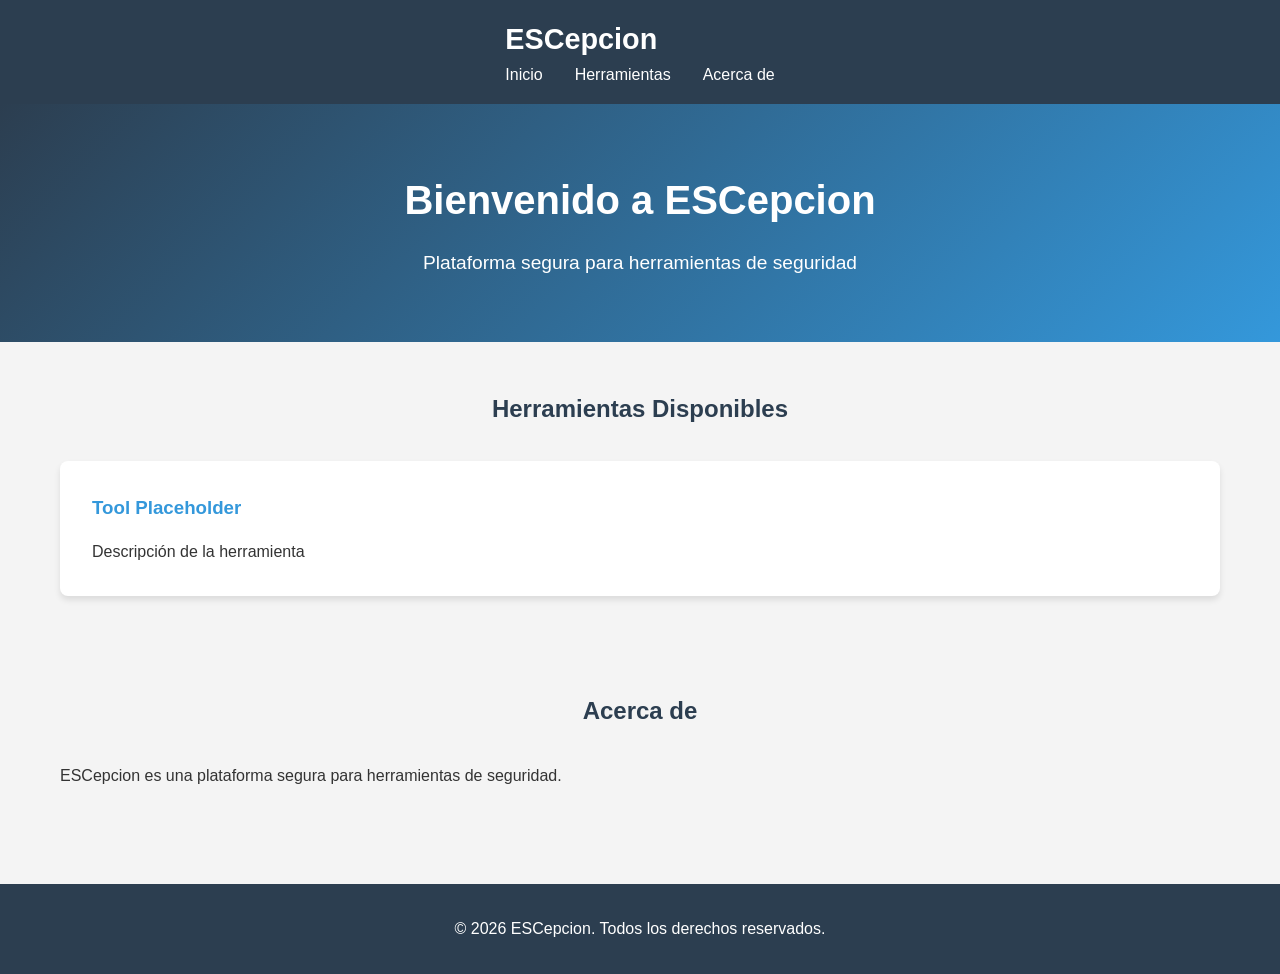
==== index.html @ 8a83cd65 "Initial commit: Secure site structure with security headers and deployment config" ====
<!DOCTYPE html>
<html lang="es">
<head>
    <meta charset="UTF-8">
    <meta name="viewport" content="width=device-width, initial-scale=1.0">
    <meta http-equiv="X-UA-Compatible" content="IE=edge">
    <meta http-equiv="Content-Security-Policy" content="default-src 'self'; script-src 'self' 'unsafe-inline'; style-src 'self' 'unsafe-inline'; img-src 'self' data: https:;">
    <title>ESCepcion - Security Tools</title>
    <link rel="stylesheet" href="styles.css">
</head>
<body>
    <header>
        <nav>
            <div class="container">
                <h1>ESCepcion</h1>
                <ul>
                    <li><a href="#home">Inicio</a></li>
                    <li><a href="#tools">Herramientas</a></li>
                    <li><a href="#about">Acerca de</a></li>
                </ul>
            </div>
        </nav>
    </header>

    <main>
        <section id="home" class="hero">
            <div class="container">
                <h2>Bienvenido a ESCepcion</h2>
                <p>Plataforma segura para herramientas de seguridad</p>
            </div>
        </section>

        <section id="tools" class="tools-section">
            <div class="container">
                <h2>Herramientas Disponibles</h2>
                <div class="tools-grid">
                    <div class="tool-card">
                        <h3>Tool Placeholder</h3>
                        <p>Descripción de la herramienta</p>
                    </div>
                </div>
            </div>
        </section>

        <section id="about" class="about-section">
            <div class="container">
                <h2>Acerca de</h2>
                <p>ESCepcion es una plataforma segura para herramientas de seguridad.</p>
            </div>
        </section>
    </main>

    <footer>
        <div class="container">
            <p>&copy; 2026 ESCepcion. Todos los derechos reservados.</p>
        </div>
    </footer>

    <script src="app.js"></script>
</body>
</html>
---- styles.css ----
* {
    margin: 0;
    padding: 0;
    box-sizing: border-box;
}

:root {
    --primary-color: #2c3e50;
    --secondary-color: #3498db;
    --accent-color: #e74c3c;
    --text-color: #333;
    --bg-color: #f4f4f4;
    --card-bg: #fff;
}

body {
    font-family: 'Segoe UI', Tahoma, Geneva, Verdana, sans-serif;
    line-height: 1.6;
    color: var(--text-color);
    background-color: var(--bg-color);
}

.container {
    max-width: 1200px;
    margin: 0 auto;
    padding: 0 20px;
}

header {
    background-color: var(--primary-color);
    color: white;
    padding: 1rem 0;
    box-shadow: 0 2px 5px rgba(0,0,0,0.1);
}

nav {
    display: flex;
    justify-content: space-between;
    align-items: center;
}

nav h1 {
    font-size: 1.8rem;
}

nav ul {
    display: flex;
    list-style: none;
    gap: 2rem;
}

nav a {
    color: white;
    text-decoration: none;
    transition: color 0.3s;
}

nav a:hover {
    color: var(--secondary-color);
}

.hero {
    background: linear-gradient(135deg, var(--primary-color), var(--secondary-color));
    color: white;
    padding: 4rem 0;
    text-align: center;
}

.hero h2 {
    font-size: 2.5rem;
    margin-bottom: 1rem;
}

.hero p {
    font-size: 1.2rem;
}

.tools-section, .about-section {
    padding: 3rem 0;
}

.tools-section h2, .about-section h2 {
    text-align: center;
    margin-bottom: 2rem;
    color: var(--primary-color);
}

.tools-grid {
    display: grid;
    grid-template-columns: repeat(auto-fit, minmax(300px, 1fr));
    gap: 2rem;
    margin-top: 2rem;
}

.tool-card {
    background: var(--card-bg);
    padding: 2rem;
    border-radius: 8px;
    box-shadow: 0 4px 6px rgba(0,0,0,0.1);
    transition: transform 0.3s, box-shadow 0.3s;
}

.tool-card:hover {
    transform: translateY(-5px);
    box-shadow: 0 6px 12px rgba(0,0,0,0.15);
}

.tool-card h3 {
    color: var(--secondary-color);
    margin-bottom: 1rem;
}

footer {
    background-color: var(--primary-color);
    color: white;
    text-align: center;
    padding: 2rem 0;
    margin-top: 3rem;
}

@media (max-width: 768px) {
    nav ul {
        gap: 1rem;
    }
    
    .hero h2 {
        font-size: 2rem;
    }
    
    .tools-grid {
        grid-template-columns: 1fr;
    }
}
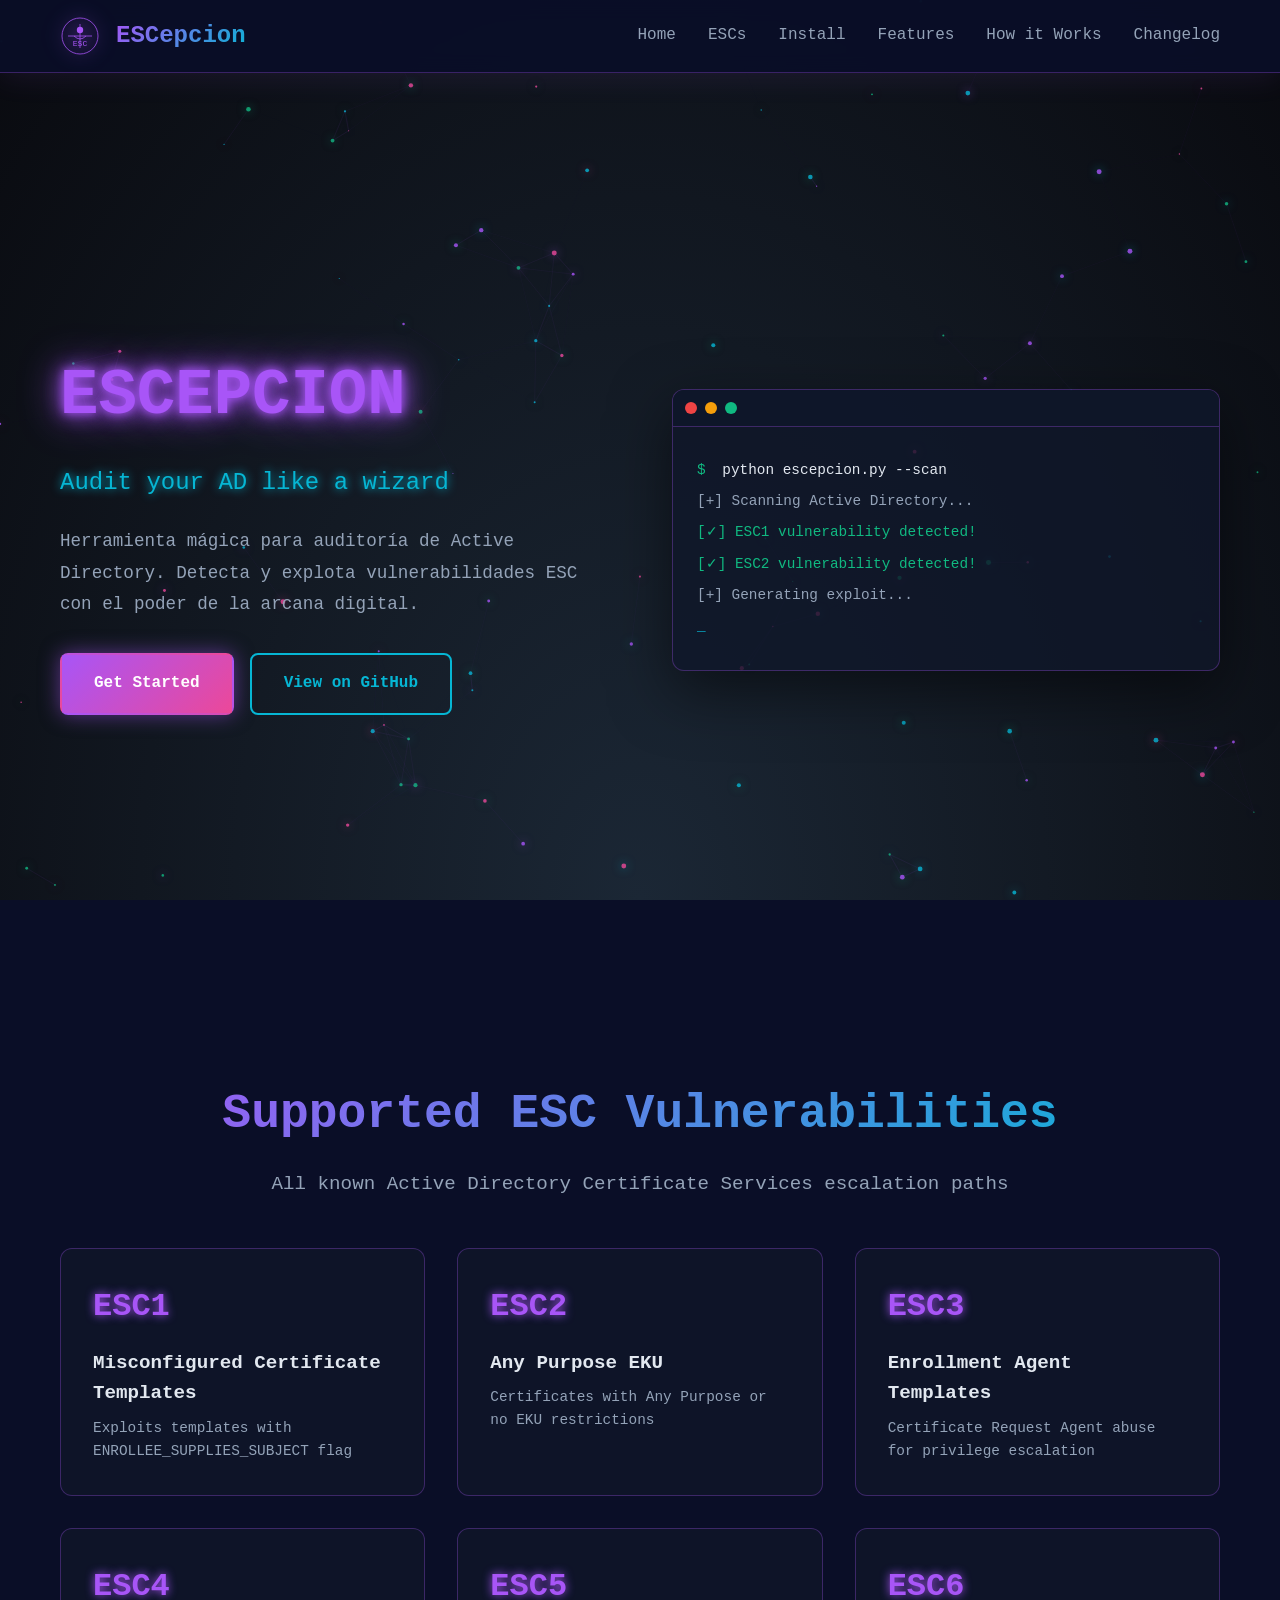
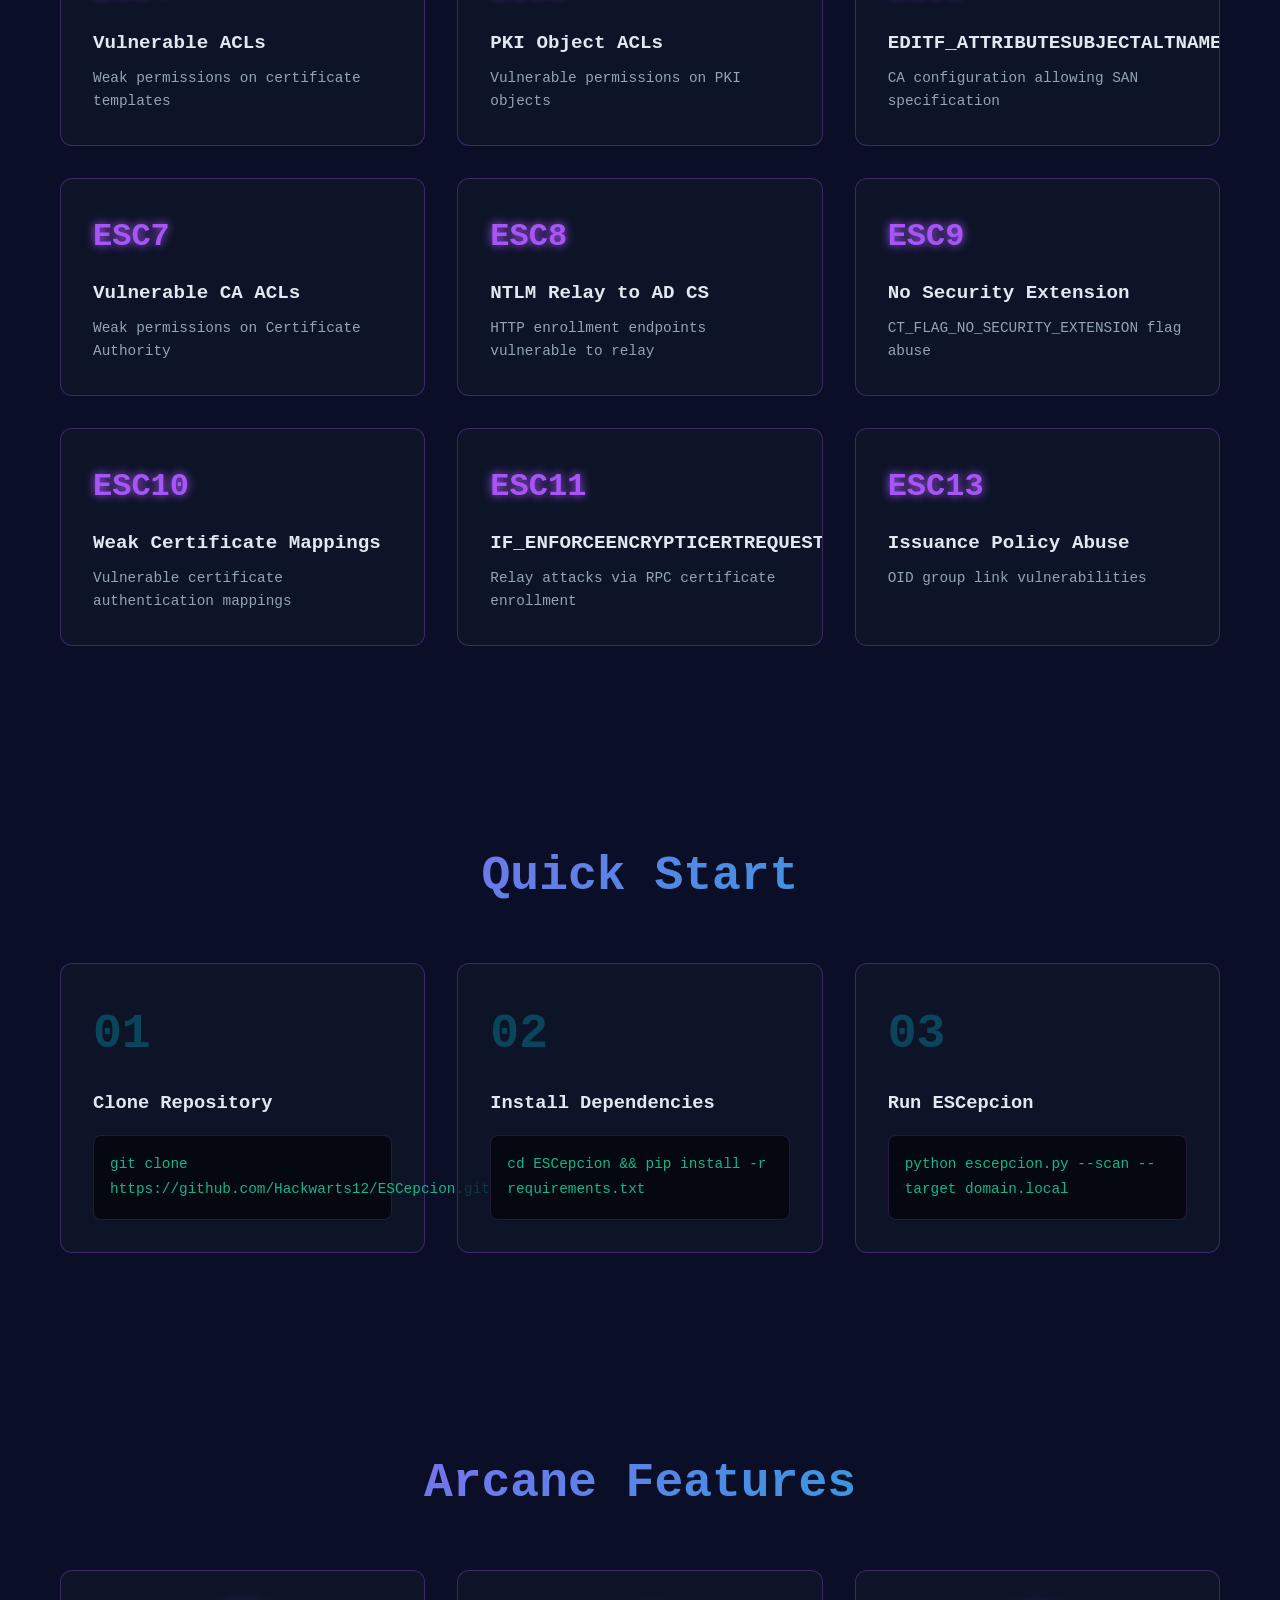
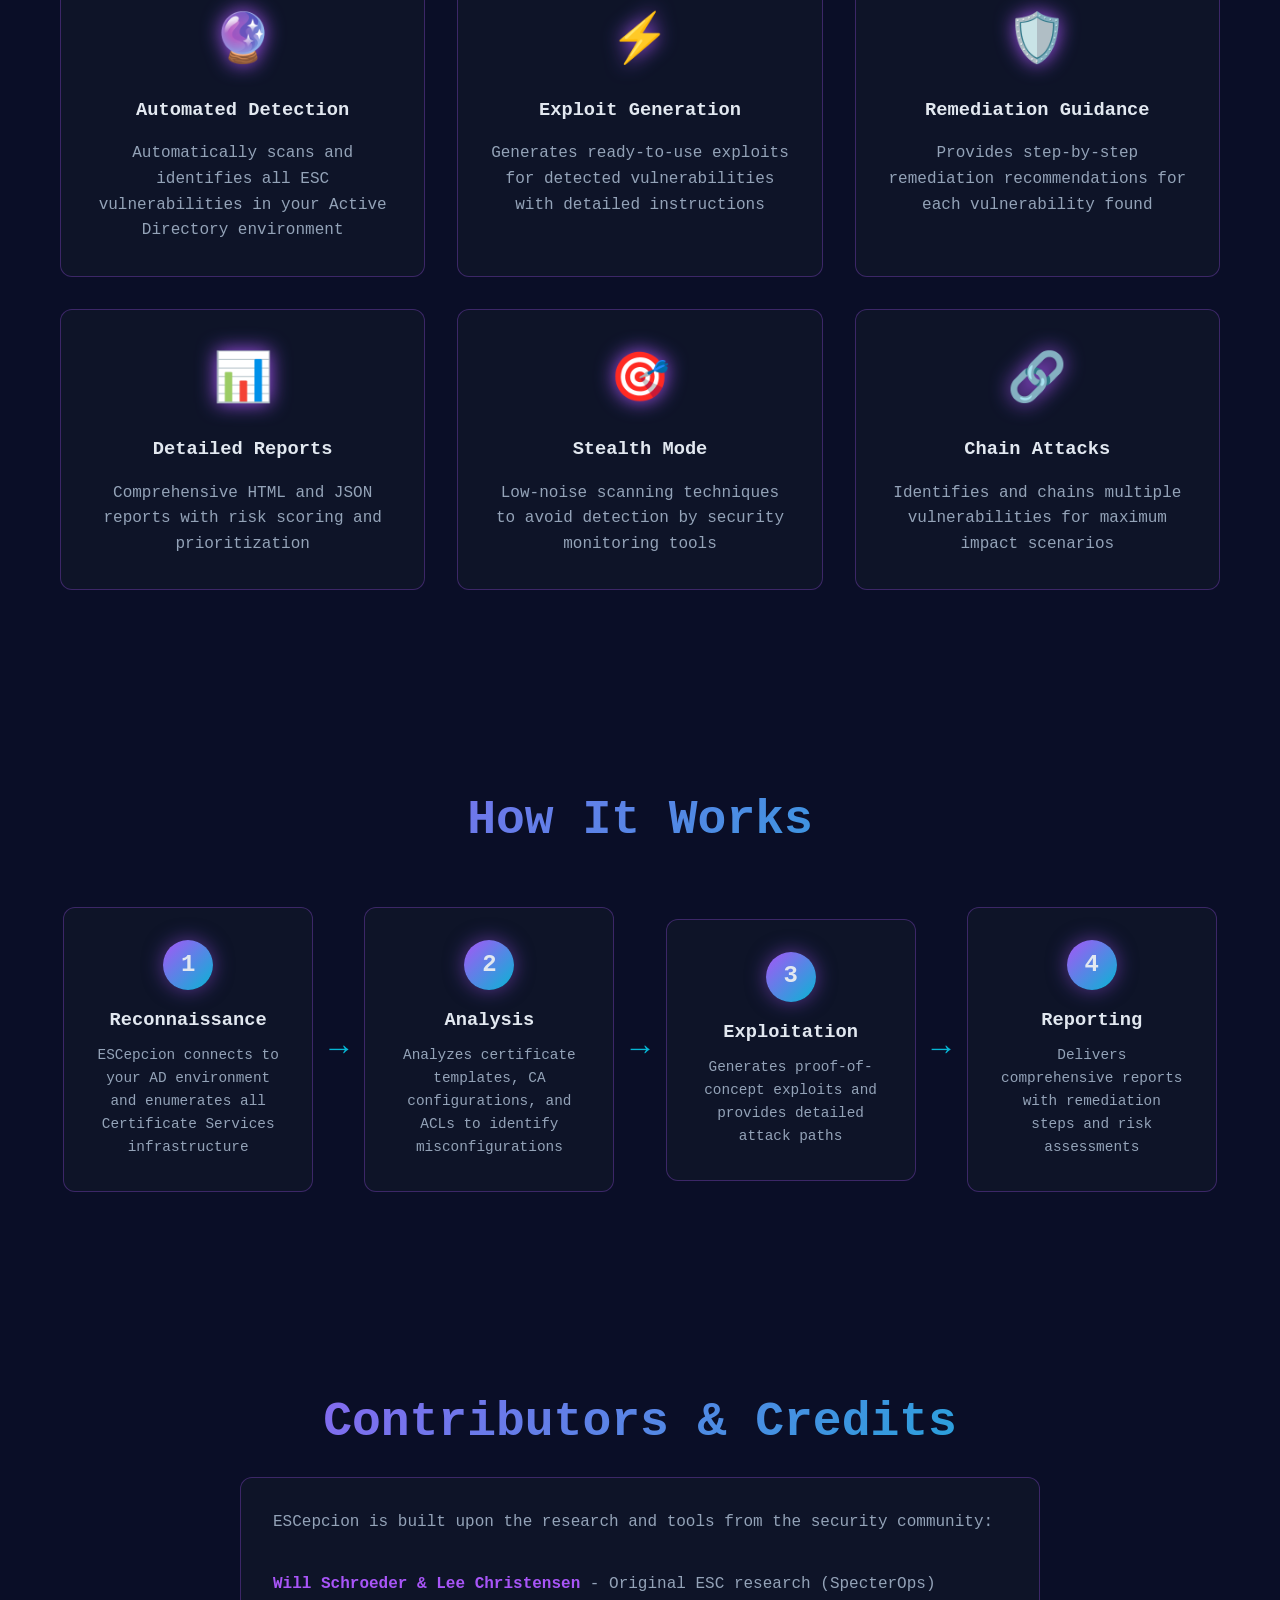
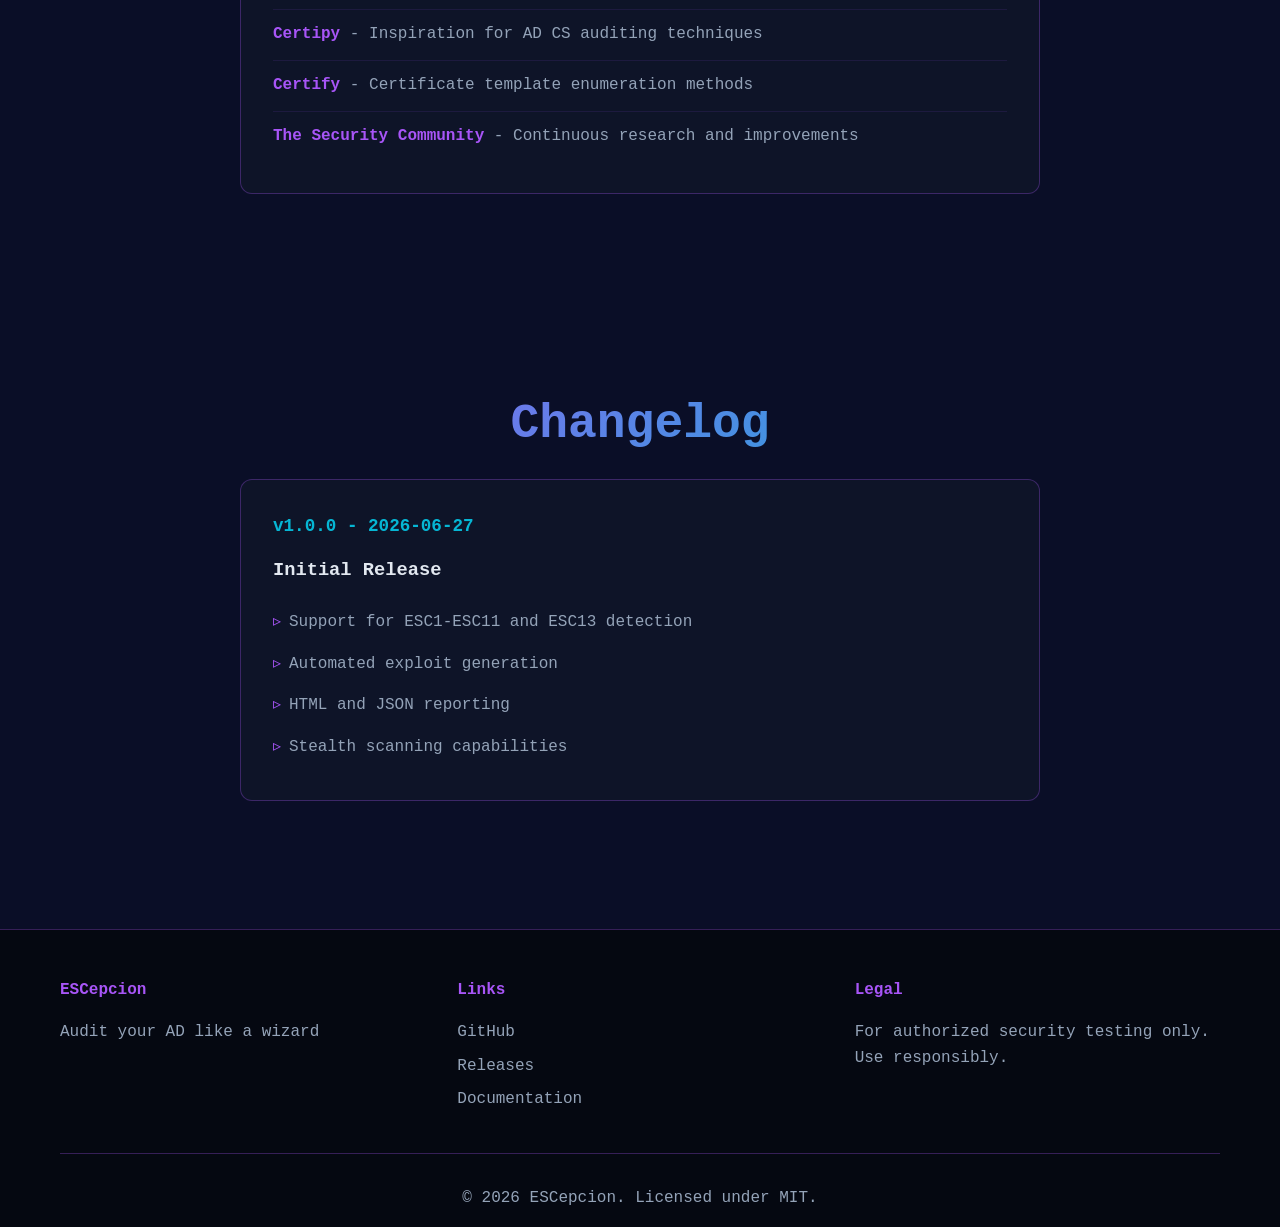
==== commit 0ca1e409: "Add professional arcane/hacker theme design with neon effects and particle animations" ====
--- a/index.html
+++ b/index.html
@@ -5,54 +5,307 @@
     <meta name="viewport" content="width=device-width, initial-scale=1.0">
     <meta http-equiv="X-UA-Compatible" content="IE=edge">
     <meta http-equiv="Content-Security-Policy" content="default-src 'self'; script-src 'self' 'unsafe-inline'; style-src 'self' 'unsafe-inline'; img-src 'self' data: https:;">
-    <title>ESCepcion - Security Tools</title>
+    <title>ESCepcion - Audit your AD like a wizard</title>
     <link rel="stylesheet" href="styles.css">
 </head>
 <body>
+    <canvas id="particles"></canvas>
+    
     <header>
-        <nav>
-            <div class="container">
-                <h1>ESCepcion</h1>
-                <ul>
-                    <li><a href="#home">Inicio</a></li>
-                    <li><a href="#tools">Herramientas</a></li>
-                    <li><a href="#about">Acerca de</a></li>
+        <nav class="navbar">
+            <div class="container">
+                <div class="logo">
+                    <svg class="logo-icon" viewBox="0 0 100 100" xmlns="http://www.w3.org/2000/svg">
+                        <circle cx="50" cy="50" r="45" fill="none" stroke="currentColor" stroke-width="2"/>
+                        <path d="M50 20 L50 80 M20 50 L80 50" stroke="currentColor" stroke-width="2"/>
+                        <circle cx="50" cy="35" r="8" fill="currentColor"/>
+                        <path d="M35 50 Q50 65 65 50" fill="none" stroke="currentColor" stroke-width="2"/>
+                        <text x="50" y="75" text-anchor="middle" font-size="20" fill="currentColor">ESC</text>
+                    </svg>
+                    <span class="logo-text">ESCepcion</span>
+                </div>
+                <ul class="nav-links">
+                    <li><a href="#hero">Home</a></li>
+                    <li><a href="#escs">ESCs</a></li>
+                    <li><a href="#install">Install</a></li>
+                    <li><a href="#features">Features</a></li>
+                    <li><a href="#how">How it Works</a></li>
+                    <li><a href="#changelog">Changelog</a></li>
                 </ul>
             </div>
         </nav>
     </header>
 
     <main>
-        <section id="home" class="hero">
-            <div class="container">
-                <h2>Bienvenido a ESCepcion</h2>
-                <p>Plataforma segura para herramientas de seguridad</p>
-            </div>
-        </section>
-
-        <section id="tools" class="tools-section">
-            <div class="container">
-                <h2>Herramientas Disponibles</h2>
-                <div class="tools-grid">
-                    <div class="tool-card">
-                        <h3>Tool Placeholder</h3>
-                        <p>Descripción de la herramienta</p>
-                    </div>
-                </div>
-            </div>
-        </section>
-
-        <section id="about" class="about-section">
-            <div class="container">
-                <h2>Acerca de</h2>
-                <p>ESCepcion es una plataforma segura para herramientas de seguridad.</p>
+        <section id="hero" class="hero">
+            <div class="container">
+                <div class="hero-content">
+                    <h1 class="glitch" data-text="ESCepcion">ESCepcion</h1>
+                    <p class="tagline">Audit your AD like a wizard</p>
+                    <p class="hero-description">
+                        Herramienta mágica para auditoría de Active Directory. Detecta y explota vulnerabilidades ESC con el poder de la arcana digital.
+                    </p>
+                    <div class="hero-buttons">
+                        <a href="#install" class="btn btn-primary">
+                            <span>Get Started</span>
+                        </a>
+                        <a href="https://github.com/Hackwarts12/ESCepcion" class="btn btn-secondary" target="_blank">
+                            <span>View on GitHub</span>
+                        </a>
+                    </div>
+                </div>
+                <div class="terminal-window">
+                    <div class="terminal-header">
+                        <span class="terminal-dot red"></span>
+                        <span class="terminal-dot yellow"></span>
+                        <span class="terminal-dot green"></span>
+                    </div>
+                    <div class="terminal-body">
+                        <p><span class="prompt">$</span> python escepcion.py --scan</p>
+                        <p class="output">[+] Scanning Active Directory...</p>
+                        <p class="output success">[✓] ESC1 vulnerability detected!</p>
+                        <p class="output success">[✓] ESC2 vulnerability detected!</p>
+                        <p class="output">[+] Generating exploit...</p>
+                        <p class="cursor">_</p>
+                    </div>
+                </div>
+            </div>
+        </section>
+
+        <section id="escs" class="escs-section">
+            <div class="container">
+                <h2 class="section-title">Supported ESC Vulnerabilities</h2>
+                <p class="section-subtitle">All known Active Directory Certificate Services escalation paths</p>
+                <div class="escs-grid">
+                    <div class="esc-card" data-esc="1">
+                        <div class="esc-number">ESC1</div>
+                        <h3>Misconfigured Certificate Templates</h3>
+                        <p>Exploits templates with ENROLLEE_SUPPLIES_SUBJECT flag</p>
+                    </div>
+                    <div class="esc-card" data-esc="2">
+                        <div class="esc-number">ESC2</div>
+                        <h3>Any Purpose EKU</h3>
+                        <p>Certificates with Any Purpose or no EKU restrictions</p>
+                    </div>
+                    <div class="esc-card" data-esc="3">
+                        <div class="esc-number">ESC3</div>
+                        <h3>Enrollment Agent Templates</h3>
+                        <p>Certificate Request Agent abuse for privilege escalation</p>
+                    </div>
+                    <div class="esc-card" data-esc="4">
+                        <div class="esc-number">ESC4</div>
+                        <h3>Vulnerable ACLs</h3>
+                        <p>Weak permissions on certificate templates</p>
+                    </div>
+                    <div class="esc-card" data-esc="5">
+                        <div class="esc-number">ESC5</div>
+                        <h3>PKI Object ACLs</h3>
+                        <p>Vulnerable permissions on PKI objects</p>
+                    </div>
+                    <div class="esc-card" data-esc="6">
+                        <div class="esc-number">ESC6</div>
+                        <h3>EDITF_ATTRIBUTESUBJECTALTNAME2</h3>
+                        <p>CA configuration allowing SAN specification</p>
+                    </div>
+                    <div class="esc-card" data-esc="7">
+                        <div class="esc-number">ESC7</div>
+                        <h3>Vulnerable CA ACLs</h3>
+                        <p>Weak permissions on Certificate Authority</p>
+                    </div>
+                    <div class="esc-card" data-esc="8">
+                        <div class="esc-number">ESC8</div>
+                        <h3>NTLM Relay to AD CS</h3>
+                        <p>HTTP enrollment endpoints vulnerable to relay</p>
+                    </div>
+                    <div class="esc-card" data-esc="9">
+                        <div class="esc-number">ESC9</div>
+                        <h3>No Security Extension</h3>
+                        <p>CT_FLAG_NO_SECURITY_EXTENSION flag abuse</p>
+                    </div>
+                    <div class="esc-card" data-esc="10">
+                        <div class="esc-number">ESC10</div>
+                        <h3>Weak Certificate Mappings</h3>
+                        <p>Vulnerable certificate authentication mappings</p>
+                    </div>
+                    <div class="esc-card" data-esc="11">
+                        <div class="esc-number">ESC11</div>
+                        <h3>IF_ENFORCEENCRYPTICERTREQUEST</h3>
+                        <p>Relay attacks via RPC certificate enrollment</p>
+                    </div>
+                    <div class="esc-card" data-esc="13">
+                        <div class="esc-number">ESC13</div>
+                        <h3>Issuance Policy Abuse</h3>
+                        <p>OID group link vulnerabilities</p>
+                    </div>
+                </div>
+            </div>
+        </section>
+
+        <section id="install" class="install-section">
+            <div class="container">
+                <h2 class="section-title">Quick Start</h2>
+                <div class="install-grid">
+                    <div class="install-card">
+                        <div class="step-number">01</div>
+                        <h3>Clone Repository</h3>
+                        <div class="code-block">
+                            <code>git clone https://github.com/Hackwarts12/ESCepcion.git</code>
+                        </div>
+                    </div>
+                    <div class="install-card">
+                        <div class="step-number">02</div>
+                        <h3>Install Dependencies</h3>
+                        <div class="code-block">
+                            <code>cd ESCepcion && pip install -r requirements.txt</code>
+                        </div>
+                    </div>
+                    <div class="install-card">
+                        <div class="step-number">03</div>
+                        <h3>Run ESCepcion</h3>
+                        <div class="code-block">
+                            <code>python escepcion.py --scan --target domain.local</code>
+                        </div>
+                    </div>
+                </div>
+            </div>
+        </section>
+
+        <section id="features" class="features-section">
+            <div class="container">
+                <h2 class="section-title">Arcane Features</h2>
+                <div class="features-grid">
+                    <div class="feature-card">
+                        <div class="feature-icon">🔮</div>
+                        <h3>Automated Detection</h3>
+                        <p>Automatically scans and identifies all ESC vulnerabilities in your Active Directory environment</p>
+                    </div>
+                    <div class="feature-card">
+                        <div class="feature-icon">⚡</div>
+                        <h3>Exploit Generation</h3>
+                        <p>Generates ready-to-use exploits for detected vulnerabilities with detailed instructions</p>
+                    </div>
+                    <div class="feature-card">
+                        <div class="feature-icon">🛡️</div>
+                        <h3>Remediation Guidance</h3>
+                        <p>Provides step-by-step remediation recommendations for each vulnerability found</p>
+                    </div>
+                    <div class="feature-card">
+                        <div class="feature-icon">📊</div>
+                        <h3>Detailed Reports</h3>
+                        <p>Comprehensive HTML and JSON reports with risk scoring and prioritization</p>
+                    </div>
+                    <div class="feature-card">
+                        <div class="feature-icon">🎯</div>
+                        <h3>Stealth Mode</h3>
+                        <p>Low-noise scanning techniques to avoid detection by security monitoring tools</p>
+                    </div>
+                    <div class="feature-card">
+                        <div class="feature-icon">🔗</div>
+                        <h3>Chain Attacks</h3>
+                        <p>Identifies and chains multiple vulnerabilities for maximum impact scenarios</p>
+                    </div>
+                </div>
+            </div>
+        </section>
+
+        <section id="how" class="how-section">
+            <div class="container">
+                <h2 class="section-title">How It Works</h2>
+                <div class="workflow">
+                    <div class="workflow-step">
+                        <div class="workflow-number">1</div>
+                        <div class="workflow-content">
+                            <h3>Reconnaissance</h3>
+                            <p>ESCepcion connects to your AD environment and enumerates all Certificate Services infrastructure</p>
+                        </div>
+                    </div>
+                    <div class="workflow-arrow">→</div>
+                    <div class="workflow-step">
+                        <div class="workflow-number">2</div>
+                        <div class="workflow-content">
+                            <h3>Analysis</h3>
+                            <p>Analyzes certificate templates, CA configurations, and ACLs to identify misconfigurations</p>
+                        </div>
+                    </div>
+                    <div class="workflow-arrow">→</div>
+                    <div class="workflow-step">
+                        <div class="workflow-number">3</div>
+                        <div class="workflow-content">
+                            <h3>Exploitation</h3>
+                            <p>Generates proof-of-concept exploits and provides detailed attack paths</p>
+                        </div>
+                    </div>
+                    <div class="workflow-arrow">→</div>
+                    <div class="workflow-step">
+                        <div class="workflow-number">4</div>
+                        <div class="workflow-content">
+                            <h3>Reporting</h3>
+                            <p>Delivers comprehensive reports with remediation steps and risk assessments</p>
+                        </div>
+                    </div>
+                </div>
+            </div>
+        </section>
+
+        <section id="contributors" class="contributors-section">
+            <div class="container">
+                <h2 class="section-title">Contributors & Credits</h2>
+                <div class="credits-content">
+                    <p>ESCepcion is built upon the research and tools from the security community:</p>
+                    <ul class="credits-list">
+                        <li><strong>Will Schroeder & Lee Christensen</strong> - Original ESC research (SpecterOps)</li>
+                        <li><strong>Certipy</strong> - Inspiration for AD CS auditing techniques</li>
+                        <li><strong>Certify</strong> - Certificate template enumeration methods</li>
+                        <li><strong>The Security Community</strong> - Continuous research and improvements</li>
+                    </ul>
+                </div>
+            </div>
+        </section>
+
+        <section id="changelog" class="changelog-section">
+            <div class="container">
+                <h2 class="section-title">Changelog</h2>
+                <div class="changelog-timeline">
+                    <div class="changelog-item">
+                        <div class="changelog-date">v1.0.0 - 2026-06-27</div>
+                        <div class="changelog-content">
+                            <h3>Initial Release</h3>
+                            <ul>
+                                <li>Support for ESC1-ESC11 and ESC13 detection</li>
+                                <li>Automated exploit generation</li>
+                                <li>HTML and JSON reporting</li>
+                                <li>Stealth scanning capabilities</li>
+                            </ul>
+                        </div>
+                    </div>
+                </div>
             </div>
         </section>
     </main>
 
     <footer>
         <div class="container">
-            <p>&copy; 2026 ESCepcion. Todos los derechos reservados.</p>
+            <div class="footer-content">
+                <div class="footer-section">
+                    <h4>ESCepcion</h4>
+                    <p>Audit your AD like a wizard</p>
+                </div>
+                <div class="footer-section">
+                    <h4>Links</h4>
+                    <ul>
+                        <li><a href="https://github.com/Hackwarts12/ESCepcion" target="_blank">GitHub</a></li>
+                        <li><a href="#changelog">Releases</a></li>
+                        <li><a href="#install">Documentation</a></li>
+                    </ul>
+                </div>
+                <div class="footer-section">
+                    <h4>Legal</h4>
+                    <p>For authorized security testing only. Use responsibly.</p>
+                </div>
+            </div>
+            <div class="footer-bottom">
+                <p>&copy; 2026 ESCepcion. Licensed under MIT.</p>
+            </div>
         </div>
     </footer>
 
--- a/styles.css
+++ b/styles.css
@@ -5,19 +5,39 @@
 }
 
 :root {
-    --primary-color: #2c3e50;
-    --secondary-color: #3498db;
-    --accent-color: #e74c3c;
-    --text-color: #333;
-    --bg-color: #f4f4f4;
-    --card-bg: #fff;
+    --bg-dark: #0a0e27;
+    --bg-darker: #050811;
+    --neon-purple: #a855f7;
+    --neon-cyan: #06b6d4;
+    --neon-pink: #ec4899;
+    --neon-green: #10b981;
+    --text-primary: #e2e8f0;
+    --text-secondary: #94a3b8;
+    --card-bg: rgba(15, 23, 42, 0.8);
+    --card-border: rgba(168, 85, 247, 0.3);
+}
+
+html {
+    scroll-behavior: smooth;
 }
 
 body {
-    font-family: 'Segoe UI', Tahoma, Geneva, Verdana, sans-serif;
+    font-family: 'Courier New', monospace;
     line-height: 1.6;
-    color: var(--text-color);
-    background-color: var(--bg-color);
+    color: var(--text-primary);
+    background: var(--bg-dark);
+    overflow-x: hidden;
+    position: relative;
+}
+
+#particles {
+    position: fixed;
+    top: 0;
+    left: 0;
+    width: 100%;
+    height: 100%;
+    z-index: -1;
+    background: radial-gradient(ellipse at bottom, #1b2735 0%, #090a0f 100%);
 }
 
 .container {
@@ -27,107 +47,627 @@
 }
 
 header {
-    background-color: var(--primary-color);
-    color: white;
+    position: fixed;
+    top: 0;
+    width: 100%;
+    background: rgba(10, 14, 39, 0.95);
+    backdrop-filter: blur(10px);
+    border-bottom: 1px solid var(--card-border);
+    z-index: 1000;
+    box-shadow: 0 4px 30px rgba(168, 85, 247, 0.1);
+}
+
+.navbar {
     padding: 1rem 0;
-    box-shadow: 0 2px 5px rgba(0,0,0,0.1);
-}
-
-nav {
+}
+
+.navbar .container {
     display: flex;
     justify-content: space-between;
     align-items: center;
 }
 
-nav h1 {
-    font-size: 1.8rem;
-}
-
-nav ul {
+.logo {
+    display: flex;
+    align-items: center;
+    gap: 1rem;
+}
+
+.logo-icon {
+    width: 40px;
+    height: 40px;
+    color: var(--neon-purple);
+    filter: drop-shadow(0 0 10px var(--neon-purple));
+    transition: all 0.3s ease;
+}
+
+.logo:hover .logo-icon {
+    filter: drop-shadow(0 0 20px var(--neon-purple));
+    transform: rotate(360deg);
+}
+
+.logo-text {
+    font-size: 1.5rem;
+    font-weight: bold;
+    background: linear-gradient(135deg, var(--neon-purple), var(--neon-cyan));
+    -webkit-background-clip: text;
+    -webkit-text-fill-color: transparent;
+    background-clip: text;
+}
+
+.nav-links {
     display: flex;
     list-style: none;
     gap: 2rem;
 }
 
-nav a {
+.nav-links a {
+    color: var(--text-secondary);
+    text-decoration: none;
+    transition: all 0.3s ease;
+    position: relative;
+    padding: 0.5rem 0;
+}
+
+.nav-links a::after {
+    content: '';
+    position: absolute;
+    bottom: 0;
+    left: 0;
+    width: 0;
+    height: 2px;
+    background: linear-gradient(90deg, var(--neon-purple), var(--neon-cyan));
+    transition: width 0.3s ease;
+}
+
+.nav-links a:hover {
+    color: var(--neon-cyan);
+}
+
+.nav-links a:hover::after {
+    width: 100%;
+}
+
+main {
+    margin-top: 80px;
+}
+
+.hero {
+    min-height: 100vh;
+    display: flex;
+    align-items: center;
+    padding: 4rem 0;
+    position: relative;
+    overflow: hidden;
+}
+
+.hero .container {
+    display: grid;
+    grid-template-columns: 1fr 1fr;
+    gap: 4rem;
+    align-items: center;
+}
+
+.hero-content {
+    z-index: 1;
+}
+
+.glitch {
+    font-size: 4rem;
+    font-weight: bold;
+    text-transform: uppercase;
+    position: relative;
+    color: var(--neon-purple);
+    text-shadow: 
+        0 0 10px var(--neon-purple),
+        0 0 20px var(--neon-purple),
+        0 0 40px var(--neon-purple);
+    animation: glitch 3s infinite;
+    margin-bottom: 1rem;
+}
+
+@keyframes glitch {
+    0%, 100% {
+        text-shadow: 
+            0 0 10px var(--neon-purple),
+            0 0 20px var(--neon-purple),
+            0 0 40px var(--neon-purple);
+    }
+    25% {
+        text-shadow: 
+            -2px 0 var(--neon-cyan),
+            2px 2px var(--neon-pink);
+    }
+    50% {
+        text-shadow: 
+            2px -2px var(--neon-pink),
+            -2px 2px var(--neon-cyan);
+    }
+    75% {
+        text-shadow: 
+            -2px -2px var(--neon-cyan),
+            2px 2px var(--neon-pink);
+    }
+}
+
+.tagline {
+    font-size: 1.5rem;
+    color: var(--neon-cyan);
+    margin-bottom: 1.5rem;
+    text-shadow: 0 0 10px var(--neon-cyan);
+}
+
+.hero-description {
+    font-size: 1.1rem;
+    color: var(--text-secondary);
+    margin-bottom: 2rem;
+    line-height: 1.8;
+}
+
+.hero-buttons {
+    display: flex;
+    gap: 1rem;
+}
+
+.btn {
+    padding: 1rem 2rem;
+    border-radius: 8px;
+    text-decoration: none;
+    font-weight: bold;
+    transition: all 0.3s ease;
+    position: relative;
+    overflow: hidden;
+    display: inline-block;
+}
+
+.btn-primary {
+    background: linear-gradient(135deg, var(--neon-purple), var(--neon-pink));
     color: white;
-    text-decoration: none;
-    transition: color 0.3s;
-}
-
-nav a:hover {
-    color: var(--secondary-color);
-}
-
-.hero {
-    background: linear-gradient(135deg, var(--primary-color), var(--secondary-color));
-    color: white;
-    padding: 4rem 0;
+    border: 2px solid transparent;
+    box-shadow: 0 0 20px rgba(168, 85, 247, 0.5);
+}
+
+.btn-primary:hover {
+    box-shadow: 0 0 40px rgba(168, 85, 247, 0.8);
+    transform: translateY(-2px);
+}
+
+.btn-secondary {
+    background: transparent;
+    color: var(--neon-cyan);
+    border: 2px solid var(--neon-cyan);
+}
+
+.btn-secondary:hover {
+    background: var(--neon-cyan);
+    color: var(--bg-dark);
+    box-shadow: 0 0 20px var(--neon-cyan);
+}
+
+.terminal-window {
+    background: var(--card-bg);
+    border: 1px solid var(--card-border);
+    border-radius: 12px;
+    overflow: hidden;
+    box-shadow: 0 20px 60px rgba(0, 0, 0, 0.5);
+}
+
+.terminal-header {
+    background: rgba(15, 23, 42, 0.9);
+    padding: 0.75rem;
+    display: flex;
+    gap: 0.5rem;
+    border-bottom: 1px solid var(--card-border);
+}
+
+.terminal-dot {
+    width: 12px;
+    height: 12px;
+    border-radius: 50%;
+}
+
+.terminal-dot.red { background: #ef4444; }
+.terminal-dot.yellow { background: #f59e0b; }
+.terminal-dot.green { background: #10b981; }
+
+.terminal-body {
+    padding: 1.5rem;
+    font-family: 'Courier New', monospace;
+    font-size: 0.9rem;
+}
+
+.terminal-body p {
+    margin: 0.5rem 0;
+}
+
+.prompt {
+    color: var(--neon-green);
+    margin-right: 0.5rem;
+}
+
+.output {
+    color: var(--text-secondary);
+}
+
+.output.success {
+    color: var(--neon-green);
+}
+
+.cursor {
+    color: var(--neon-cyan);
+    animation: blink 1s infinite;
+}
+
+@keyframes blink {
+    0%, 50% { opacity: 1; }
+    51%, 100% { opacity: 0; }
+}
+
+section {
+    padding: 6rem 0;
+    position: relative;
+}
+
+.section-title {
+    font-size: 3rem;
     text-align: center;
-}
-
-.hero h2 {
-    font-size: 2.5rem;
-    margin-bottom: 1rem;
-}
-
-.hero p {
+    margin-bottom: 1rem;
+    background: linear-gradient(135deg, var(--neon-purple), var(--neon-cyan));
+    -webkit-background-clip: text;
+    -webkit-text-fill-color: transparent;
+    background-clip: text;
+}
+
+.section-subtitle {
+    text-align: center;
+    color: var(--text-secondary);
     font-size: 1.2rem;
-}
-
-.tools-section, .about-section {
-    padding: 3rem 0;
-}
-
-.tools-section h2, .about-section h2 {
-    text-align: center;
-    margin-bottom: 2rem;
-    color: var(--primary-color);
-}
-
-.tools-grid {
+    margin-bottom: 3rem;
+}
+
+.escs-grid {
+    display: grid;
+    grid-template-columns: repeat(auto-fit, minmax(280px, 1fr));
+    gap: 2rem;
+    margin-top: 3rem;
+}
+
+.esc-card {
+    background: var(--card-bg);
+    border: 1px solid var(--card-border);
+    border-radius: 12px;
+    padding: 2rem;
+    transition: all 0.3s ease;
+    position: relative;
+    overflow: hidden;
+}
+
+.esc-card::before {
+    content: '';
+    position: absolute;
+    top: 0;
+    left: 0;
+    width: 100%;
+    height: 100%;
+    background: linear-gradient(135deg, var(--neon-purple), var(--neon-cyan));
+    opacity: 0;
+    transition: opacity 0.3s ease;
+}
+
+.esc-card:hover {
+    transform: translateY(-5px);
+    box-shadow: 0 10px 40px rgba(168, 85, 247, 0.3);
+    border-color: var(--neon-purple);
+}
+
+.esc-card:hover::before {
+    opacity: 0.1;
+}
+
+.esc-number {
+    font-size: 2rem;
+    font-weight: bold;
+    color: var(--neon-purple);
+    margin-bottom: 1rem;
+    text-shadow: 0 0 10px var(--neon-purple);
+}
+
+.esc-card h3 {
+    color: var(--text-primary);
+    margin-bottom: 0.5rem;
+    font-size: 1.2rem;
+}
+
+.esc-card p {
+    color: var(--text-secondary);
+    font-size: 0.9rem;
+}
+
+.install-grid {
     display: grid;
     grid-template-columns: repeat(auto-fit, minmax(300px, 1fr));
     gap: 2rem;
-    margin-top: 2rem;
-}
-
-.tool-card {
+    margin-top: 3rem;
+}
+
+.install-card {
     background: var(--card-bg);
+    border: 1px solid var(--card-border);
+    border-radius: 12px;
     padding: 2rem;
+    transition: all 0.3s ease;
+}
+
+.install-card:hover {
+    border-color: var(--neon-cyan);
+    box-shadow: 0 10px 40px rgba(6, 182, 212, 0.2);
+}
+
+.step-number {
+    font-size: 3rem;
+    font-weight: bold;
+    color: var(--neon-cyan);
+    opacity: 0.3;
+    margin-bottom: 1rem;
+}
+
+.install-card h3 {
+    color: var(--text-primary);
+    margin-bottom: 1rem;
+}
+
+.code-block {
+    background: var(--bg-darker);
+    border: 1px solid rgba(168, 85, 247, 0.2);
     border-radius: 8px;
-    box-shadow: 0 4px 6px rgba(0,0,0,0.1);
-    transition: transform 0.3s, box-shadow 0.3s;
-}
-
-.tool-card:hover {
+    padding: 1rem;
+    margin-top: 1rem;
+}
+
+.code-block code {
+    color: var(--neon-green);
+    font-family: 'Courier New', monospace;
+    font-size: 0.9rem;
+}
+
+.features-grid {
+    display: grid;
+    grid-template-columns: repeat(auto-fit, minmax(300px, 1fr));
+    gap: 2rem;
+    margin-top: 3rem;
+}
+
+.feature-card {
+    background: var(--card-bg);
+    border: 1px solid var(--card-border);
+    border-radius: 12px;
+    padding: 2rem;
+    text-align: center;
+    transition: all 0.3s ease;
+}
+
+.feature-card:hover {
     transform: translateY(-5px);
-    box-shadow: 0 6px 12px rgba(0,0,0,0.15);
-}
-
-.tool-card h3 {
-    color: var(--secondary-color);
-    margin-bottom: 1rem;
+    border-color: var(--neon-pink);
+    box-shadow: 0 10px 40px rgba(236, 72, 153, 0.2);
+}
+
+.feature-icon {
+    font-size: 3rem;
+    margin-bottom: 1rem;
+    filter: drop-shadow(0 0 10px var(--neon-purple));
+}
+
+.feature-card h3 {
+    color: var(--text-primary);
+    margin-bottom: 1rem;
+}
+
+.feature-card p {
+    color: var(--text-secondary);
+}
+
+.workflow {
+    display: flex;
+    align-items: center;
+    justify-content: center;
+    gap: 1rem;
+    margin-top: 3rem;
+    flex-wrap: wrap;
+}
+
+.workflow-step {
+    background: var(--card-bg);
+    border: 1px solid var(--card-border);
+    border-radius: 12px;
+    padding: 2rem;
+    flex: 1;
+    min-width: 200px;
+    max-width: 250px;
+    transition: all 0.3s ease;
+}
+
+.workflow-step:hover {
+    border-color: var(--neon-purple);
+    transform: scale(1.05);
+}
+
+.workflow-number {
+    width: 50px;
+    height: 50px;
+    background: linear-gradient(135deg, var(--neon-purple), var(--neon-cyan));
+    border-radius: 50%;
+    display: flex;
+    align-items: center;
+    justify-content: center;
+    font-size: 1.5rem;
+    font-weight: bold;
+    margin: 0 auto 1rem;
+    box-shadow: 0 0 20px rgba(168, 85, 247, 0.5);
+}
+
+.workflow-content h3 {
+    color: var(--text-primary);
+    margin-bottom: 0.5rem;
+    text-align: center;
+}
+
+.workflow-content p {
+    color: var(--text-secondary);
+    font-size: 0.9rem;
+    text-align: center;
+}
+
+.workflow-arrow {
+    font-size: 2rem;
+    color: var(--neon-cyan);
+}
+
+.credits-content {
+    max-width: 800px;
+    margin: 0 auto;
+    background: var(--card-bg);
+    border: 1px solid var(--card-border);
+    border-radius: 12px;
+    padding: 2rem;
+}
+
+.credits-content p {
+    color: var(--text-secondary);
+    margin-bottom: 1.5rem;
+}
+
+.credits-list {
+    list-style: none;
+}
+
+.credits-list li {
+    color: var(--text-secondary);
+    padding: 0.75rem 0;
+    border-bottom: 1px solid rgba(168, 85, 247, 0.1);
+}
+
+.credits-list li:last-child {
+    border-bottom: none;
+}
+
+.credits-list strong {
+    color: var(--neon-purple);
+}
+
+.changelog-timeline {
+    max-width: 800px;
+    margin: 0 auto;
+}
+
+.changelog-item {
+    background: var(--card-bg);
+    border: 1px solid var(--card-border);
+    border-radius: 12px;
+    padding: 2rem;
+    margin-bottom: 2rem;
+    position: relative;
+}
+
+.changelog-date {
+    color: var(--neon-cyan);
+    font-weight: bold;
+    margin-bottom: 1rem;
+    font-size: 1.1rem;
+}
+
+.changelog-content h3 {
+    color: var(--text-primary);
+    margin-bottom: 1rem;
+}
+
+.changelog-content ul {
+    list-style: none;
+    padding-left: 1rem;
+}
+
+.changelog-content li {
+    color: var(--text-secondary);
+    padding: 0.5rem 0;
+    position: relative;
+}
+
+.changelog-content li::before {
+    content: '▹';
+    color: var(--neon-purple);
+    position: absolute;
+    left: -1rem;
 }
 
 footer {
-    background-color: var(--primary-color);
-    color: white;
+    background: var(--bg-darker);
+    border-top: 1px solid var(--card-border);
+    padding: 3rem 0 1rem;
+}
+
+.footer-content {
+    display: grid;
+    grid-template-columns: repeat(auto-fit, minmax(250px, 1fr));
+    gap: 2rem;
+    margin-bottom: 2rem;
+}
+
+.footer-section h4 {
+    color: var(--neon-purple);
+    margin-bottom: 1rem;
+}
+
+.footer-section p {
+    color: var(--text-secondary);
+}
+
+.footer-section ul {
+    list-style: none;
+}
+
+.footer-section ul li {
+    margin: 0.5rem 0;
+}
+
+.footer-section a {
+    color: var(--text-secondary);
+    text-decoration: none;
+    transition: color 0.3s ease;
+}
+
+.footer-section a:hover {
+    color: var(--neon-cyan);
+}
+
+.footer-bottom {
     text-align: center;
-    padding: 2rem 0;
-    margin-top: 3rem;
+    padding-top: 2rem;
+    border-top: 1px solid var(--card-border);
+    color: var(--text-secondary);
 }
 
 @media (max-width: 768px) {
-    nav ul {
-        gap: 1rem;
+    .nav-links {
+        display: none;
     }
     
-    .hero h2 {
+    .hero .container {
+        grid-template-columns: 1fr;
+    }
+    
+    .glitch {
+        font-size: 2.5rem;
+    }
+    
+    .section-title {
         font-size: 2rem;
     }
     
-    .tools-grid {
-        grid-template-columns: 1fr;
-    }
-}
+    .workflow {
+        flex-direction: column;
+    }
+    
+    .workflow-arrow {
+        transform: rotate(90deg);
+    }
+}
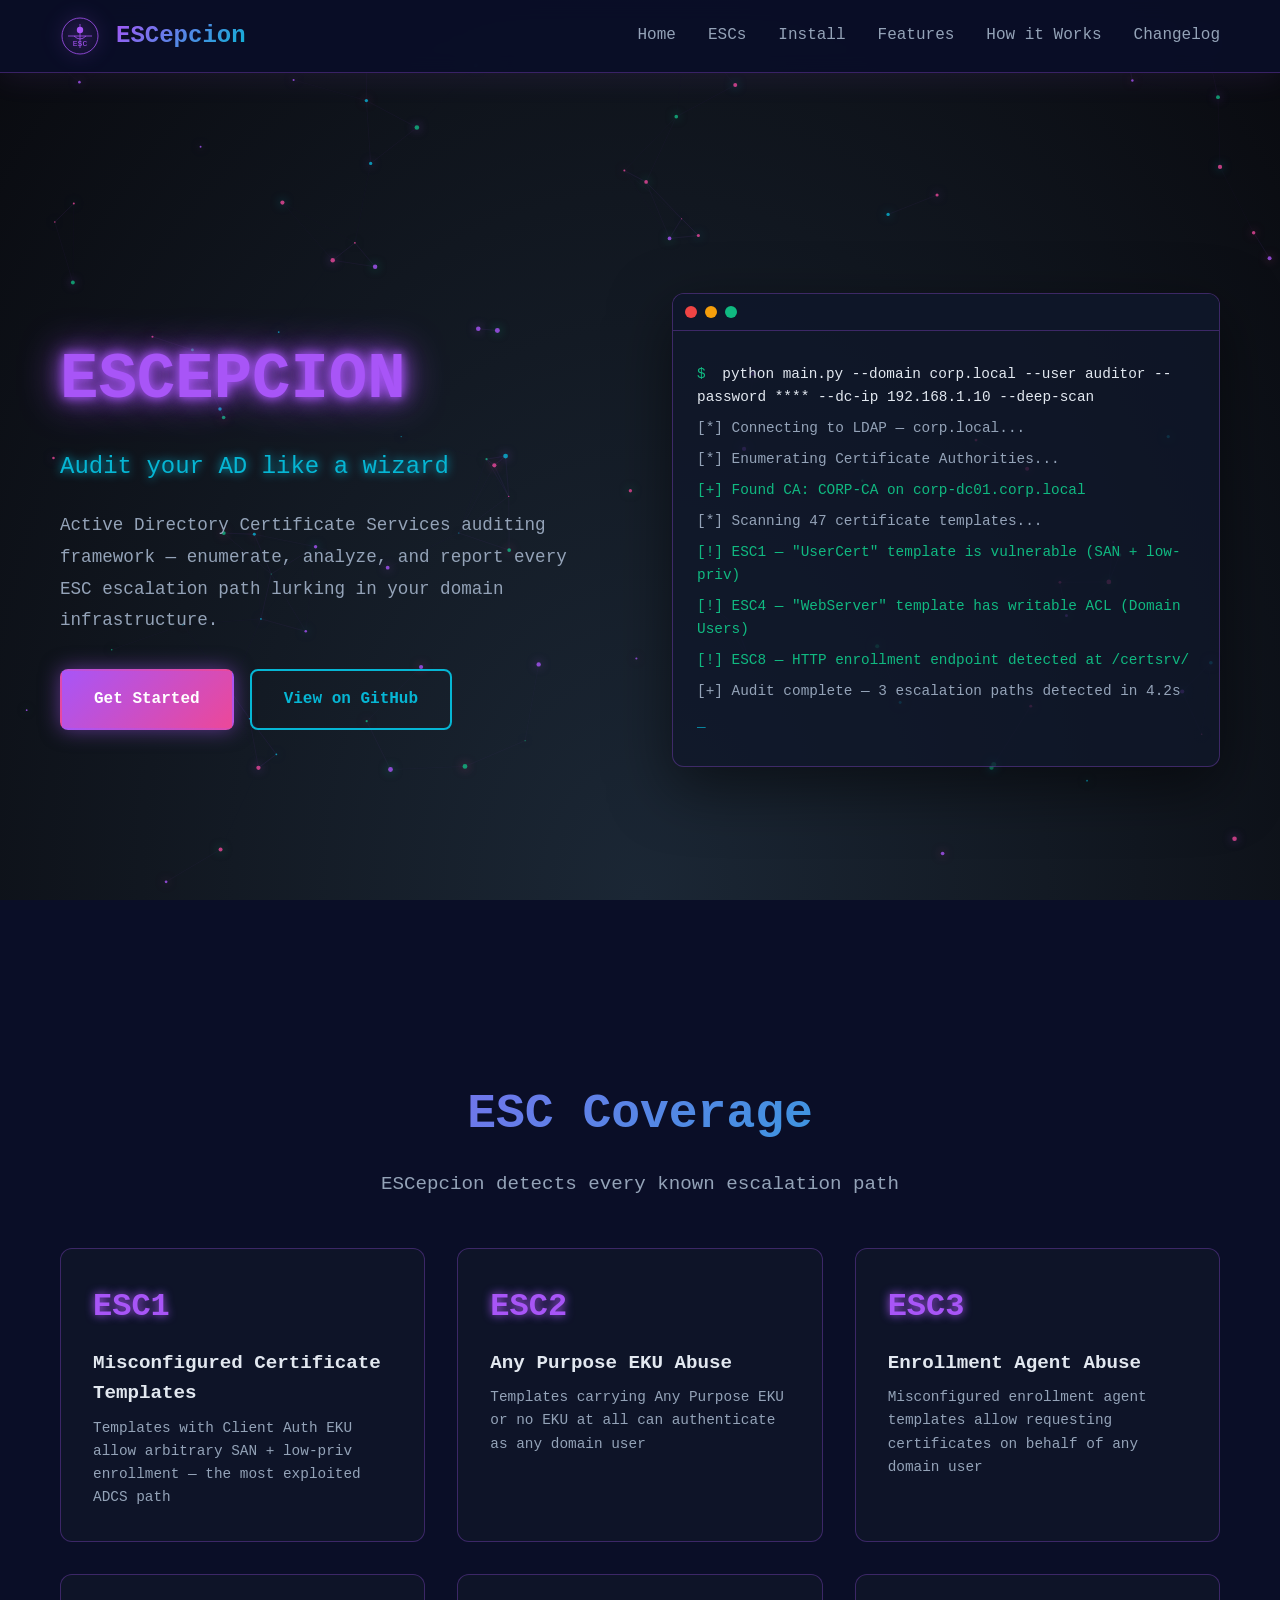
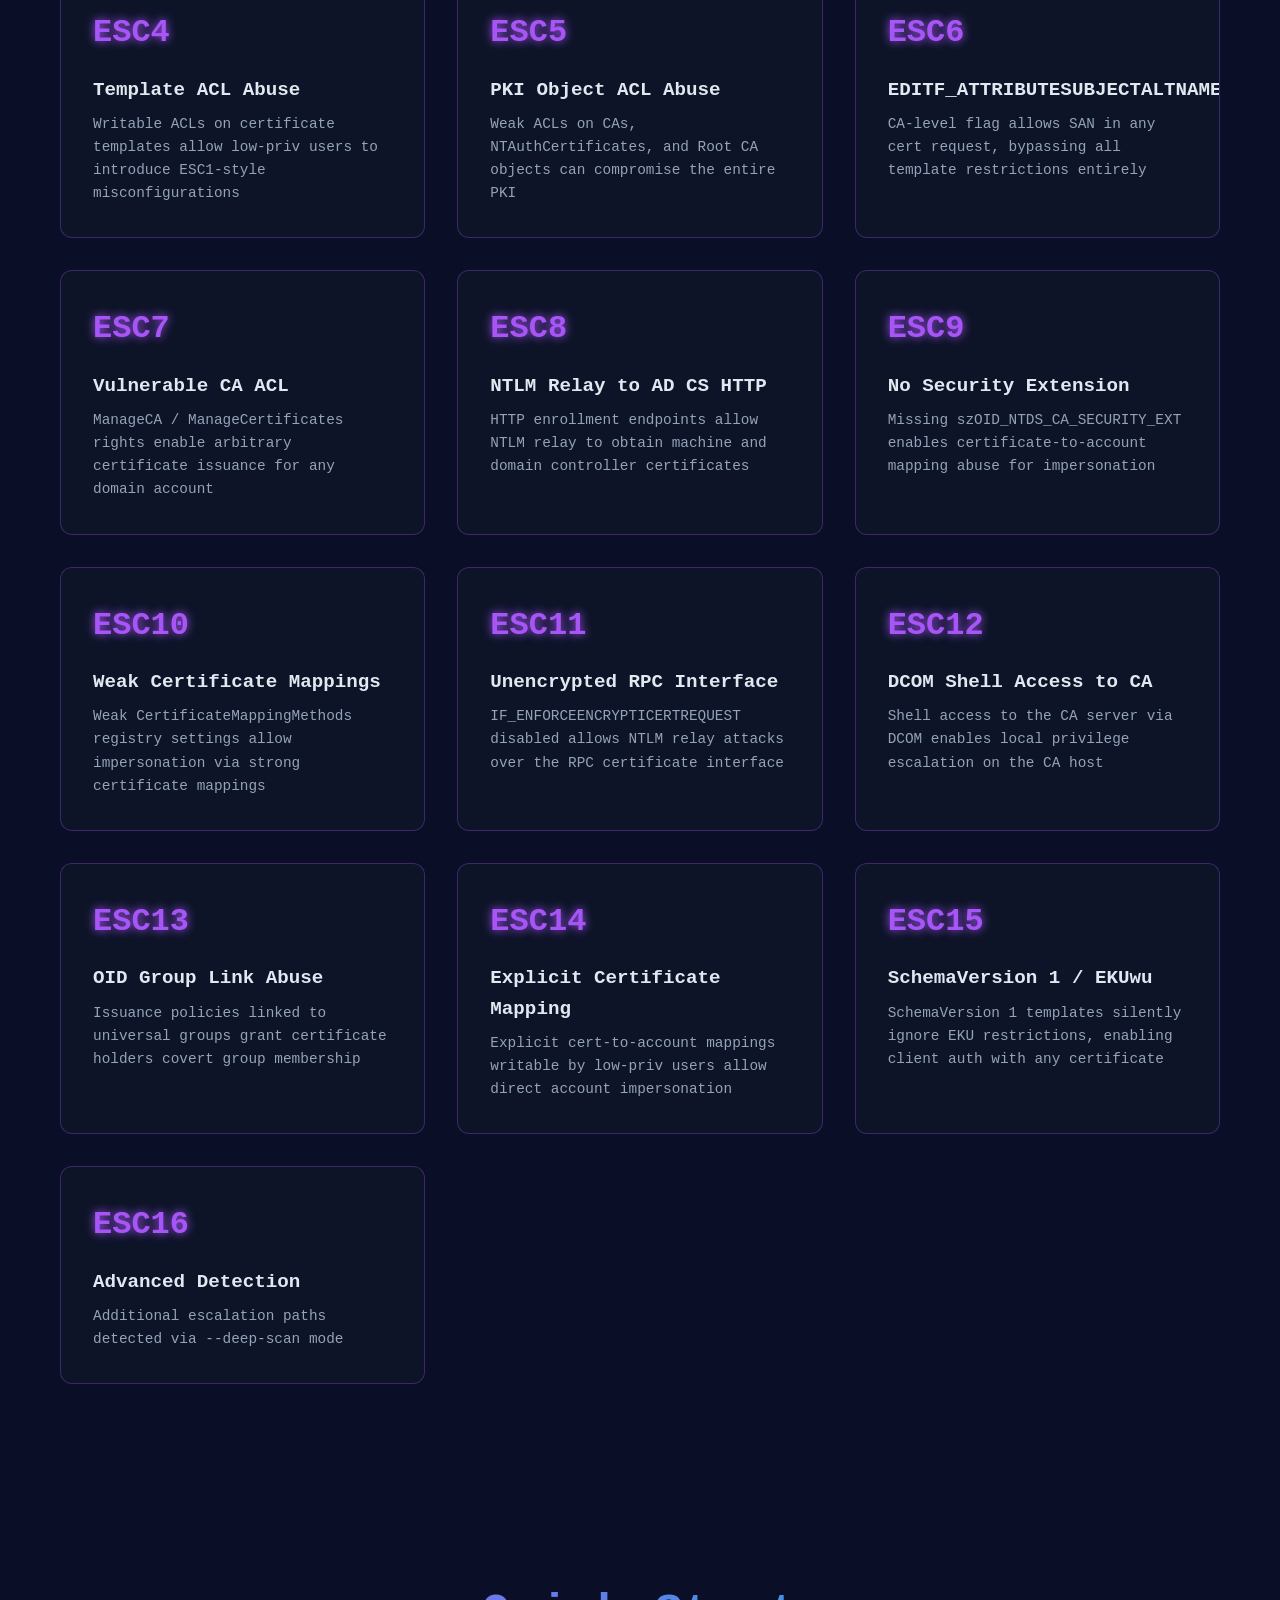
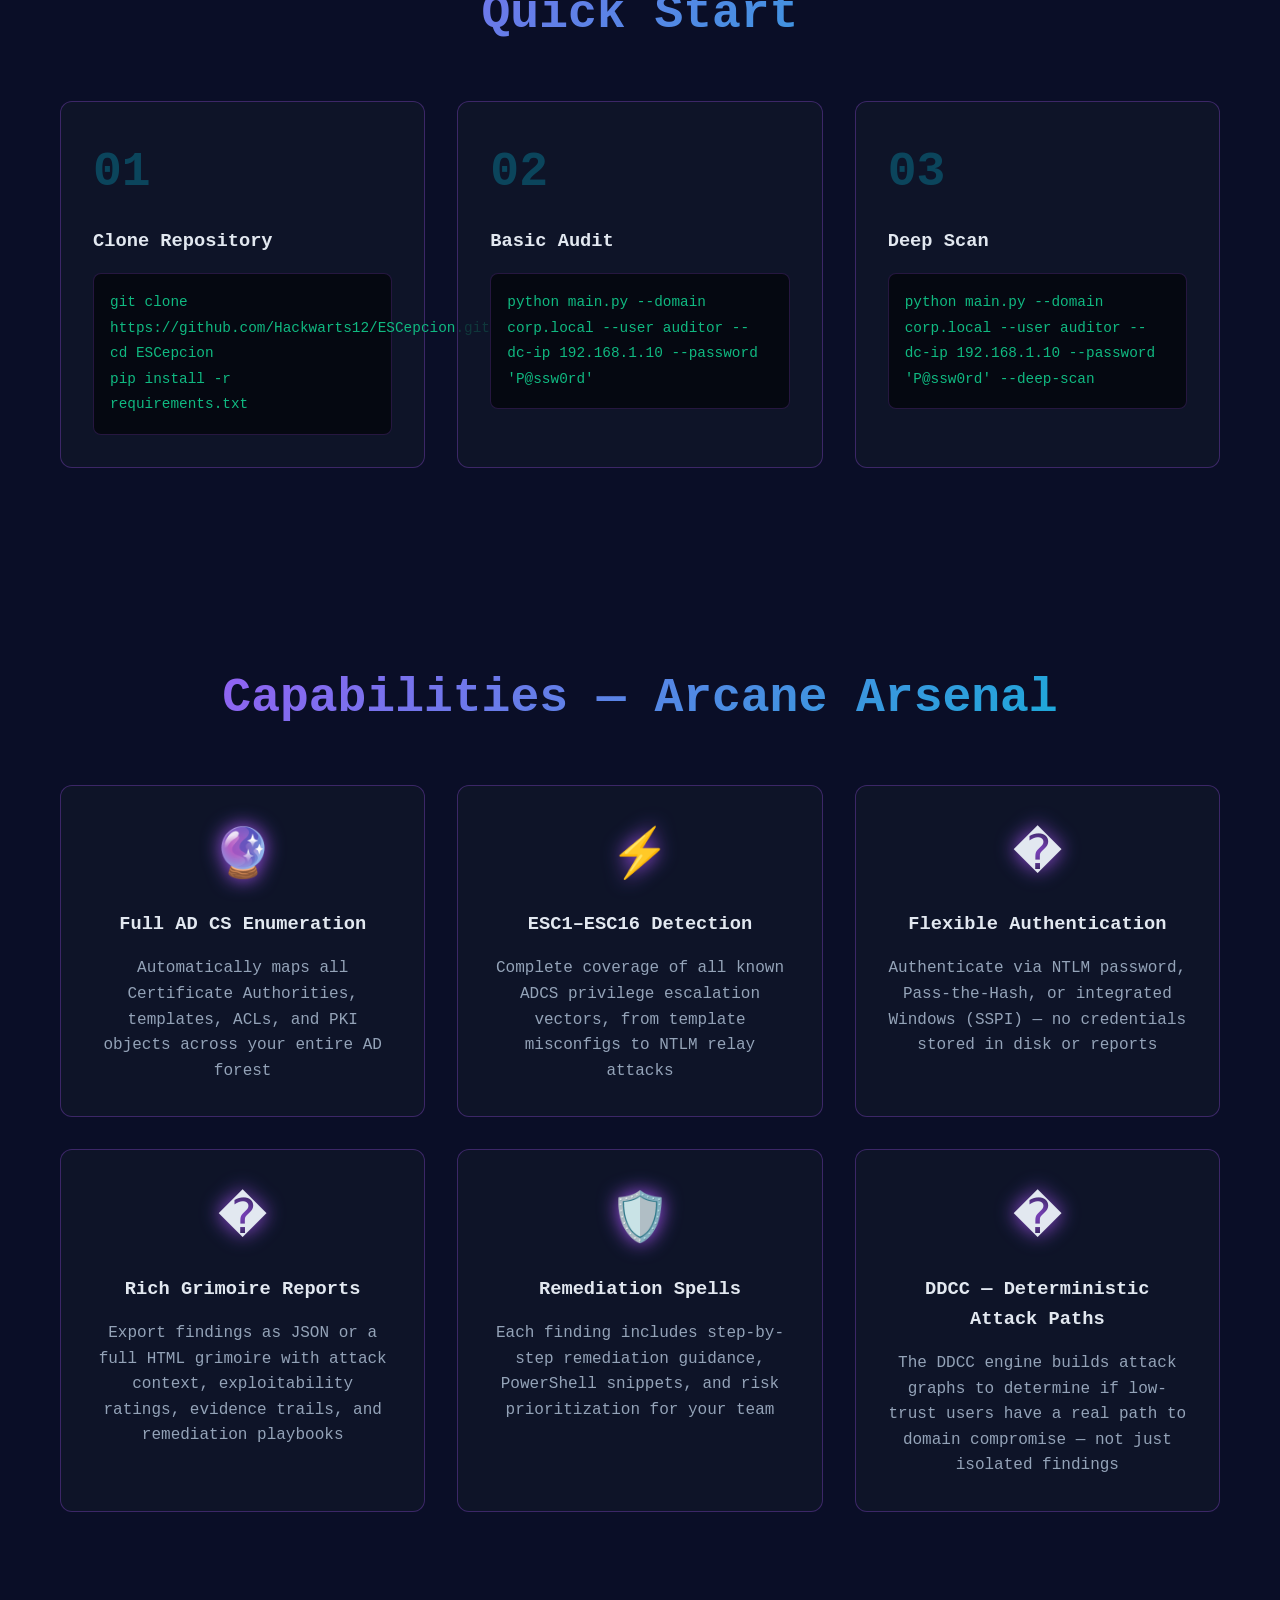
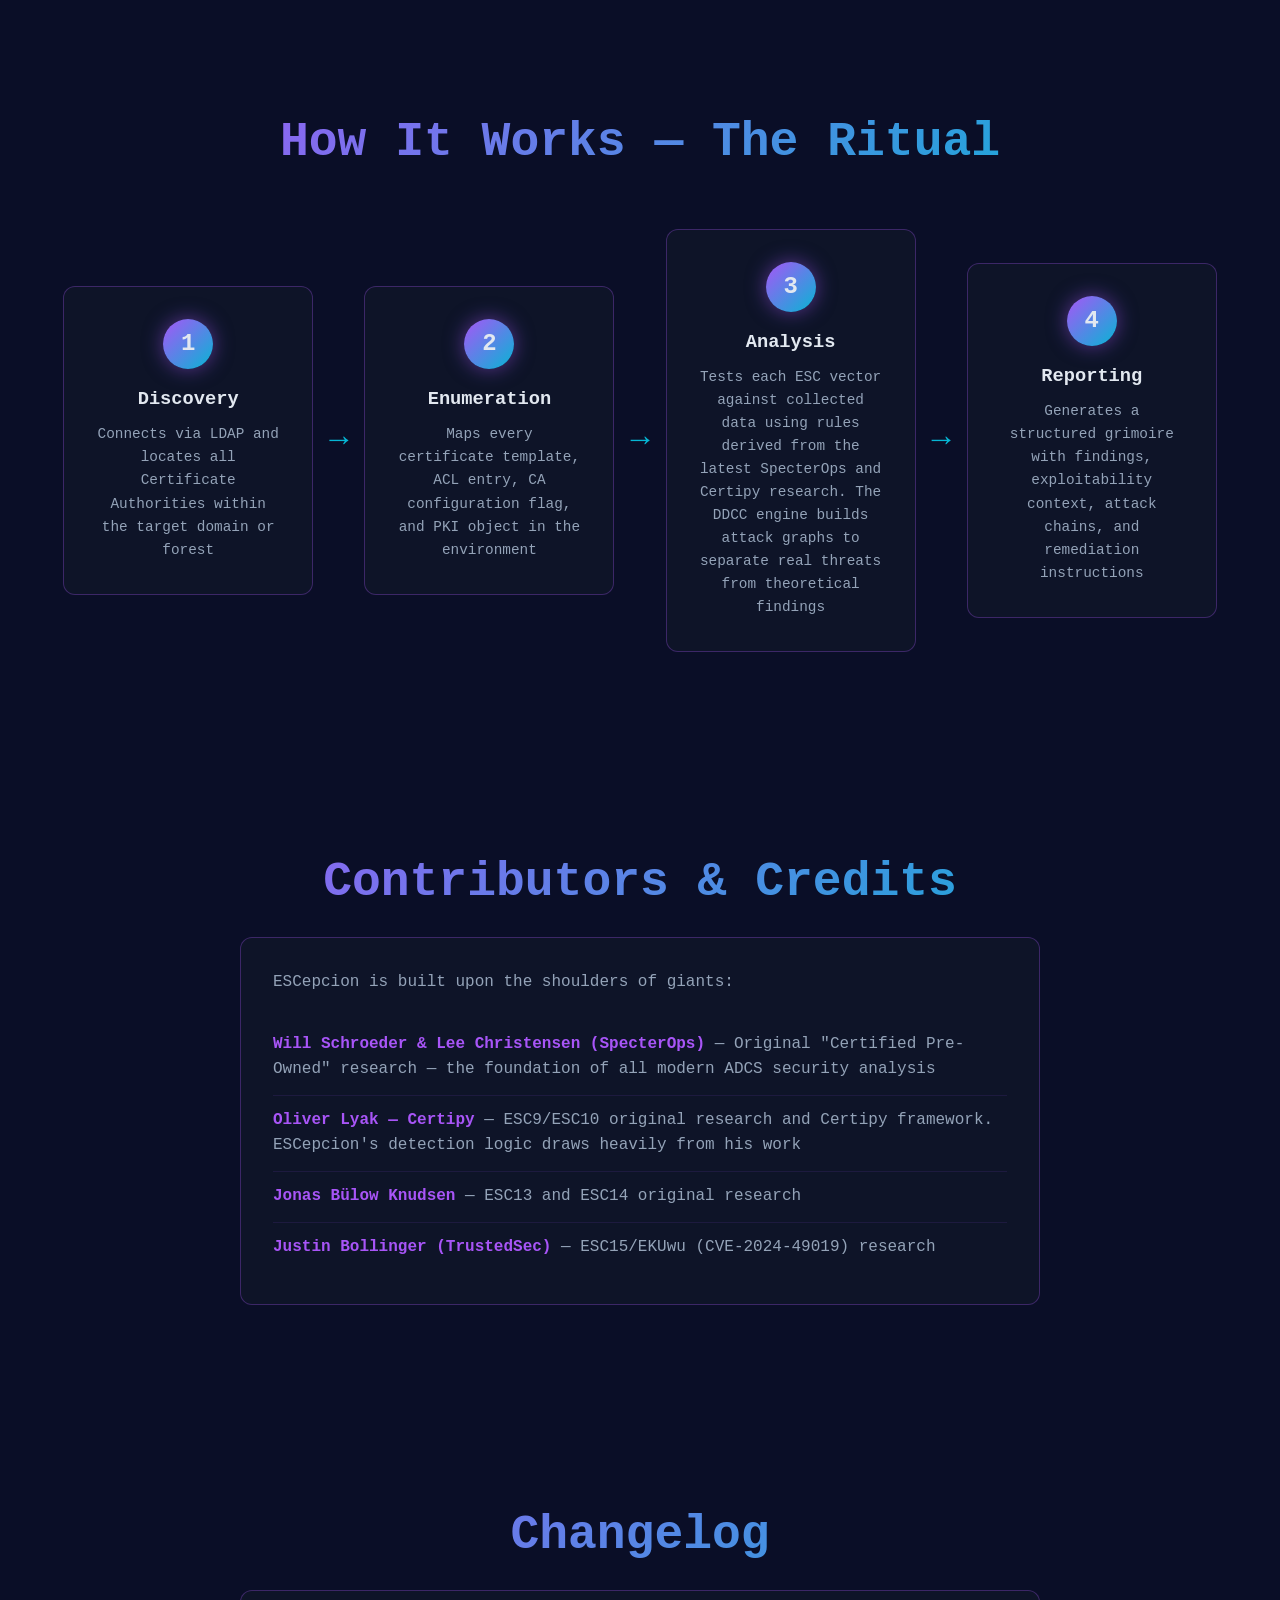
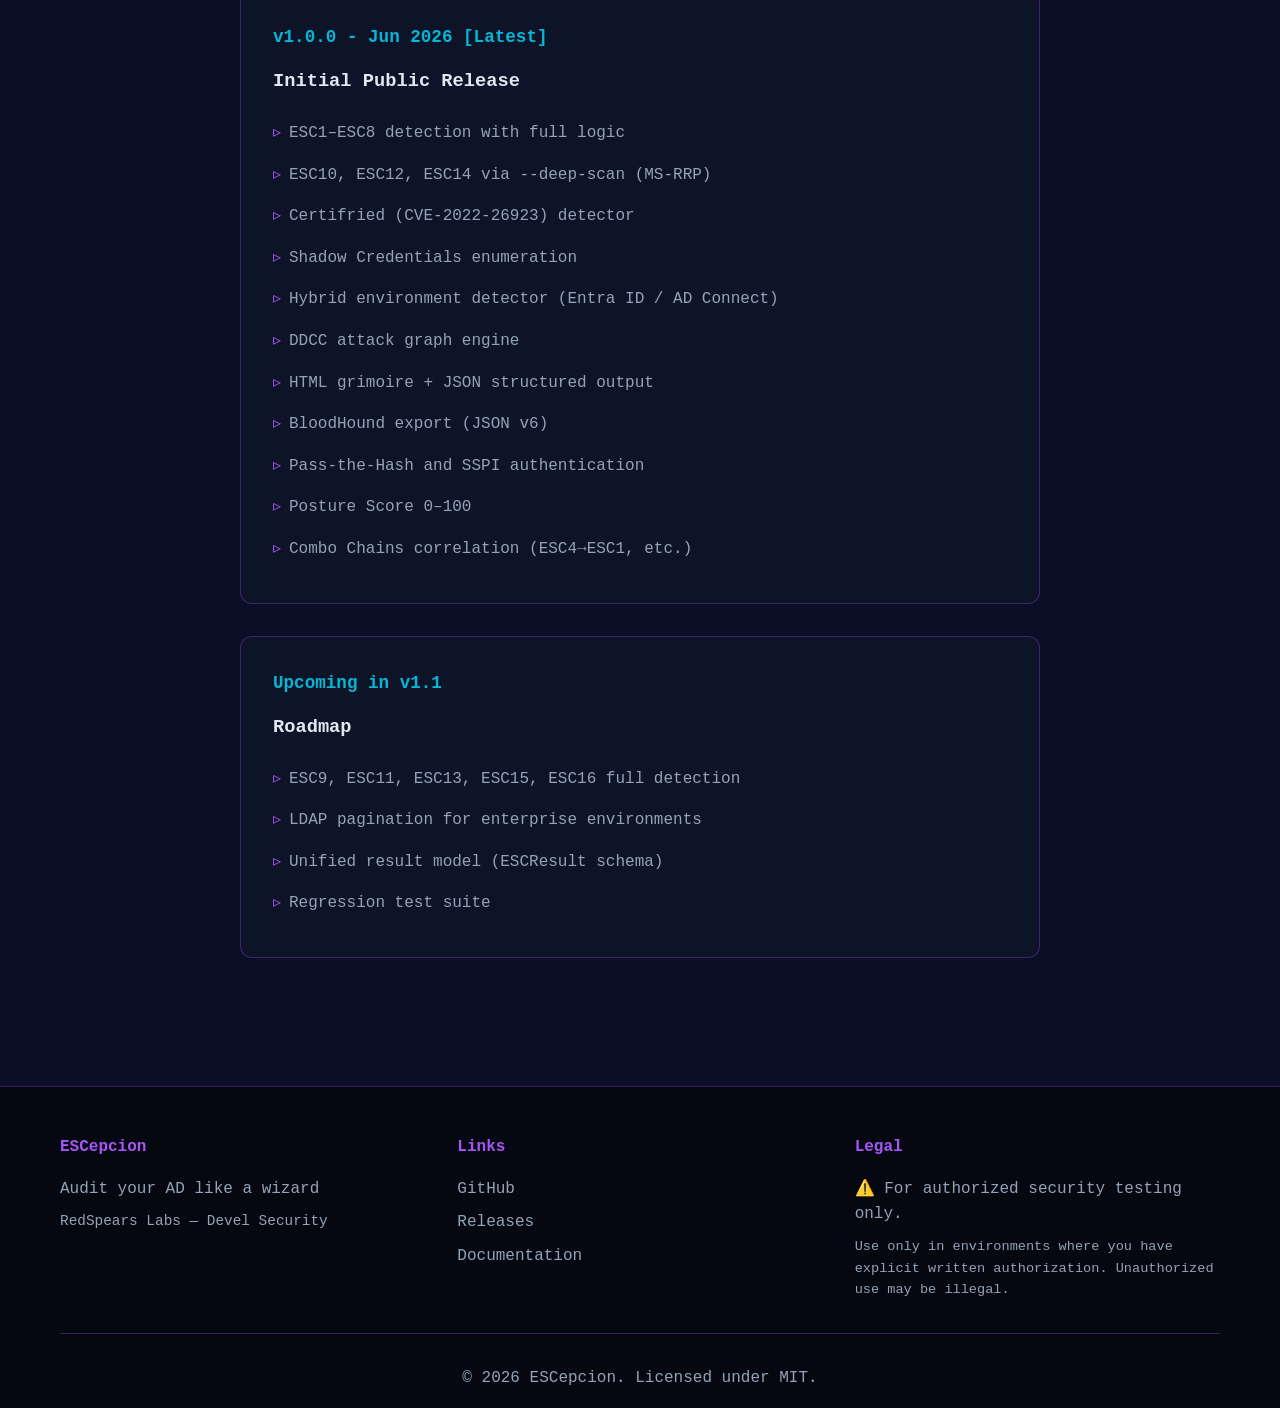
==== commit 9275cea3: "Update content: auditing framework focus, remove exploit/stealth references, add ESC1-ESC16 coverage" ====
--- a/index.html
+++ b/index.html
@@ -43,7 +43,7 @@
                     <h1 class="glitch" data-text="ESCepcion">ESCepcion</h1>
                     <p class="tagline">Audit your AD like a wizard</p>
                     <p class="hero-description">
-                        Herramienta mágica para auditoría de Active Directory. Detecta y explota vulnerabilidades ESC con el poder de la arcana digital.
+                        Active Directory Certificate Services auditing framework — enumerate, analyze, and report every ESC escalation path lurking in your domain infrastructure.
                     </p>
                     <div class="hero-buttons">
                         <a href="#install" class="btn btn-primary">
@@ -61,11 +61,15 @@
                         <span class="terminal-dot green"></span>
                     </div>
                     <div class="terminal-body">
-                        <p><span class="prompt">$</span> python escepcion.py --scan</p>
-                        <p class="output">[+] Scanning Active Directory...</p>
-                        <p class="output success">[✓] ESC1 vulnerability detected!</p>
-                        <p class="output success">[✓] ESC2 vulnerability detected!</p>
-                        <p class="output">[+] Generating exploit...</p>
+                        <p><span class="prompt">$</span> python main.py --domain corp.local --user auditor --password **** --dc-ip 192.168.1.10 --deep-scan</p>
+                        <p class="output">[*] Connecting to LDAP — corp.local...</p>
+                        <p class="output">[*] Enumerating Certificate Authorities...</p>
+                        <p class="output success">[+] Found CA: CORP-CA on corp-dc01.corp.local</p>
+                        <p class="output">[*] Scanning 47 certificate templates...</p>
+                        <p class="output success">[!] ESC1 — "UserCert" template is vulnerable (SAN + low-priv)</p>
+                        <p class="output success">[!] ESC4 — "WebServer" template has writable ACL (Domain Users)</p>
+                        <p class="output success">[!] ESC8 — HTTP enrollment endpoint detected at /certsrv/</p>
+                        <p class="output">[+] Audit complete — 3 escalation paths detected in 4.2s</p>
                         <p class="cursor">_</p>
                     </div>
                 </div>
@@ -74,68 +78,88 @@
 
         <section id="escs" class="escs-section">
             <div class="container">
-                <h2 class="section-title">Supported ESC Vulnerabilities</h2>
-                <p class="section-subtitle">All known Active Directory Certificate Services escalation paths</p>
+                <h2 class="section-title">ESC Coverage</h2>
+                <p class="section-subtitle">ESCepcion detects every known escalation path</p>
                 <div class="escs-grid">
                     <div class="esc-card" data-esc="1">
                         <div class="esc-number">ESC1</div>
                         <h3>Misconfigured Certificate Templates</h3>
-                        <p>Exploits templates with ENROLLEE_SUPPLIES_SUBJECT flag</p>
+                        <p>Templates with Client Auth EKU allow arbitrary SAN + low-priv enrollment — the most exploited ADCS path</p>
                     </div>
                     <div class="esc-card" data-esc="2">
                         <div class="esc-number">ESC2</div>
-                        <h3>Any Purpose EKU</h3>
-                        <p>Certificates with Any Purpose or no EKU restrictions</p>
+                        <h3>Any Purpose EKU Abuse</h3>
+                        <p>Templates carrying Any Purpose EKU or no EKU at all can authenticate as any domain user</p>
                     </div>
                     <div class="esc-card" data-esc="3">
                         <div class="esc-number">ESC3</div>
-                        <h3>Enrollment Agent Templates</h3>
-                        <p>Certificate Request Agent abuse for privilege escalation</p>
+                        <h3>Enrollment Agent Abuse</h3>
+                        <p>Misconfigured enrollment agent templates allow requesting certificates on behalf of any domain user</p>
                     </div>
                     <div class="esc-card" data-esc="4">
                         <div class="esc-number">ESC4</div>
-                        <h3>Vulnerable ACLs</h3>
-                        <p>Weak permissions on certificate templates</p>
+                        <h3>Template ACL Abuse</h3>
+                        <p>Writable ACLs on certificate templates allow low-priv users to introduce ESC1-style misconfigurations</p>
                     </div>
                     <div class="esc-card" data-esc="5">
                         <div class="esc-number">ESC5</div>
-                        <h3>PKI Object ACLs</h3>
-                        <p>Vulnerable permissions on PKI objects</p>
+                        <h3>PKI Object ACL Abuse</h3>
+                        <p>Weak ACLs on CAs, NTAuthCertificates, and Root CA objects can compromise the entire PKI</p>
                     </div>
                     <div class="esc-card" data-esc="6">
                         <div class="esc-number">ESC6</div>
                         <h3>EDITF_ATTRIBUTESUBJECTALTNAME2</h3>
-                        <p>CA configuration allowing SAN specification</p>
+                        <p>CA-level flag allows SAN in any cert request, bypassing all template restrictions entirely</p>
                     </div>
                     <div class="esc-card" data-esc="7">
                         <div class="esc-number">ESC7</div>
-                        <h3>Vulnerable CA ACLs</h3>
-                        <p>Weak permissions on Certificate Authority</p>
+                        <h3>Vulnerable CA ACL</h3>
+                        <p>ManageCA / ManageCertificates rights enable arbitrary certificate issuance for any domain account</p>
                     </div>
                     <div class="esc-card" data-esc="8">
                         <div class="esc-number">ESC8</div>
-                        <h3>NTLM Relay to AD CS</h3>
-                        <p>HTTP enrollment endpoints vulnerable to relay</p>
+                        <h3>NTLM Relay to AD CS HTTP</h3>
+                        <p>HTTP enrollment endpoints allow NTLM relay to obtain machine and domain controller certificates</p>
                     </div>
                     <div class="esc-card" data-esc="9">
                         <div class="esc-number">ESC9</div>
                         <h3>No Security Extension</h3>
-                        <p>CT_FLAG_NO_SECURITY_EXTENSION flag abuse</p>
+                        <p>Missing szOID_NTDS_CA_SECURITY_EXT enables certificate-to-account mapping abuse for impersonation</p>
                     </div>
                     <div class="esc-card" data-esc="10">
                         <div class="esc-number">ESC10</div>
                         <h3>Weak Certificate Mappings</h3>
-                        <p>Vulnerable certificate authentication mappings</p>
+                        <p>Weak CertificateMappingMethods registry settings allow impersonation via strong certificate mappings</p>
                     </div>
                     <div class="esc-card" data-esc="11">
                         <div class="esc-number">ESC11</div>
-                        <h3>IF_ENFORCEENCRYPTICERTREQUEST</h3>
-                        <p>Relay attacks via RPC certificate enrollment</p>
+                        <h3>Unencrypted RPC Interface</h3>
+                        <p>IF_ENFORCEENCRYPTICERTREQUEST disabled allows NTLM relay attacks over the RPC certificate interface</p>
+                    </div>
+                    <div class="esc-card" data-esc="12">
+                        <div class="esc-number">ESC12</div>
+                        <h3>DCOM Shell Access to CA</h3>
+                        <p>Shell access to the CA server via DCOM enables local privilege escalation on the CA host</p>
                     </div>
                     <div class="esc-card" data-esc="13">
                         <div class="esc-number">ESC13</div>
-                        <h3>Issuance Policy Abuse</h3>
-                        <p>OID group link vulnerabilities</p>
+                        <h3>OID Group Link Abuse</h3>
+                        <p>Issuance policies linked to universal groups grant certificate holders covert group membership</p>
+                    </div>
+                    <div class="esc-card" data-esc="14">
+                        <div class="esc-number">ESC14</div>
+                        <h3>Explicit Certificate Mapping</h3>
+                        <p>Explicit cert-to-account mappings writable by low-priv users allow direct account impersonation</p>
+                    </div>
+                    <div class="esc-card" data-esc="15">
+                        <div class="esc-number">ESC15</div>
+                        <h3>SchemaVersion 1 / EKUwu</h3>
+                        <p>SchemaVersion 1 templates silently ignore EKU restrictions, enabling client auth with any certificate</p>
+                    </div>
+                    <div class="esc-card" data-esc="16">
+                        <div class="esc-number">ESC16</div>
+                        <h3>Advanced Detection</h3>
+                        <p>Additional escalation paths detected via --deep-scan mode</p>
                     </div>
                 </div>
             </div>
@@ -149,21 +173,21 @@
                         <div class="step-number">01</div>
                         <h3>Clone Repository</h3>
                         <div class="code-block">
-                            <code>git clone https://github.com/Hackwarts12/ESCepcion.git</code>
+                            <code>git clone https://github.com/Hackwarts12/ESCepcion.git<br>cd ESCepcion<br>pip install -r requirements.txt</code>
                         </div>
                     </div>
                     <div class="install-card">
                         <div class="step-number">02</div>
-                        <h3>Install Dependencies</h3>
+                        <h3>Basic Audit</h3>
                         <div class="code-block">
-                            <code>cd ESCepcion && pip install -r requirements.txt</code>
+                            <code>python main.py --domain corp.local --user auditor --dc-ip 192.168.1.10 --password 'P@ssw0rd'</code>
                         </div>
                     </div>
                     <div class="install-card">
                         <div class="step-number">03</div>
-                        <h3>Run ESCepcion</h3>
+                        <h3>Deep Scan</h3>
                         <div class="code-block">
-                            <code>python escepcion.py --scan --target domain.local</code>
+                            <code>python main.py --domain corp.local --user auditor --dc-ip 192.168.1.10 --password 'P@ssw0rd' --deep-scan</code>
                         </div>
                     </div>
                 </div>
@@ -172,37 +196,37 @@
 
         <section id="features" class="features-section">
             <div class="container">
-                <h2 class="section-title">Arcane Features</h2>
+                <h2 class="section-title">Capabilities — Arcane Arsenal</h2>
                 <div class="features-grid">
                     <div class="feature-card">
                         <div class="feature-icon">🔮</div>
-                        <h3>Automated Detection</h3>
-                        <p>Automatically scans and identifies all ESC vulnerabilities in your Active Directory environment</p>
+                        <h3>Full AD CS Enumeration</h3>
+                        <p>Automatically maps all Certificate Authorities, templates, ACLs, and PKI objects across your entire AD forest</p>
                     </div>
                     <div class="feature-card">
                         <div class="feature-icon">⚡</div>
-                        <h3>Exploit Generation</h3>
-                        <p>Generates ready-to-use exploits for detected vulnerabilities with detailed instructions</p>
+                        <h3>ESC1–ESC16 Detection</h3>
+                        <p>Complete coverage of all known ADCS privilege escalation vectors, from template misconfigs to NTLM relay attacks</p>
+                    </div>
+                    <div class="feature-card">
+                        <div class="feature-icon">�</div>
+                        <h3>Flexible Authentication</h3>
+                        <p>Authenticate via NTLM password, Pass-the-Hash, or integrated Windows (SSPI) — no credentials stored in disk or reports</p>
+                    </div>
+                    <div class="feature-card">
+                        <div class="feature-icon">�</div>
+                        <h3>Rich Grimoire Reports</h3>
+                        <p>Export findings as JSON or a full HTML grimoire with attack context, exploitability ratings, evidence trails, and remediation playbooks</p>
                     </div>
                     <div class="feature-card">
                         <div class="feature-icon">🛡️</div>
-                        <h3>Remediation Guidance</h3>
-                        <p>Provides step-by-step remediation recommendations for each vulnerability found</p>
-                    </div>
-                    <div class="feature-card">
-                        <div class="feature-icon">📊</div>
-                        <h3>Detailed Reports</h3>
-                        <p>Comprehensive HTML and JSON reports with risk scoring and prioritization</p>
-                    </div>
-                    <div class="feature-card">
-                        <div class="feature-icon">🎯</div>
-                        <h3>Stealth Mode</h3>
-                        <p>Low-noise scanning techniques to avoid detection by security monitoring tools</p>
-                    </div>
-                    <div class="feature-card">
-                        <div class="feature-icon">🔗</div>
-                        <h3>Chain Attacks</h3>
-                        <p>Identifies and chains multiple vulnerabilities for maximum impact scenarios</p>
+                        <h3>Remediation Spells</h3>
+                        <p>Each finding includes step-by-step remediation guidance, PowerShell snippets, and risk prioritization for your team</p>
+                    </div>
+                    <div class="feature-card">
+                        <div class="feature-icon">�</div>
+                        <h3>DDCC — Deterministic Attack Paths</h3>
+                        <p>The DDCC engine builds attack graphs to determine if low-trust users have a real path to domain compromise — not just isolated findings</p>
                     </div>
                 </div>
             </div>
@@ -210,29 +234,29 @@
 
         <section id="how" class="how-section">
             <div class="container">
-                <h2 class="section-title">How It Works</h2>
+                <h2 class="section-title">How It Works — The Ritual</h2>
                 <div class="workflow">
                     <div class="workflow-step">
                         <div class="workflow-number">1</div>
                         <div class="workflow-content">
-                            <h3>Reconnaissance</h3>
-                            <p>ESCepcion connects to your AD environment and enumerates all Certificate Services infrastructure</p>
+                            <h3>Discovery</h3>
+                            <p>Connects via LDAP and locates all Certificate Authorities within the target domain or forest</p>
                         </div>
                     </div>
                     <div class="workflow-arrow">→</div>
                     <div class="workflow-step">
                         <div class="workflow-number">2</div>
                         <div class="workflow-content">
-                            <h3>Analysis</h3>
-                            <p>Analyzes certificate templates, CA configurations, and ACLs to identify misconfigurations</p>
+                            <h3>Enumeration</h3>
+                            <p>Maps every certificate template, ACL entry, CA configuration flag, and PKI object in the environment</p>
                         </div>
                     </div>
                     <div class="workflow-arrow">→</div>
                     <div class="workflow-step">
                         <div class="workflow-number">3</div>
                         <div class="workflow-content">
-                            <h3>Exploitation</h3>
-                            <p>Generates proof-of-concept exploits and provides detailed attack paths</p>
+                            <h3>Analysis</h3>
+                            <p>Tests each ESC vector against collected data using rules derived from the latest SpecterOps and Certipy research. The DDCC engine builds attack graphs to separate real threats from theoretical findings</p>
                         </div>
                     </div>
                     <div class="workflow-arrow">→</div>
@@ -240,7 +264,7 @@
                         <div class="workflow-number">4</div>
                         <div class="workflow-content">
                             <h3>Reporting</h3>
-                            <p>Delivers comprehensive reports with remediation steps and risk assessments</p>
+                            <p>Generates a structured grimoire with findings, exploitability context, attack chains, and remediation instructions</p>
                         </div>
                     </div>
                 </div>
@@ -251,12 +275,12 @@
             <div class="container">
                 <h2 class="section-title">Contributors & Credits</h2>
                 <div class="credits-content">
-                    <p>ESCepcion is built upon the research and tools from the security community:</p>
+                    <p>ESCepcion is built upon the shoulders of giants:</p>
                     <ul class="credits-list">
-                        <li><strong>Will Schroeder & Lee Christensen</strong> - Original ESC research (SpecterOps)</li>
-                        <li><strong>Certipy</strong> - Inspiration for AD CS auditing techniques</li>
-                        <li><strong>Certify</strong> - Certificate template enumeration methods</li>
-                        <li><strong>The Security Community</strong> - Continuous research and improvements</li>
+                        <li><strong>Will Schroeder & Lee Christensen (SpecterOps)</strong> — Original "Certified Pre-Owned" research — the foundation of all modern ADCS security analysis</li>
+                        <li><strong>Oliver Lyak — Certipy</strong> — ESC9/ESC10 original research and Certipy framework. ESCepcion's detection logic draws heavily from his work</li>
+                        <li><strong>Jonas Bülow Knudsen</strong> — ESC13 and ESC14 original research</li>
+                        <li><strong>Justin Bollinger (TrustedSec)</strong> — ESC15/EKUwu (CVE-2024-49019) research</li>
                     </ul>
                 </div>
             </div>
@@ -267,14 +291,33 @@
                 <h2 class="section-title">Changelog</h2>
                 <div class="changelog-timeline">
                     <div class="changelog-item">
-                        <div class="changelog-date">v1.0.0 - 2026-06-27</div>
+                        <div class="changelog-date">v1.0.0 - Jun 2026 [Latest]</div>
                         <div class="changelog-content">
-                            <h3>Initial Release</h3>
+                            <h3>Initial Public Release</h3>
                             <ul>
-                                <li>Support for ESC1-ESC11 and ESC13 detection</li>
-                                <li>Automated exploit generation</li>
-                                <li>HTML and JSON reporting</li>
-                                <li>Stealth scanning capabilities</li>
+                                <li>ESC1–ESC8 detection with full logic</li>
+                                <li>ESC10, ESC12, ESC14 via --deep-scan (MS-RRP)</li>
+                                <li>Certifried (CVE-2022-26923) detector</li>
+                                <li>Shadow Credentials enumeration</li>
+                                <li>Hybrid environment detector (Entra ID / AD Connect)</li>
+                                <li>DDCC attack graph engine</li>
+                                <li>HTML grimoire + JSON structured output</li>
+                                <li>BloodHound export (JSON v6)</li>
+                                <li>Pass-the-Hash and SSPI authentication</li>
+                                <li>Posture Score 0–100</li>
+                                <li>Combo Chains correlation (ESC4→ESC1, etc.)</li>
+                            </ul>
+                        </div>
+                    </div>
+                    <div class="changelog-item">
+                        <div class="changelog-date">Upcoming in v1.1</div>
+                        <div class="changelog-content">
+                            <h3>Roadmap</h3>
+                            <ul>
+                                <li>ESC9, ESC11, ESC13, ESC15, ESC16 full detection</li>
+                                <li>LDAP pagination for enterprise environments</li>
+                                <li>Unified result model (ESCResult schema)</li>
+                                <li>Regression test suite</li>
                             </ul>
                         </div>
                     </div>
@@ -289,6 +332,7 @@
                 <div class="footer-section">
                     <h4>ESCepcion</h4>
                     <p>Audit your AD like a wizard</p>
+                    <p style="margin-top: 0.5rem; font-size: 0.9rem;">RedSpears Labs — Devel Security</p>
                 </div>
                 <div class="footer-section">
                     <h4>Links</h4>
@@ -300,7 +344,8 @@
                 </div>
                 <div class="footer-section">
                     <h4>Legal</h4>
-                    <p>For authorized security testing only. Use responsibly.</p>
+                    <p>⚠️ For authorized security testing only.</p>
+                    <p style="margin-top: 0.5rem; font-size: 0.85rem;">Use only in environments where you have explicit written authorization. Unauthorized use may be illegal.</p>
                 </div>
             </div>
             <div class="footer-bottom">
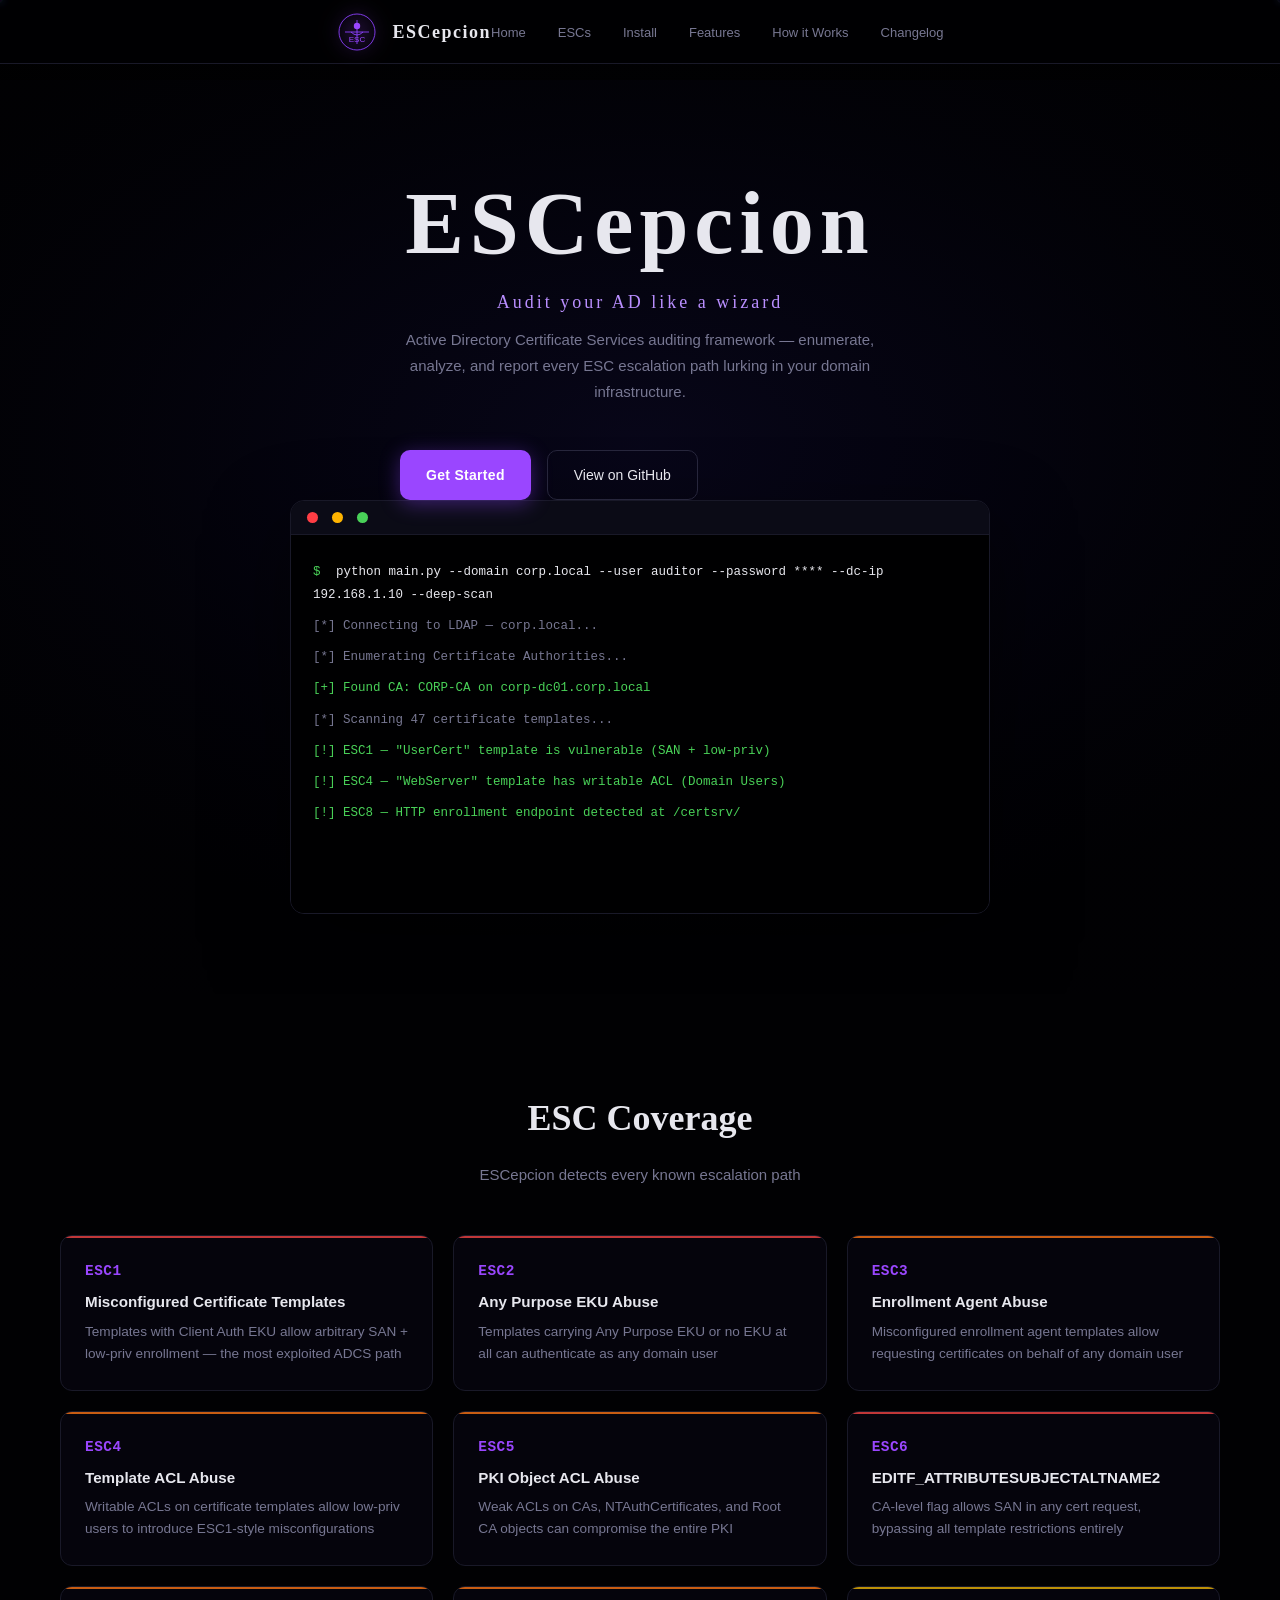
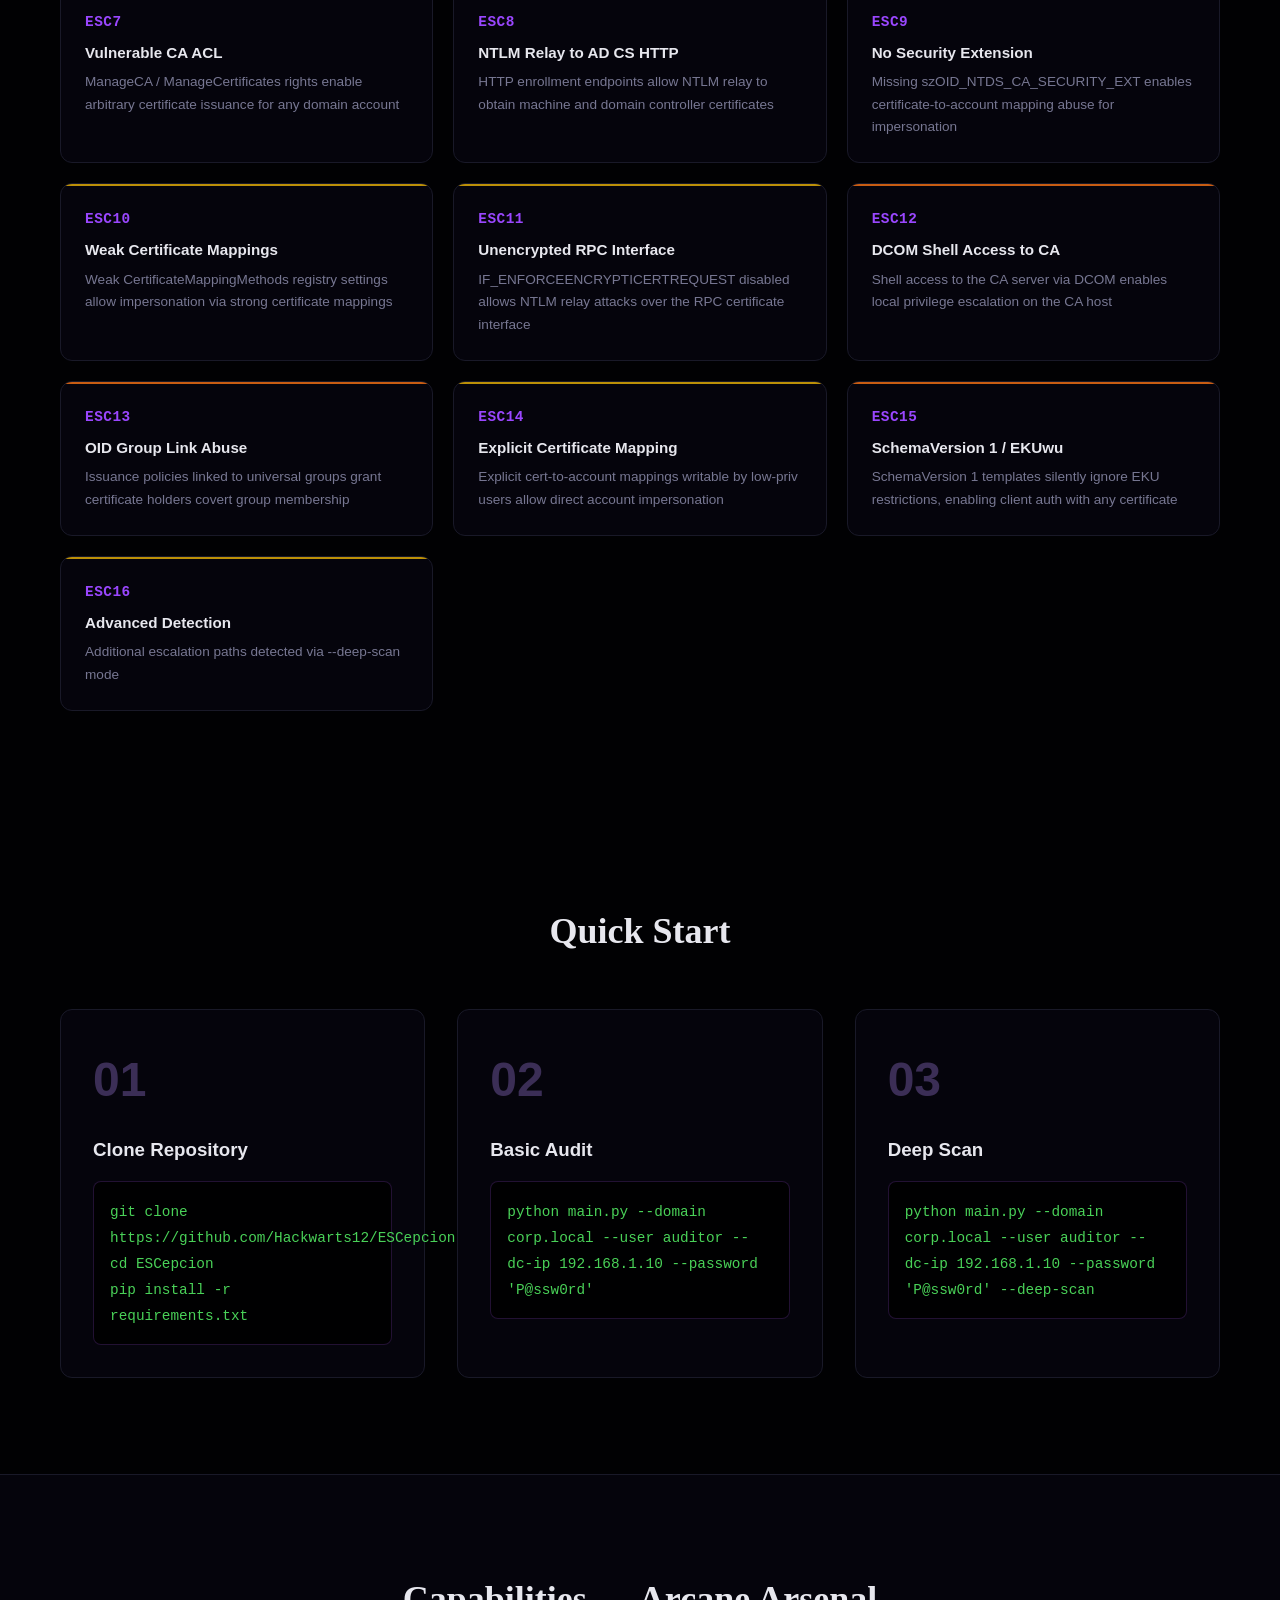
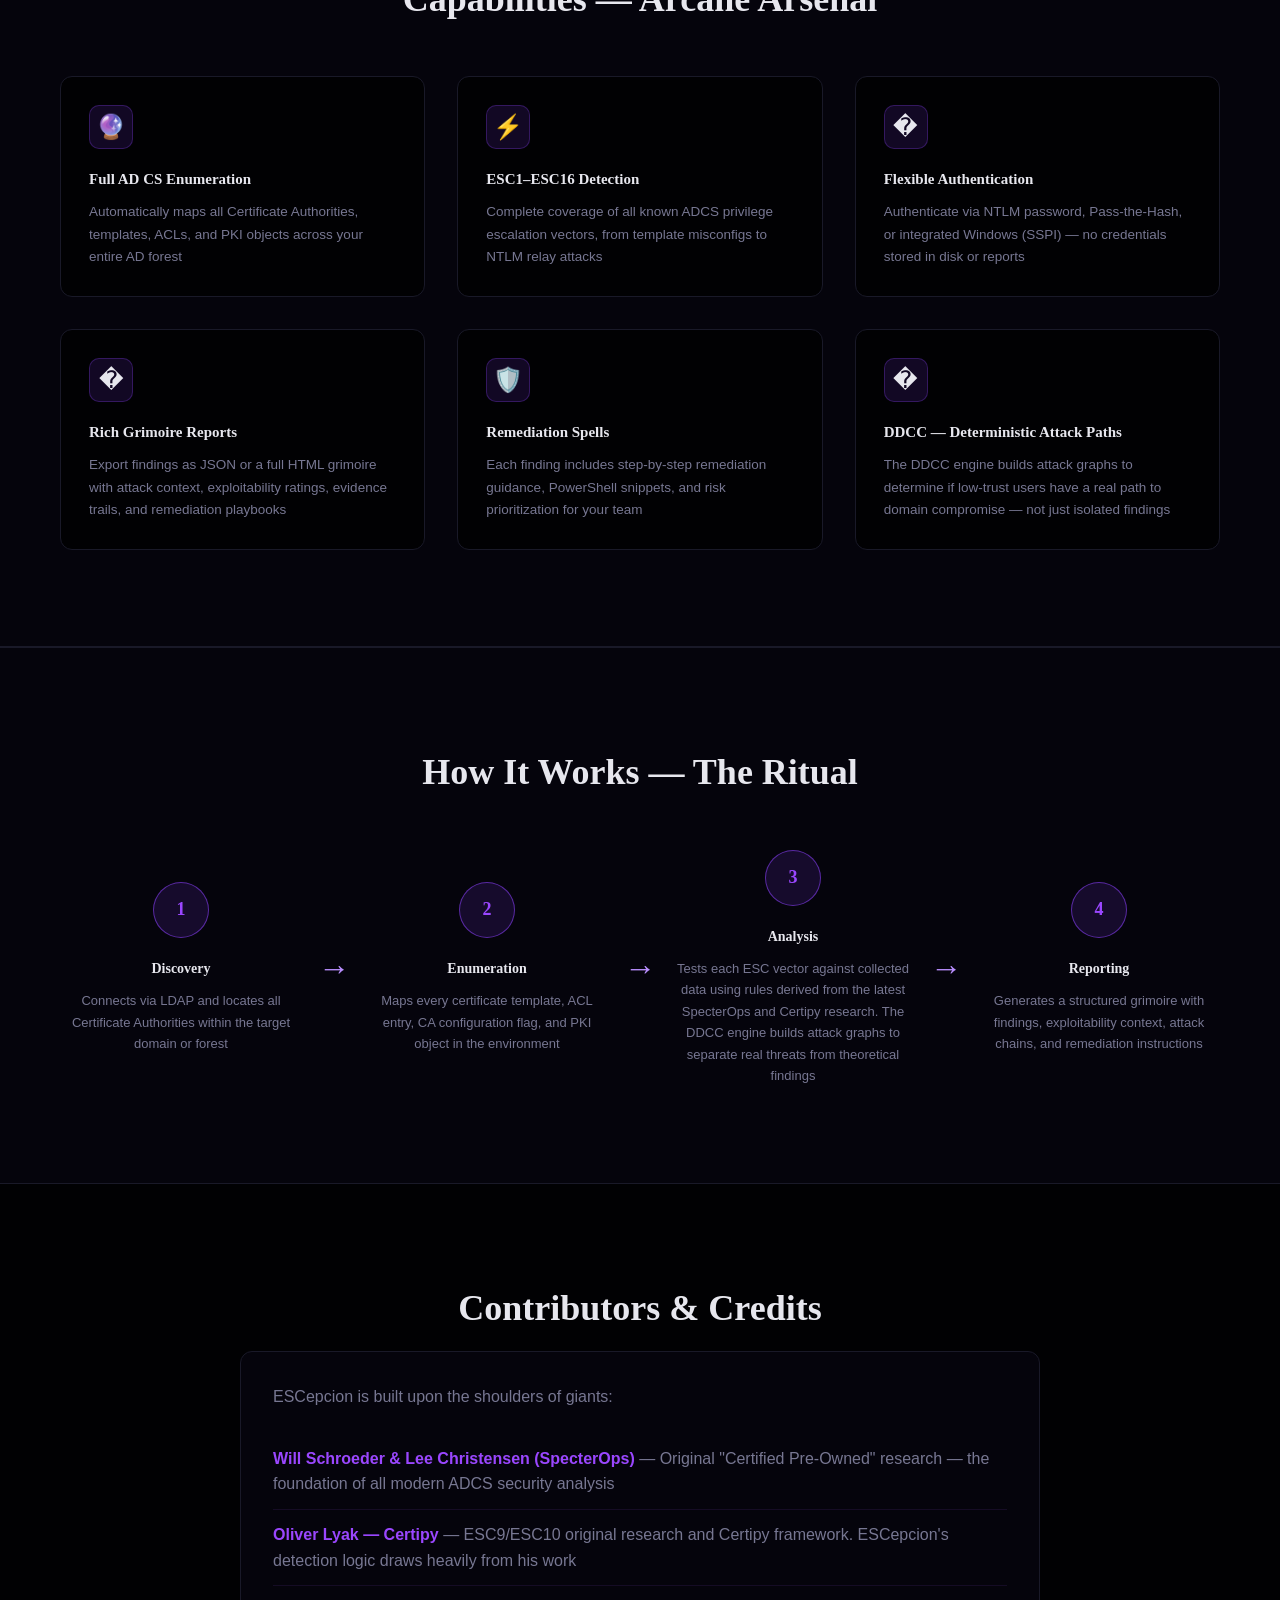
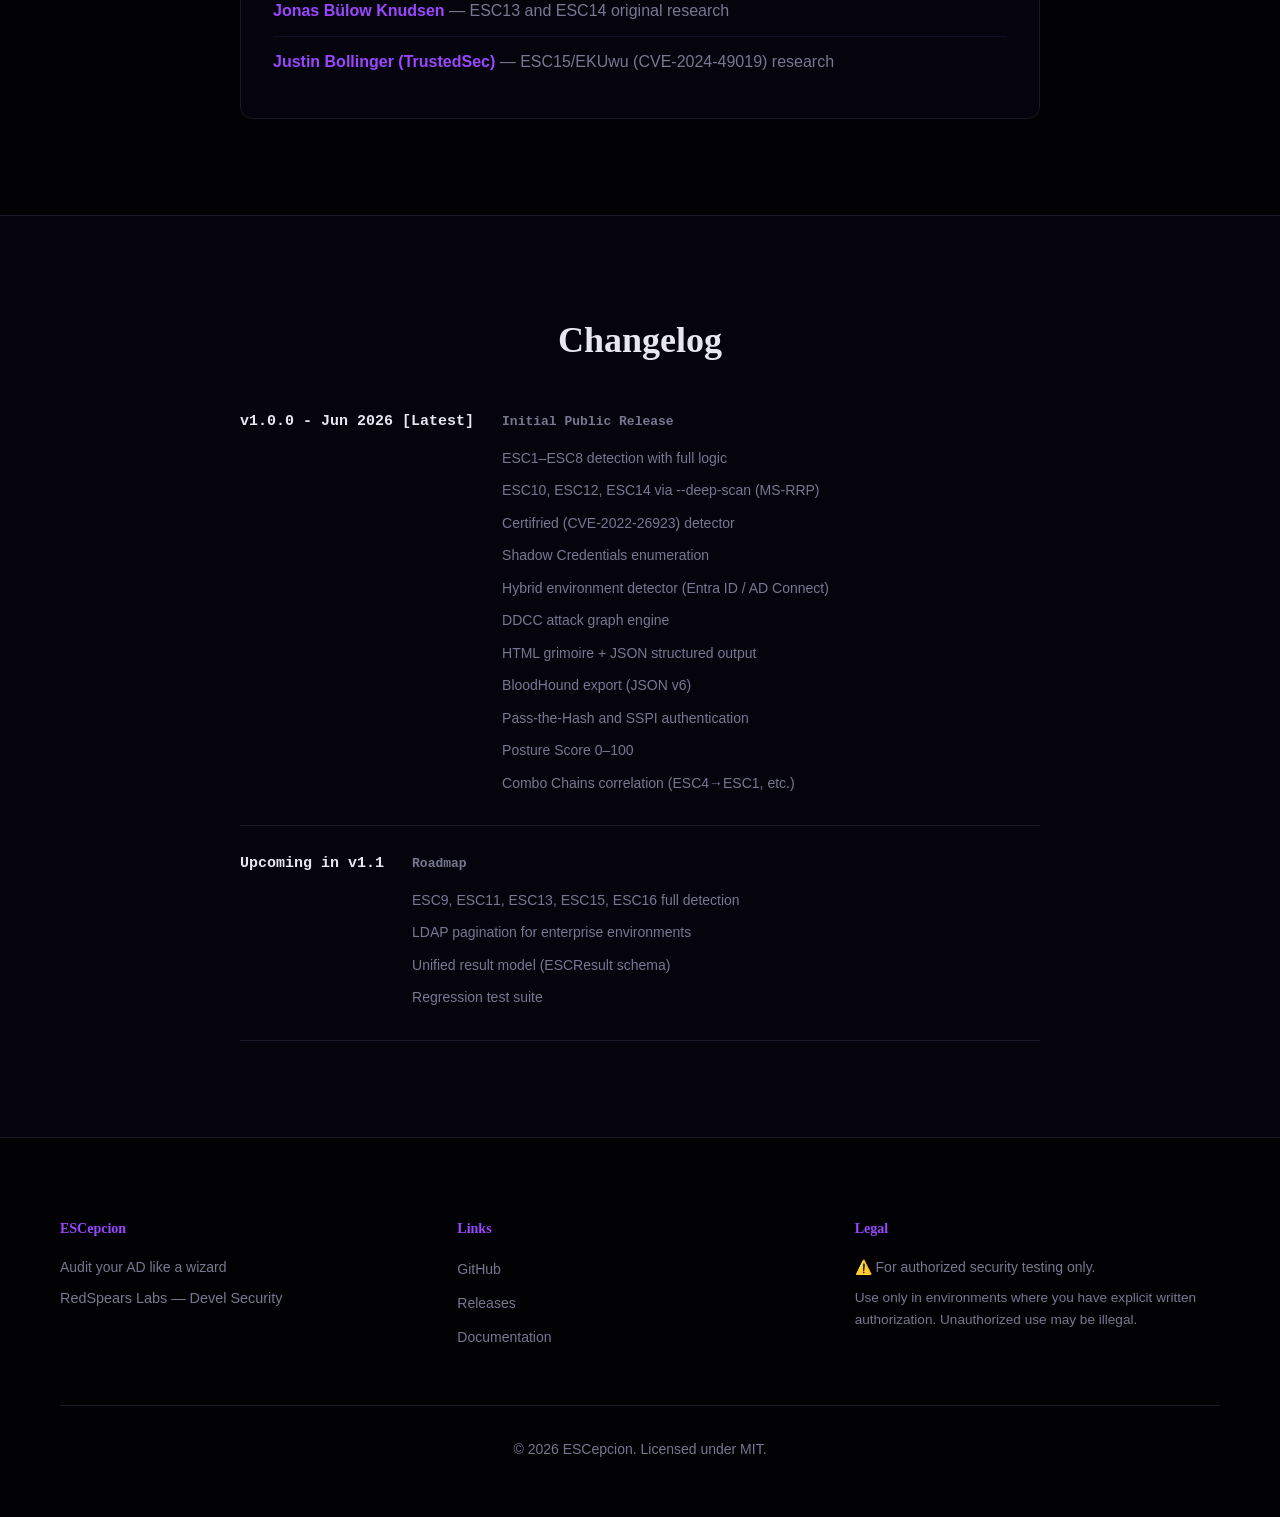
==== commit 62e486d5: "Complete redesign: adapt entire site to reference HTML design with Cinzel/Space Mono/Outfit fonts, o" ====
--- a/index.html
+++ b/index.html
@@ -4,8 +4,11 @@
     <meta charset="UTF-8">
     <meta name="viewport" content="width=device-width, initial-scale=1.0">
     <meta http-equiv="X-UA-Compatible" content="IE=edge">
-    <meta http-equiv="Content-Security-Policy" content="default-src 'self'; script-src 'self' 'unsafe-inline'; style-src 'self' 'unsafe-inline'; img-src 'self' data: https:;">
+    <meta http-equiv="Content-Security-Policy" content="default-src 'self'; script-src 'self' 'unsafe-inline'; style-src 'self' 'unsafe-inline' https://fonts.googleapis.com; font-src 'self' https://fonts.gstatic.com; img-src 'self' data: https:;">
     <title>ESCepcion - Audit your AD like a wizard</title>
+    <link rel="preconnect" href="https://fonts.googleapis.com">
+    <link rel="preconnect" href="https://fonts.gstatic.com" crossorigin>
+    <link href="https://fonts.googleapis.com/css2?family=Cinzel:wght@400;600;700&family=Space+Mono:wght@400;700&family=Outfit:wght@300;400;500;600&display=swap" rel="stylesheet">
     <link rel="stylesheet" href="styles.css">
 </head>
 <body>
--- a/styles.css
+++ b/styles.css
@@ -5,16 +5,28 @@
 }
 
 :root {
-    --bg-dark: #0a0e27;
-    --bg-darker: #050811;
-    --neon-purple: #a855f7;
-    --neon-cyan: #06b6d4;
+    --bg: oklch(7% 0.015 285);
+    --surface: oklch(11.5% 0.02 285);
+    --surface2: oklch(15.5% 0.025 285);
+    --border: oklch(22% 0.03 285);
+    --border-mid: oklch(28% 0.04 285);
+    --primary: oklch(62% 0.28 295);
+    --secondary: oklch(75% 0.2 295);
+    --text: oklch(93% 0.01 285);
+    --text-muted: oklch(58% 0.04 285);
+    --green: oklch(76% 0.2 145);
+    --yellow: oklch(82% 0.18 80);
+    
+    --bg-dark: oklch(7% 0.015 285);
+    --bg-darker: oklch(5.5% 0.01 285);
+    --neon-purple: oklch(62% 0.28 295);
+    --neon-cyan: oklch(75% 0.2 295);
     --neon-pink: #ec4899;
-    --neon-green: #10b981;
-    --text-primary: #e2e8f0;
-    --text-secondary: #94a3b8;
-    --card-bg: rgba(15, 23, 42, 0.8);
-    --card-border: rgba(168, 85, 247, 0.3);
+    --neon-green: oklch(76% 0.2 145);
+    --text-primary: oklch(93% 0.01 285);
+    --text-secondary: oklch(58% 0.04 285);
+    --card-bg: oklch(11.5% 0.02 285);
+    --card-border: oklch(22% 0.03 285);
 }
 
 html {
@@ -22,10 +34,10 @@
 }
 
 body {
-    font-family: 'Courier New', monospace;
+    font-family: 'Outfit', sans-serif;
     line-height: 1.6;
-    color: var(--text-primary);
-    background: var(--bg-dark);
+    color: var(--text);
+    background: var(--bg);
     overflow-x: hidden;
     position: relative;
 }
@@ -37,7 +49,7 @@
     width: 100%;
     height: 100%;
     z-index: -1;
-    background: radial-gradient(ellipse at bottom, #1b2735 0%, #090a0f 100%);
+    background: radial-gradient(ellipse at bottom, oklch(10% 0.02 285) 0%, oklch(5% 0.01 285) 100%);
 }
 
 .container {
@@ -50,15 +62,19 @@
     position: fixed;
     top: 0;
     width: 100%;
-    background: rgba(10, 14, 39, 0.95);
-    backdrop-filter: blur(10px);
-    border-bottom: 1px solid var(--card-border);
+    background: oklch(7% 0.015 285 / 0.88);
+    backdrop-filter: blur(20px);
+    -webkit-backdrop-filter: blur(20px);
+    border-bottom: 1px solid var(--border);
     z-index: 1000;
-    box-shadow: 0 4px 30px rgba(168, 85, 247, 0.1);
+    height: 64px;
 }
 
 .navbar {
-    padding: 1rem 0;
+    padding: 0;
+    height: 64px;
+    display: flex;
+    align-items: center;
 }
 
 .navbar .container {
@@ -87,12 +103,11 @@
 }
 
 .logo-text {
-    font-size: 1.5rem;
-    font-weight: bold;
-    background: linear-gradient(135deg, var(--neon-purple), var(--neon-cyan));
-    -webkit-background-clip: text;
-    -webkit-text-fill-color: transparent;
-    background-clip: text;
+    font-family: 'Cinzel', serif;
+    font-size: 18px;
+    font-weight: 700;
+    letter-spacing: 1.5px;
+    color: var(--text);
 }
 
 .nav-links {
@@ -102,30 +117,14 @@
 }
 
 .nav-links a {
-    color: var(--text-secondary);
+    font-size: 13px;
+    color: var(--text-muted);
     text-decoration: none;
-    transition: all 0.3s ease;
-    position: relative;
-    padding: 0.5rem 0;
-}
-
-.nav-links a::after {
-    content: '';
-    position: absolute;
-    bottom: 0;
-    left: 0;
-    width: 0;
-    height: 2px;
-    background: linear-gradient(90deg, var(--neon-purple), var(--neon-cyan));
-    transition: width 0.3s ease;
+    transition: color 0.2s;
 }
 
 .nav-links a:hover {
-    color: var(--neon-cyan);
-}
-
-.nav-links a:hover::after {
-    width: 100%;
+    color: var(--secondary);
 }
 
 main {
@@ -135,17 +134,21 @@
 .hero {
     min-height: 100vh;
     display: flex;
-    align-items: center;
-    padding: 4rem 0;
+    flex-direction: column;
+    align-items: center;
+    justify-content: center;
+    padding: 100px 24px 80px;
     position: relative;
     overflow: hidden;
+    text-align: center;
+    background: radial-gradient(ellipse 65% 55% at 50% 40%, oklch(14% 0.04 285) 0%, var(--bg) 100%);
 }
 
 .hero .container {
-    display: grid;
-    grid-template-columns: 1fr 1fr;
-    gap: 4rem;
-    align-items: center;
+    display: flex;
+    flex-direction: column;
+    align-items: center;
+    max-width: 100%;
 }
 
 .hero-content {
@@ -153,55 +156,41 @@
 }
 
 .glitch {
-    font-size: 4rem;
-    font-weight: bold;
-    text-transform: uppercase;
-    position: relative;
-    color: var(--neon-purple);
-    text-shadow: 
-        0 0 10px var(--neon-purple),
-        0 0 20px var(--neon-purple),
-        0 0 40px var(--neon-purple);
-    animation: glitch 3s infinite;
-    margin-bottom: 1rem;
-}
-
-@keyframes glitch {
+    font-family: 'Cinzel', serif;
+    font-size: clamp(48px, 8vw, 88px);
+    font-weight: 700;
+    letter-spacing: 6px;
+    line-height: 1;
+    margin-bottom: 20px;
+    color: var(--text);
+    animation: glow-pulse 4s ease-in-out infinite;
+}
+
+@keyframes glow-pulse {
     0%, 100% {
-        text-shadow: 
-            0 0 10px var(--neon-purple),
-            0 0 20px var(--neon-purple),
-            0 0 40px var(--neon-purple);
-    }
-    25% {
-        text-shadow: 
-            -2px 0 var(--neon-cyan),
-            2px 2px var(--neon-pink);
+        text-shadow: 0 0 24px oklch(62% 0.28 295 / 0.45), 0 0 70px oklch(62% 0.28 295 / 0.15);
     }
     50% {
-        text-shadow: 
-            2px -2px var(--neon-pink),
-            -2px 2px var(--neon-cyan);
+        text-shadow: 0 0 50px oklch(62% 0.28 295 / 0.78), 0 0 120px oklch(62% 0.28 295 / 0.3);
     }
-    75% {
-        text-shadow: 
-            -2px -2px var(--neon-cyan),
-            2px 2px var(--neon-pink);
-    }
 }
 
 .tagline {
-    font-size: 1.5rem;
-    color: var(--neon-cyan);
-    margin-bottom: 1.5rem;
-    text-shadow: 0 0 10px var(--neon-cyan);
+    font-family: 'Cinzel', serif;
+    font-size: clamp(14px, 2.2vw, 18px);
+    color: var(--secondary);
+    margin-bottom: 10px;
+    letter-spacing: 3px;
+    font-weight: 400;
 }
 
 .hero-description {
-    font-size: 1.1rem;
-    color: var(--text-secondary);
-    margin-bottom: 2rem;
-    line-height: 1.8;
+    font-size: 15px;
+    color: var(--text-muted);
+    max-width: 480px;
+    margin-bottom: 44px;
+    font-weight: 300;
+    line-height: 1.75;
 }
 
 .hero-buttons {
@@ -221,59 +210,85 @@
 }
 
 .btn-primary {
-    background: linear-gradient(135deg, var(--neon-purple), var(--neon-pink));
+    display: inline-flex;
+    align-items: center;
+    gap: 9px;
+    padding: 13px 26px;
+    border-radius: 10px;
+    background: var(--primary);
     color: white;
-    border: 2px solid transparent;
-    box-shadow: 0 0 20px rgba(168, 85, 247, 0.5);
+    font-size: 14px;
+    font-weight: 600;
+    letter-spacing: 0.3px;
+    transition: all 0.25s;
+    box-shadow: 0 4px 20px oklch(62% 0.28 295 / 0.35);
+    border: none;
 }
 
 .btn-primary:hover {
-    box-shadow: 0 0 40px rgba(168, 85, 247, 0.8);
     transform: translateY(-2px);
+    box-shadow: 0 8px 32px oklch(62% 0.28 295 / 0.55);
 }
 
 .btn-secondary {
+    display: inline-flex;
+    align-items: center;
+    gap: 9px;
+    padding: 13px 26px;
+    border-radius: 10px;
+    border: 1px solid var(--border-mid);
     background: transparent;
-    color: var(--neon-cyan);
-    border: 2px solid var(--neon-cyan);
+    color: var(--text);
+    font-size: 14px;
+    font-weight: 500;
+    transition: all 0.25s;
 }
 
 .btn-secondary:hover {
-    background: var(--neon-cyan);
-    color: var(--bg-dark);
-    box-shadow: 0 0 20px var(--neon-cyan);
+    border-color: var(--primary);
+    color: var(--primary);
+    background: oklch(62% 0.28 295 / 0.07);
+    transform: translateY(-2px);
 }
 
 .terminal-window {
-    background: var(--card-bg);
-    border: 1px solid var(--card-border);
-    border-radius: 12px;
+    width: 100%;
+    max-width: 700px;
+    background: var(--surface);
+    border: 1px solid var(--border);
+    border-radius: 14px;
     overflow: hidden;
-    box-shadow: 0 20px 60px rgba(0, 0, 0, 0.5);
+    box-shadow: 0 32px 80px rgba(0,0,0,0.55);
+    text-align: left;
+    margin: 0 auto;
 }
 
 .terminal-header {
-    background: rgba(15, 23, 42, 0.9);
-    padding: 0.75rem;
-    display: flex;
-    gap: 0.5rem;
-    border-bottom: 1px solid var(--card-border);
+    background: var(--surface2);
+    padding: 11px 16px;
+    display: flex;
+    align-items: center;
+    gap: 14px;
+    border-bottom: 1px solid var(--border);
 }
 
 .terminal-dot {
-    width: 12px;
-    height: 12px;
+    width: 11px;
+    height: 11px;
     border-radius: 50%;
 }
 
-.terminal-dot.red { background: #ef4444; }
-.terminal-dot.yellow { background: #f59e0b; }
-.terminal-dot.green { background: #10b981; }
+.terminal-dot.red { background: oklch(68% 0.24 25); }
+.terminal-dot.yellow { background: oklch(82% 0.18 80); }
+.terminal-dot.green { background: oklch(76% 0.2 145); }
 
 .terminal-body {
-    padding: 1.5rem;
-    font-family: 'Courier New', monospace;
-    font-size: 0.9rem;
+    background: oklch(5.5% 0.01 285);
+    padding: 18px 22px;
+    min-height: 210px;
+    font-family: 'Space Mono', monospace;
+    font-size: 12.5px;
+    line-height: 1.85;
 }
 
 .terminal-body p {
@@ -304,31 +319,68 @@
 }
 
 section {
-    padding: 6rem 0;
+    padding: 96px 0;
     position: relative;
 }
 
+.escs-section {
+    background: var(--bg);
+    padding: 96px 0;
+}
+
+.features-section {
+    background: var(--surface);
+    padding: 96px 0;
+    border-top: 1px solid var(--border);
+    border-bottom: 1px solid var(--border);
+}
+
+.install-section {
+    background: var(--bg);
+    padding: 96px 0;
+}
+
+.how-section {
+    background: var(--surface);
+    padding: 96px 0;
+    border-top: 1px solid var(--border);
+    border-bottom: 1px solid var(--border);
+}
+
+.contributors-section {
+    background: var(--bg);
+    padding: 96px 0;
+}
+
+.changelog-section {
+    background: var(--surface);
+    padding: 96px 0;
+    border-top: 1px solid var(--border);
+    border-bottom: 1px solid var(--border);
+}
+
 .section-title {
-    font-size: 3rem;
+    font-family: 'Cinzel', serif;
+    font-size: 36px;
+    font-weight: 700;
     text-align: center;
-    margin-bottom: 1rem;
-    background: linear-gradient(135deg, var(--neon-purple), var(--neon-cyan));
-    -webkit-background-clip: text;
-    -webkit-text-fill-color: transparent;
-    background-clip: text;
+    margin-bottom: 14px;
+    color: var(--text);
 }
 
 .section-subtitle {
     text-align: center;
-    color: var(--text-secondary);
-    font-size: 1.2rem;
-    margin-bottom: 3rem;
+    color: var(--text-muted);
+    font-size: 15px;
+    max-width: 560px;
+    margin: 0 auto 3rem;
+    line-height: 1.7;
 }
 
 .escs-grid {
     display: grid;
-    grid-template-columns: repeat(auto-fit, minmax(280px, 1fr));
-    gap: 2rem;
+    grid-template-columns: repeat(auto-fill, minmax(300px, 1fr));
+    gap: 1.25rem;
     margin-top: 3rem;
 }
 
@@ -336,10 +388,11 @@
     background: var(--card-bg);
     border: 1px solid var(--card-border);
     border-radius: 12px;
-    padding: 2rem;
-    transition: all 0.3s ease;
+    padding: 1.5rem;
+    transition: all 0.25s ease;
     position: relative;
     overflow: hidden;
+    cursor: default;
 }
 
 .esc-card::before {
@@ -347,40 +400,64 @@
     position: absolute;
     top: 0;
     left: 0;
-    width: 100%;
-    height: 100%;
-    background: linear-gradient(135deg, var(--neon-purple), var(--neon-cyan));
-    opacity: 0;
-    transition: opacity 0.3s ease;
+    right: 0;
+    height: 2px;
+    background: var(--neon-purple);
+    opacity: 0.8;
+}
+
+.esc-card[data-esc="1"]::before,
+.esc-card[data-esc="2"]::before,
+.esc-card[data-esc="6"]::before {
+    background: #ef4444;
+}
+
+.esc-card[data-esc="3"]::before,
+.esc-card[data-esc="4"]::before,
+.esc-card[data-esc="5"]::before,
+.esc-card[data-esc="7"]::before,
+.esc-card[data-esc="8"]::before,
+.esc-card[data-esc="12"]::before,
+.esc-card[data-esc="13"]::before,
+.esc-card[data-esc="15"]::before {
+    background: #f97316;
+}
+
+.esc-card[data-esc="9"]::before,
+.esc-card[data-esc="10"]::before,
+.esc-card[data-esc="11"]::before,
+.esc-card[data-esc="14"]::before,
+.esc-card[data-esc="16"]::before {
+    background: #eab308;
 }
 
 .esc-card:hover {
-    transform: translateY(-5px);
-    box-shadow: 0 10px 40px rgba(168, 85, 247, 0.3);
+    transform: translateY(-3px);
+    box-shadow: 0 8px 32px rgba(0, 0, 0, 0.3), 0 0 24px rgba(168, 85, 247, 0.12);
     border-color: var(--neon-purple);
 }
 
-.esc-card:hover::before {
-    opacity: 0.1;
-}
-
 .esc-number {
-    font-size: 2rem;
-    font-weight: bold;
+    font-size: 0.9rem;
+    font-weight: 700;
     color: var(--neon-purple);
-    margin-bottom: 1rem;
-    text-shadow: 0 0 10px var(--neon-purple);
+    margin-bottom: 0.5rem;
+    letter-spacing: 0.5px;
+    font-family: 'Courier New', monospace;
 }
 
 .esc-card h3 {
     color: var(--text-primary);
     margin-bottom: 0.5rem;
-    font-size: 1.2rem;
+    font-size: 0.95rem;
+    font-weight: 600;
+    line-height: 1.4;
 }
 
 .esc-card p {
     color: var(--text-secondary);
-    font-size: 0.9rem;
+    font-size: 0.85rem;
+    line-height: 1.65;
 }
 
 .install-grid {
@@ -438,33 +515,44 @@
 }
 
 .feature-card {
-    background: var(--card-bg);
-    border: 1px solid var(--card-border);
+    background: var(--bg);
+    border: 1px solid var(--border);
     border-radius: 12px;
-    padding: 2rem;
-    text-align: center;
-    transition: all 0.3s ease;
+    padding: 28px;
+    transition: all 0.25s;
 }
 
 .feature-card:hover {
-    transform: translateY(-5px);
-    border-color: var(--neon-pink);
-    box-shadow: 0 10px 40px rgba(236, 72, 153, 0.2);
+    border-color: oklch(62% 0.28 295 / 0.55);
+    transform: translateY(-3px);
+    box-shadow: 0 8px 28px rgba(0,0,0,0.25);
 }
 
 .feature-icon {
-    font-size: 3rem;
-    margin-bottom: 1rem;
-    filter: drop-shadow(0 0 10px var(--neon-purple));
+    width: 44px;
+    height: 44px;
+    border-radius: 10px;
+    background: oklch(62% 0.28 295 / 0.12);
+    border: 1px solid oklch(62% 0.28 295 / 0.25);
+    display: flex;
+    align-items: center;
+    justify-content: center;
+    margin-bottom: 18px;
+    font-size: 1.5rem;
 }
 
 .feature-card h3 {
-    color: var(--text-primary);
-    margin-bottom: 1rem;
+    font-family: 'Cinzel', serif;
+    font-size: 15px;
+    font-weight: 600;
+    color: var(--text);
+    margin-bottom: 10px;
 }
 
 .feature-card p {
-    color: var(--text-secondary);
+    font-size: 13.5px;
+    color: var(--text-muted);
+    line-height: 1.65;
 }
 
 .workflow {
@@ -477,45 +565,42 @@
 }
 
 .workflow-step {
-    background: var(--card-bg);
-    border: 1px solid var(--card-border);
-    border-radius: 12px;
-    padding: 2rem;
+    text-align: center;
+    position: relative;
+    z-index: 1;
     flex: 1;
     min-width: 200px;
     max-width: 250px;
-    transition: all 0.3s ease;
-}
-
-.workflow-step:hover {
-    border-color: var(--neon-purple);
-    transform: scale(1.05);
 }
 
 .workflow-number {
-    width: 50px;
-    height: 50px;
-    background: linear-gradient(135deg, var(--neon-purple), var(--neon-cyan));
+    width: 56px;
+    height: 56px;
     border-radius: 50%;
+    background: oklch(62% 0.28 295 / 0.12);
+    border: 1.5px solid oklch(62% 0.28 295 / 0.5);
     display: flex;
     align-items: center;
     justify-content: center;
-    font-size: 1.5rem;
-    font-weight: bold;
-    margin: 0 auto 1rem;
-    box-shadow: 0 0 20px rgba(168, 85, 247, 0.5);
+    margin: 0 auto 20px;
+    font-family: 'Cinzel', serif;
+    font-size: 18px;
+    font-weight: 700;
+    color: var(--primary);
 }
 
 .workflow-content h3 {
-    color: var(--text-primary);
-    margin-bottom: 0.5rem;
-    text-align: center;
+    font-family: 'Cinzel', serif;
+    font-size: 14px;
+    font-weight: 700;
+    color: var(--text);
+    margin-bottom: 10px;
 }
 
 .workflow-content p {
-    color: var(--text-secondary);
-    font-size: 0.9rem;
-    text-align: center;
+    font-size: 13px;
+    color: var(--text-muted);
+    line-height: 1.65;
 }
 
 .workflow-arrow {
@@ -561,48 +646,51 @@
 }
 
 .changelog-item {
-    background: var(--card-bg);
-    border: 1px solid var(--card-border);
-    border-radius: 12px;
-    padding: 2rem;
-    margin-bottom: 2rem;
-    position: relative;
+    display: flex;
+    gap: 28px;
+    padding: 26px 0;
+    border-bottom: 1px solid var(--border);
 }
 
 .changelog-date {
-    color: var(--neon-cyan);
-    font-weight: bold;
-    margin-bottom: 1rem;
-    font-size: 1.1rem;
+    min-width: 130px;
+    flex-shrink: 0;
+    font-family: 'Space Mono', monospace;
+    font-size: 15px;
+    font-weight: 700;
+    color: var(--text);
+    margin-bottom: 5px;
 }
 
 .changelog-content h3 {
-    color: var(--text-primary);
-    margin-bottom: 1rem;
+    font-size: 13px;
+    color: var(--text-muted);
+    margin-bottom: 8px;
+    font-family: 'Space Mono', monospace;
+}
+
+.changelog-content {
+    font-size: 14px;
+    color: var(--text-muted);
+    line-height: 1.75;
+    padding-top: 1px;
+    flex: 1;
 }
 
 .changelog-content ul {
     list-style: none;
-    padding-left: 1rem;
+    padding-left: 0;
+    margin: 0;
 }
 
 .changelog-content li {
-    color: var(--text-secondary);
-    padding: 0.5rem 0;
-    position: relative;
-}
-
-.changelog-content li::before {
-    content: '▹';
-    color: var(--neon-purple);
-    position: absolute;
-    left: -1rem;
+    color: var(--text-muted);
+    padding: 0.25rem 0;
 }
 
 footer {
-    background: var(--bg-darker);
-    border-top: 1px solid var(--card-border);
-    padding: 3rem 0 1rem;
+    background: var(--bg);
+    padding: 80px 0 56px;
 }
 
 .footer-content {
@@ -613,12 +701,15 @@
 }
 
 .footer-section h4 {
-    color: var(--neon-purple);
+    font-family: 'Cinzel', serif;
+    color: var(--primary);
     margin-bottom: 1rem;
+    font-size: 14px;
 }
 
 .footer-section p {
-    color: var(--text-secondary);
+    color: var(--text-muted);
+    font-size: 14px;
 }
 
 .footer-section ul {
@@ -630,20 +721,23 @@
 }
 
 .footer-section a {
-    color: var(--text-secondary);
+    color: var(--text-muted);
     text-decoration: none;
-    transition: color 0.3s ease;
+    transition: color 0.2s;
+    font-size: 14px;
 }
 
 .footer-section a:hover {
-    color: var(--neon-cyan);
+    color: var(--secondary);
 }
 
 .footer-bottom {
     text-align: center;
     padding-top: 2rem;
-    border-top: 1px solid var(--card-border);
-    color: var(--text-secondary);
+    margin-top: 3rem;
+    border-top: 1px solid var(--border);
+    color: var(--text-muted);
+    font-size: 14px;
 }
 
 @media (max-width: 768px) {
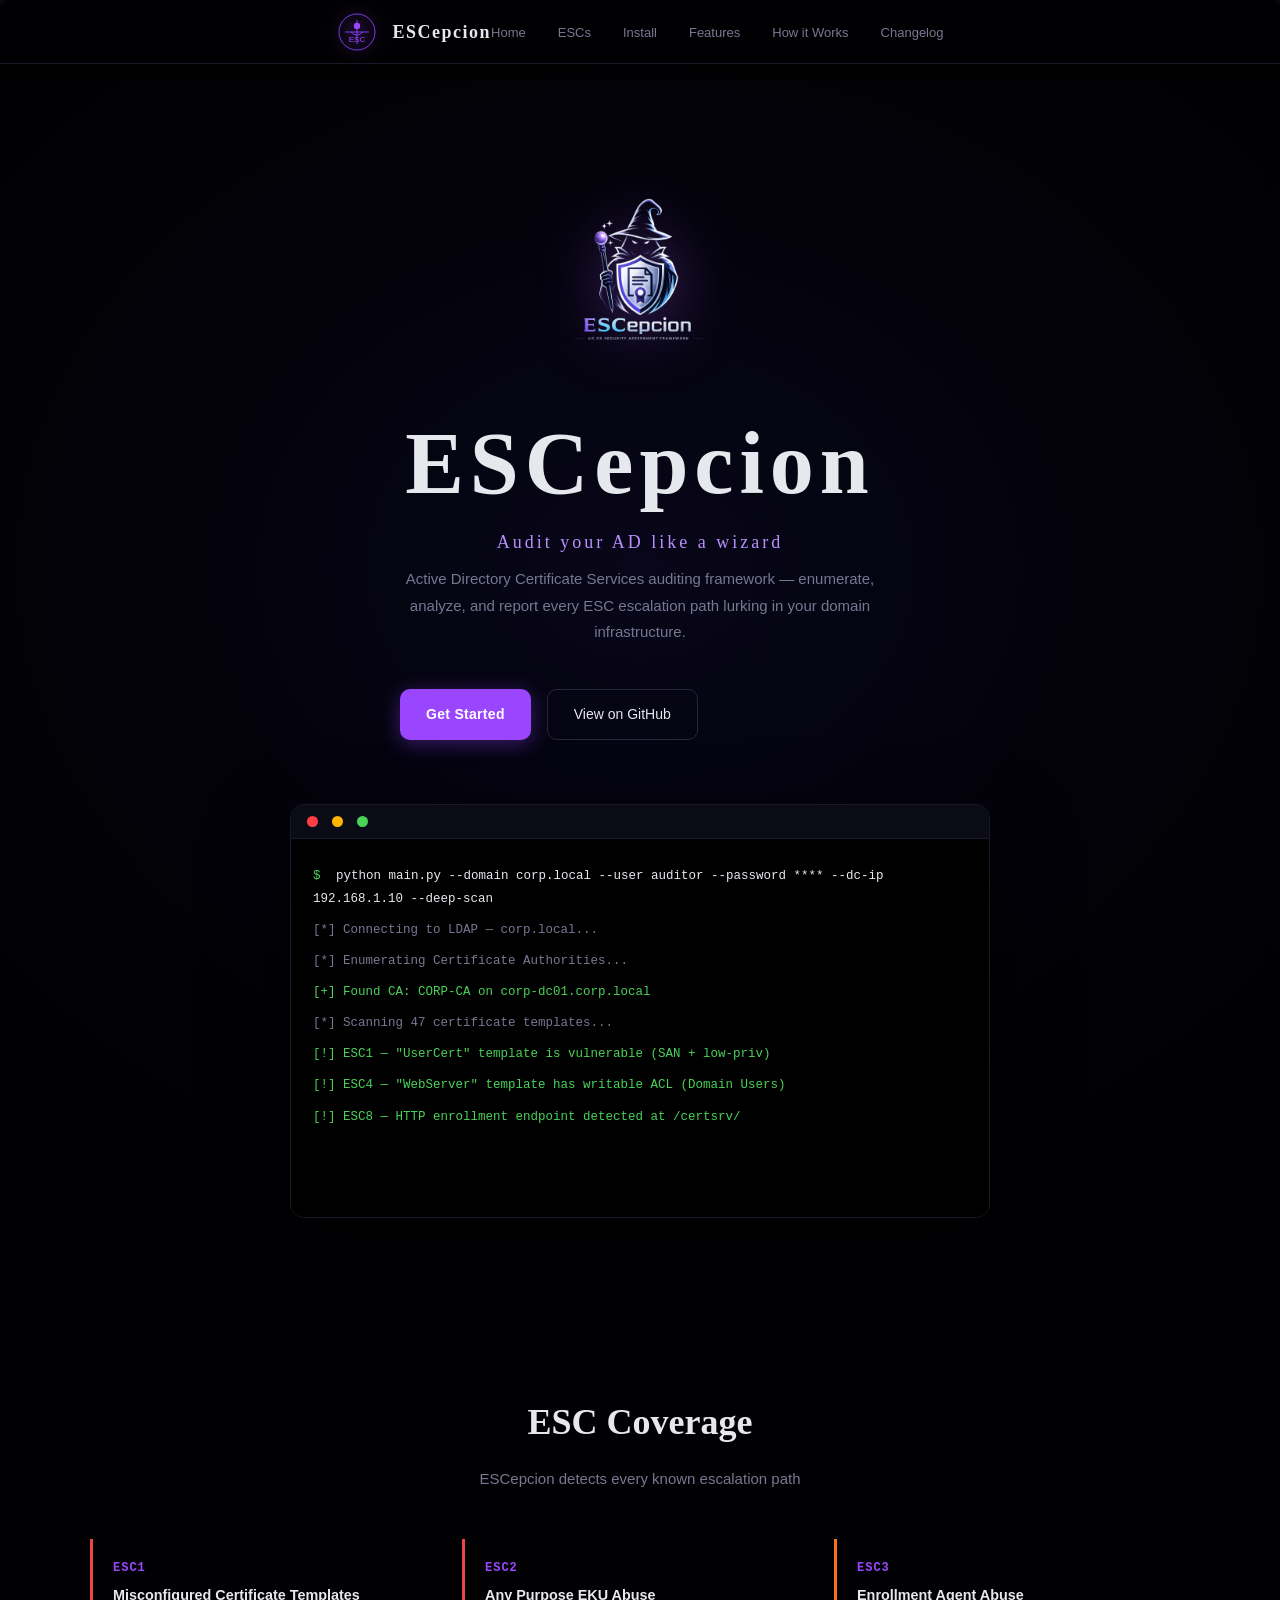
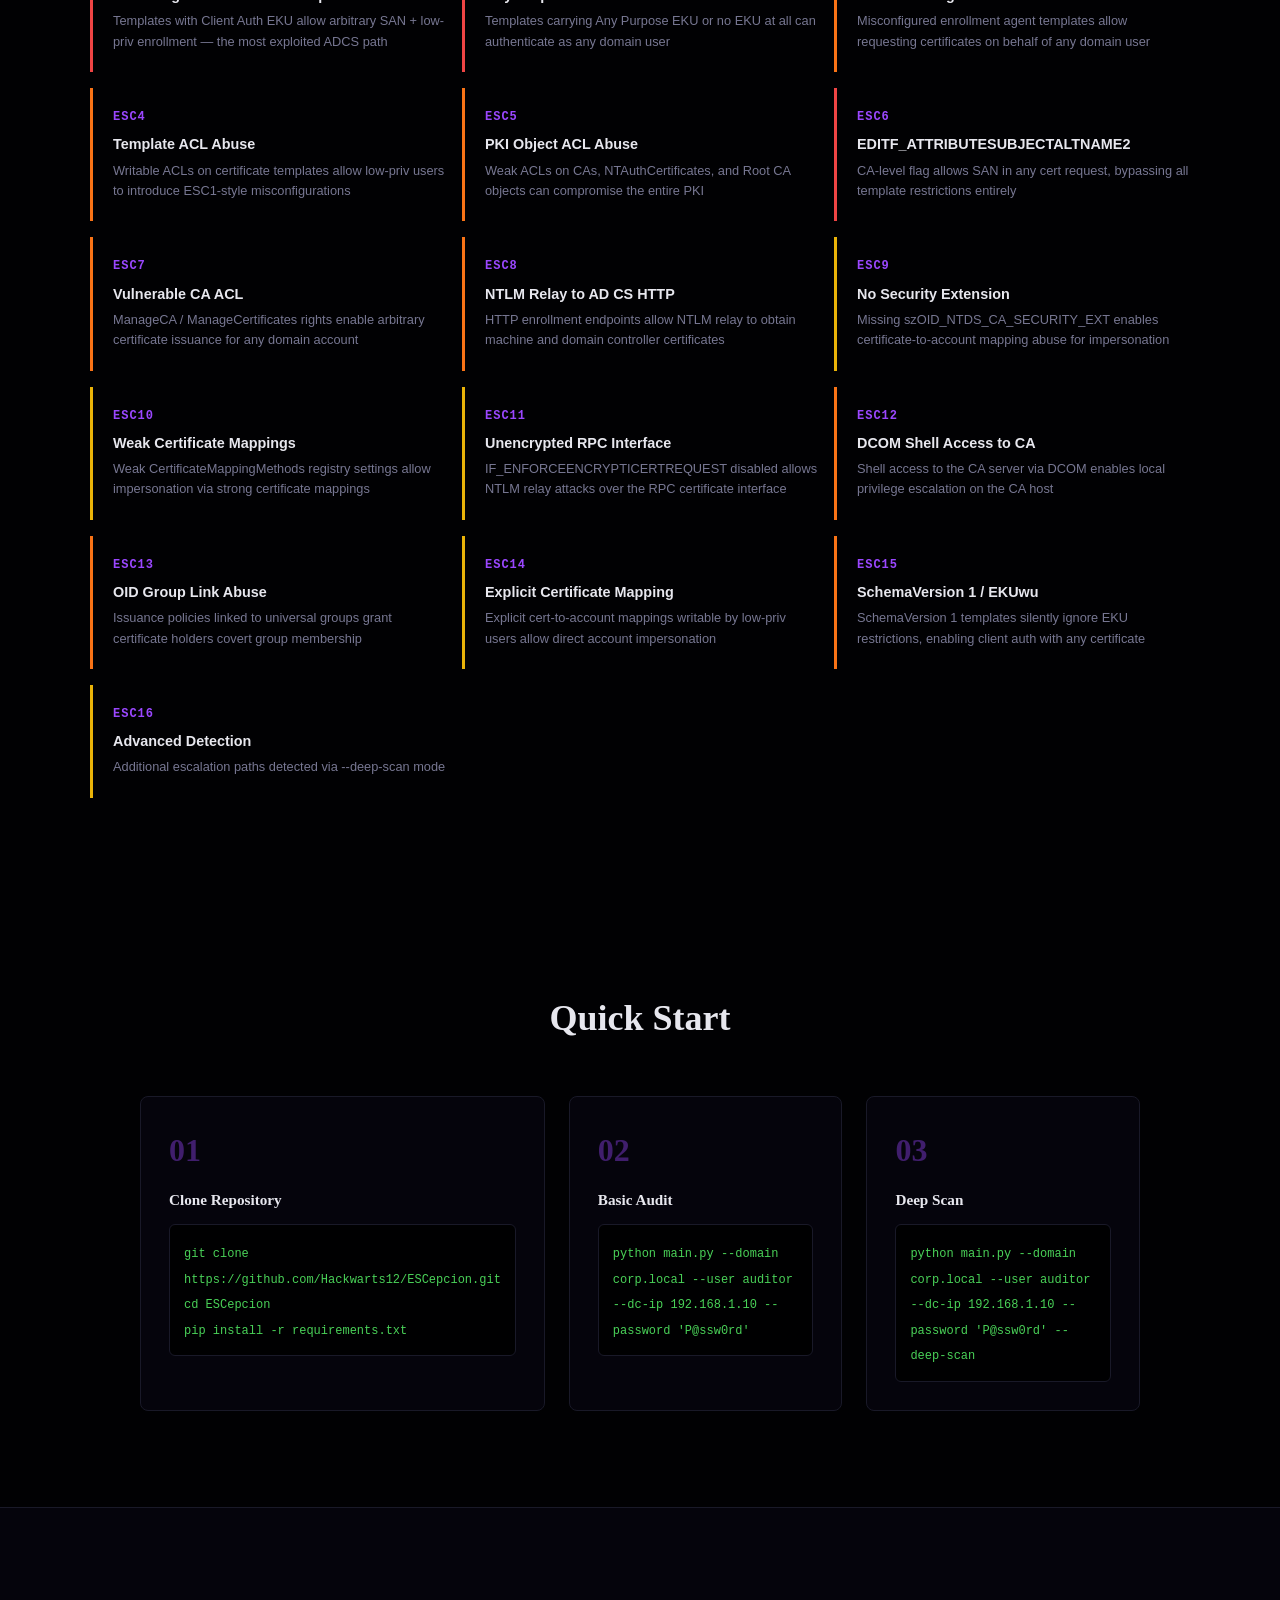
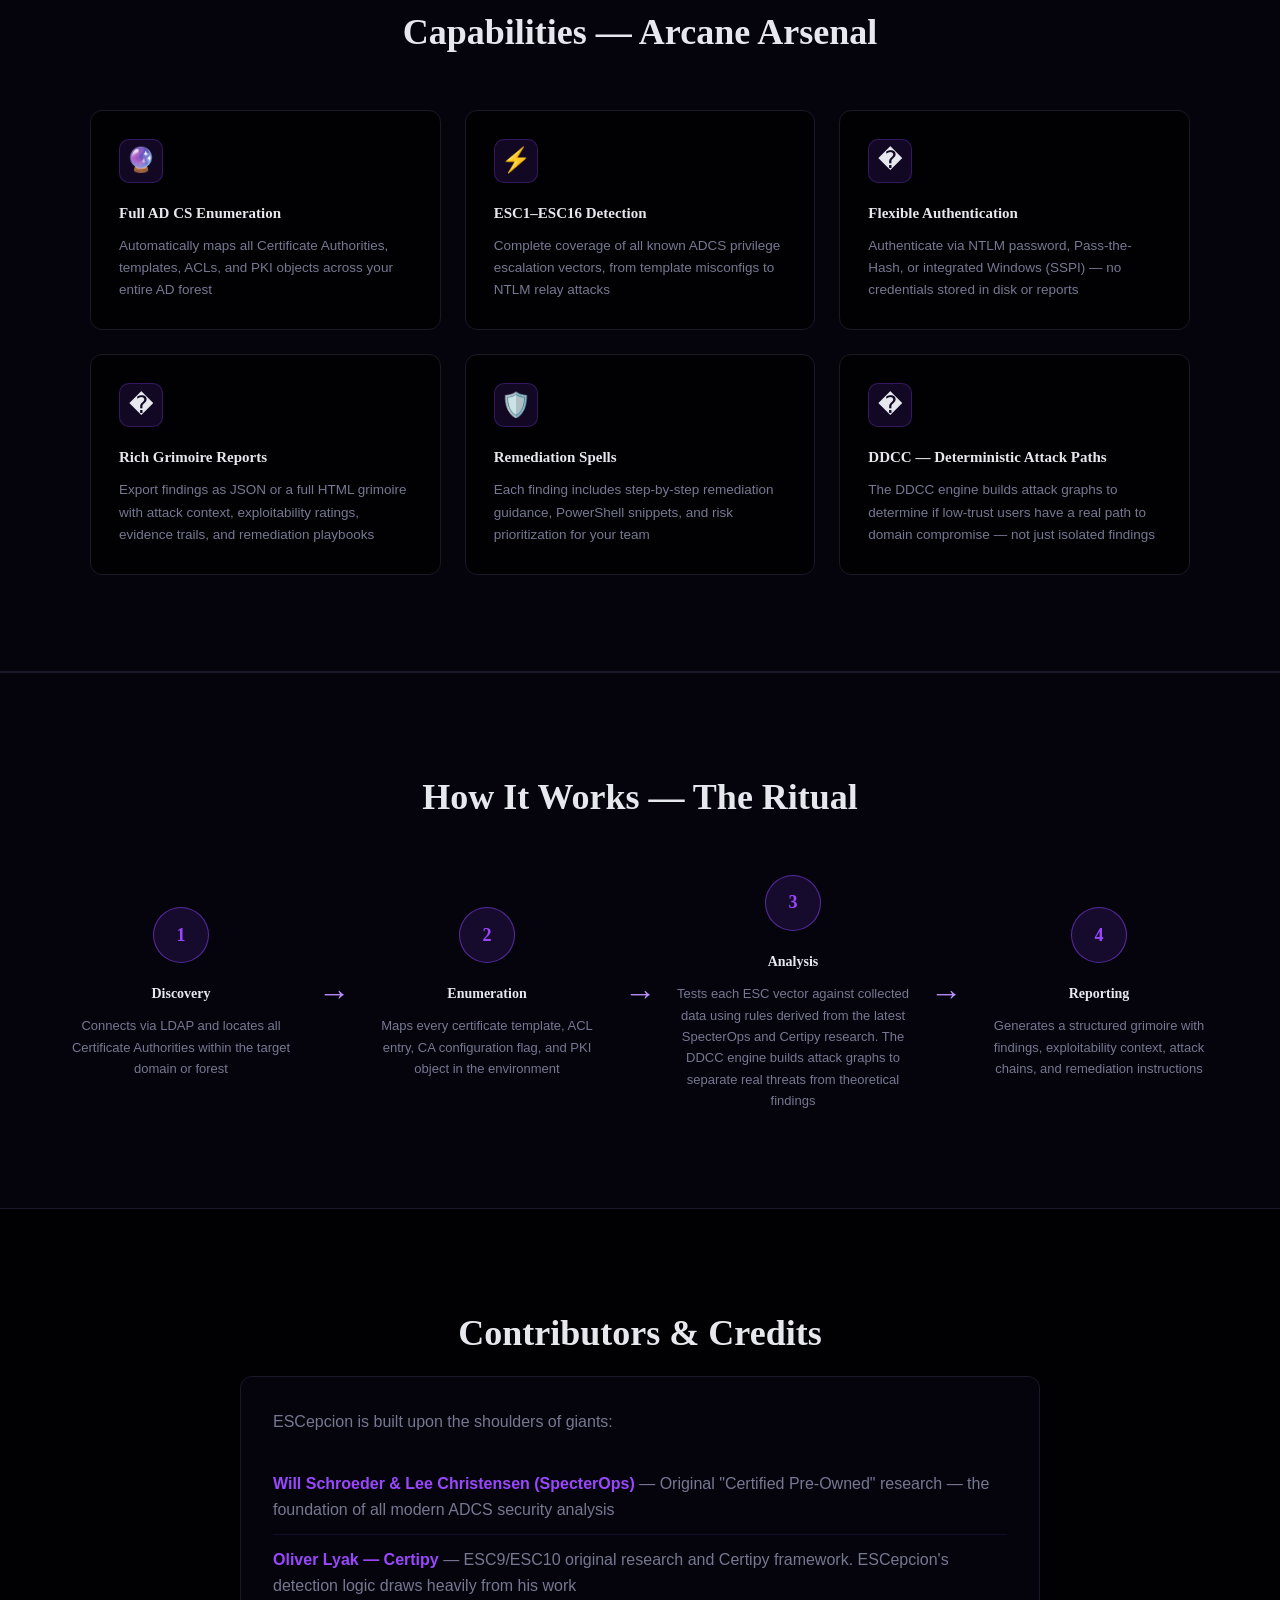
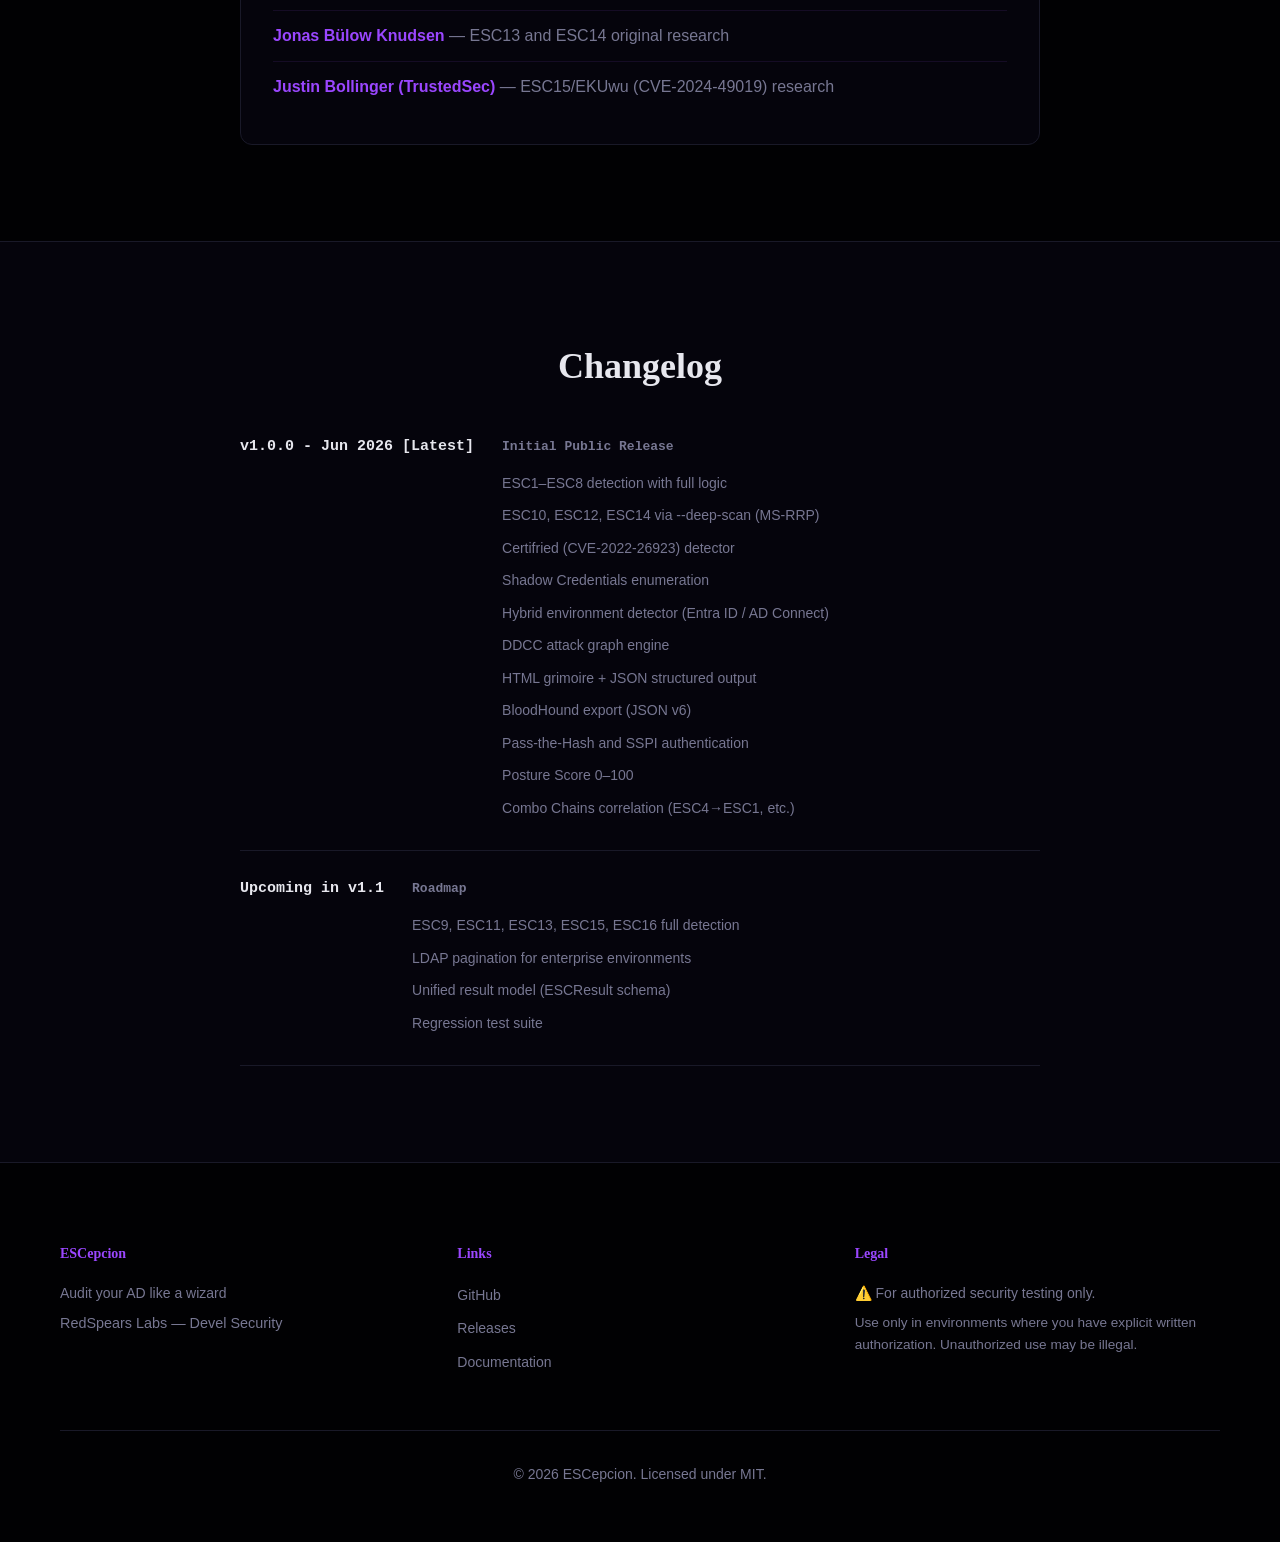
==== commit 631bba25: "Add wizard logo to hero section and lower terminal position for better visual hierarchy" ====
--- a/index.html
+++ b/index.html
@@ -43,6 +43,9 @@
         <section id="hero" class="hero">
             <div class="container">
                 <div class="hero-content">
+                    <div class="hero-logo">
+                        <img src="logo.png" alt="ESCepcion Logo" class="logo-main">
+                    </div>
                     <h1 class="glitch" data-text="ESCepcion">ESCepcion</h1>
                     <p class="tagline">Audit your AD like a wizard</p>
                     <p class="hero-description">
@@ -57,7 +60,7 @@
                         </a>
                     </div>
                 </div>
-                <div class="terminal-window">
+                <div class="terminal-window" style="margin-top: 4rem;">
                     <div class="terminal-header">
                         <span class="terminal-dot red"></span>
                         <span class="terminal-dot yellow"></span>
--- a/styles.css
+++ b/styles.css
@@ -155,6 +155,26 @@
     z-index: 1;
 }
 
+.hero-logo {
+    margin-bottom: 2rem;
+    animation: float 7s ease-in-out infinite;
+}
+
+.logo-main {
+    width: 200px;
+    height: auto;
+    filter: drop-shadow(0 0 30px rgba(168, 85, 247, 0.4));
+}
+
+@keyframes float {
+    0%, 100% {
+        transform: translateY(0);
+    }
+    50% {
+        transform: translateY(-14px);
+    }
+}
+
 .glitch {
     font-family: 'Cinzel', serif;
     font-size: clamp(48px, 8vw, 88px);
@@ -379,139 +399,142 @@
 
 .escs-grid {
     display: grid;
-    grid-template-columns: repeat(auto-fill, minmax(300px, 1fr));
-    gap: 1.25rem;
+    grid-template-columns: repeat(3, 1fr);
+    gap: 1rem;
     margin-top: 3rem;
+    max-width: 1100px;
+    margin-left: auto;
+    margin-right: auto;
 }
 
 .esc-card {
-    background: var(--card-bg);
-    border: 1px solid var(--card-border);
-    border-radius: 12px;
-    padding: 1.5rem;
-    transition: all 0.25s ease;
+    background: transparent;
+    border: none;
+    border-left: 3px solid var(--border);
+    padding: 1.25rem 0 1.25rem 1.25rem;
+    transition: all 0.2s ease;
     position: relative;
-    overflow: hidden;
-    cursor: default;
-}
-
-.esc-card::before {
-    content: '';
-    position: absolute;
-    top: 0;
-    left: 0;
-    right: 0;
-    height: 2px;
-    background: var(--neon-purple);
-    opacity: 0.8;
-}
-
-.esc-card[data-esc="1"]::before,
-.esc-card[data-esc="2"]::before,
-.esc-card[data-esc="6"]::before {
-    background: #ef4444;
-}
-
-.esc-card[data-esc="3"]::before,
-.esc-card[data-esc="4"]::before,
-.esc-card[data-esc="5"]::before,
-.esc-card[data-esc="7"]::before,
-.esc-card[data-esc="8"]::before,
-.esc-card[data-esc="12"]::before,
-.esc-card[data-esc="13"]::before,
-.esc-card[data-esc="15"]::before {
-    background: #f97316;
-}
-
-.esc-card[data-esc="9"]::before,
-.esc-card[data-esc="10"]::before,
-.esc-card[data-esc="11"]::before,
-.esc-card[data-esc="14"]::before,
-.esc-card[data-esc="16"]::before {
-    background: #eab308;
+}
+
+.esc-card[data-esc="1"],
+.esc-card[data-esc="2"],
+.esc-card[data-esc="6"] {
+    border-left-color: #ef4444;
+}
+
+.esc-card[data-esc="3"],
+.esc-card[data-esc="4"],
+.esc-card[data-esc="5"],
+.esc-card[data-esc="7"],
+.esc-card[data-esc="8"],
+.esc-card[data-esc="12"],
+.esc-card[data-esc="13"],
+.esc-card[data-esc="15"] {
+    border-left-color: #f97316;
+}
+
+.esc-card[data-esc="9"],
+.esc-card[data-esc="10"],
+.esc-card[data-esc="11"],
+.esc-card[data-esc="14"],
+.esc-card[data-esc="16"] {
+    border-left-color: #eab308;
 }
 
 .esc-card:hover {
-    transform: translateY(-3px);
-    box-shadow: 0 8px 32px rgba(0, 0, 0, 0.3), 0 0 24px rgba(168, 85, 247, 0.12);
-    border-color: var(--neon-purple);
+    border-left-width: 4px;
+    padding-left: 1.5rem;
 }
 
 .esc-number {
+    font-size: 0.75rem;
+    font-weight: 700;
+    color: var(--primary);
+    margin-bottom: 0.5rem;
+    letter-spacing: 1px;
+    font-family: 'Space Mono', monospace;
+    text-transform: uppercase;
+}
+
+.esc-card h3 {
+    color: var(--text);
+    margin-bottom: 0.4rem;
     font-size: 0.9rem;
+    font-weight: 600;
+    line-height: 1.3;
+    font-family: 'Outfit', sans-serif;
+}
+
+.esc-card p {
+    color: var(--text-muted);
+    font-size: 0.8rem;
+    line-height: 1.6;
+    font-weight: 300;
+}
+
+.install-grid {
+    display: grid;
+    grid-template-columns: repeat(3, 1fr);
+    gap: 1.5rem;
+    margin-top: 3rem;
+    max-width: 1000px;
+    margin-left: auto;
+    margin-right: auto;
+}
+
+.install-card {
+    background: var(--surface);
+    border: 1px solid var(--border);
+    border-radius: 8px;
+    padding: 1.75rem;
+    transition: all 0.2s ease;
+}
+
+.install-card:hover {
+    border-color: var(--border-mid);
+    transform: translateY(-2px);
+}
+
+.step-number {
+    font-size: 2rem;
     font-weight: 700;
-    color: var(--neon-purple);
-    margin-bottom: 0.5rem;
-    letter-spacing: 0.5px;
-    font-family: 'Courier New', monospace;
-}
-
-.esc-card h3 {
-    color: var(--text-primary);
-    margin-bottom: 0.5rem;
+    color: var(--primary);
+    opacity: 0.4;
+    margin-bottom: 0.75rem;
+    font-family: 'Cinzel', serif;
+}
+
+.install-card h3 {
+    font-family: 'Cinzel', serif;
+    color: var(--text);
+    margin-bottom: 0.75rem;
     font-size: 0.95rem;
     font-weight: 600;
-    line-height: 1.4;
-}
-
-.esc-card p {
-    color: var(--text-secondary);
-    font-size: 0.85rem;
-    line-height: 1.65;
-}
-
-.install-grid {
-    display: grid;
-    grid-template-columns: repeat(auto-fit, minmax(300px, 1fr));
-    gap: 2rem;
-    margin-top: 3rem;
-}
-
-.install-card {
-    background: var(--card-bg);
-    border: 1px solid var(--card-border);
-    border-radius: 12px;
-    padding: 2rem;
-    transition: all 0.3s ease;
-}
-
-.install-card:hover {
-    border-color: var(--neon-cyan);
-    box-shadow: 0 10px 40px rgba(6, 182, 212, 0.2);
-}
-
-.step-number {
-    font-size: 3rem;
-    font-weight: bold;
-    color: var(--neon-cyan);
-    opacity: 0.3;
-    margin-bottom: 1rem;
-}
-
-.install-card h3 {
-    color: var(--text-primary);
-    margin-bottom: 1rem;
 }
 
 .code-block {
-    background: var(--bg-darker);
-    border: 1px solid rgba(168, 85, 247, 0.2);
-    border-radius: 8px;
-    padding: 1rem;
-    margin-top: 1rem;
+    background: oklch(5.5% 0.01 285);
+    border: 1px solid var(--border);
+    border-radius: 6px;
+    padding: 0.875rem;
+    margin-top: 0.75rem;
 }
 
 .code-block code {
-    color: var(--neon-green);
-    font-family: 'Courier New', monospace;
-    font-size: 0.9rem;
+    color: var(--green);
+    font-family: 'Space Mono', monospace;
+    font-size: 0.75rem;
+    line-height: 1.6;
 }
 
 .features-grid {
     display: grid;
-    grid-template-columns: repeat(auto-fit, minmax(300px, 1fr));
-    gap: 2rem;
+    grid-template-columns: repeat(3, 1fr);
+    gap: 1.5rem;
     margin-top: 3rem;
+    max-width: 1100px;
+    margin-left: auto;
+    margin-right: auto;
 }
 
 .feature-card {
@@ -740,13 +763,21 @@
     font-size: 14px;
 }
 
+@media (max-width: 1024px) {
+    .escs-grid,
+    .features-grid,
+    .install-grid {
+        grid-template-columns: repeat(2, 1fr);
+    }
+}
+
 @media (max-width: 768px) {
     .nav-links {
         display: none;
     }
     
     .hero .container {
-        grid-template-columns: 1fr;
+        padding: 60px 20px;
     }
     
     .glitch {
@@ -754,7 +785,14 @@
     }
     
     .section-title {
-        font-size: 2rem;
+        font-size: 28px;
+    }
+    
+    .escs-grid,
+    .features-grid,
+    .install-grid {
+        grid-template-columns: 1fr;
+        gap: 1rem;
     }
     
     .workflow {
@@ -764,4 +802,13 @@
     .workflow-arrow {
         transform: rotate(90deg);
     }
-}
+    
+    .changelog-item {
+        flex-direction: column;
+        gap: 12px;
+    }
+    
+    .changelog-date {
+        min-width: auto;
+    }
+}
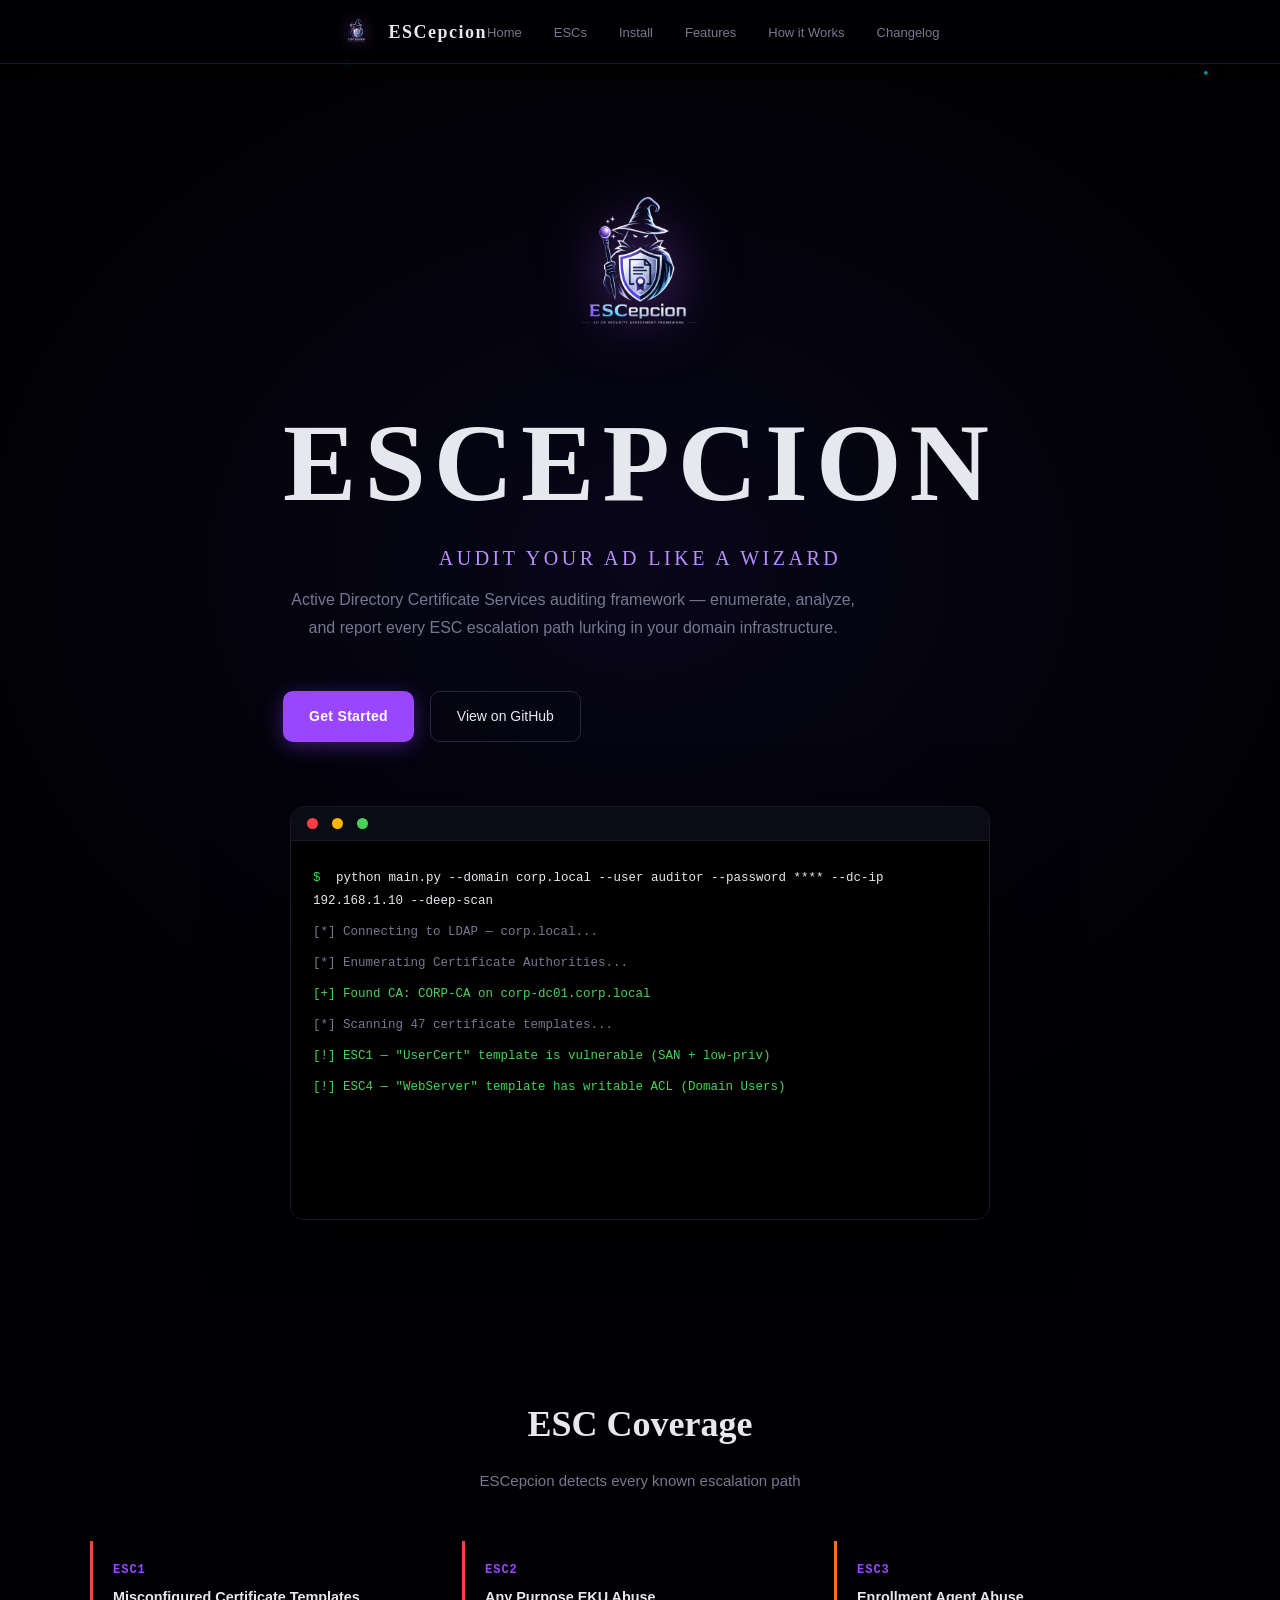
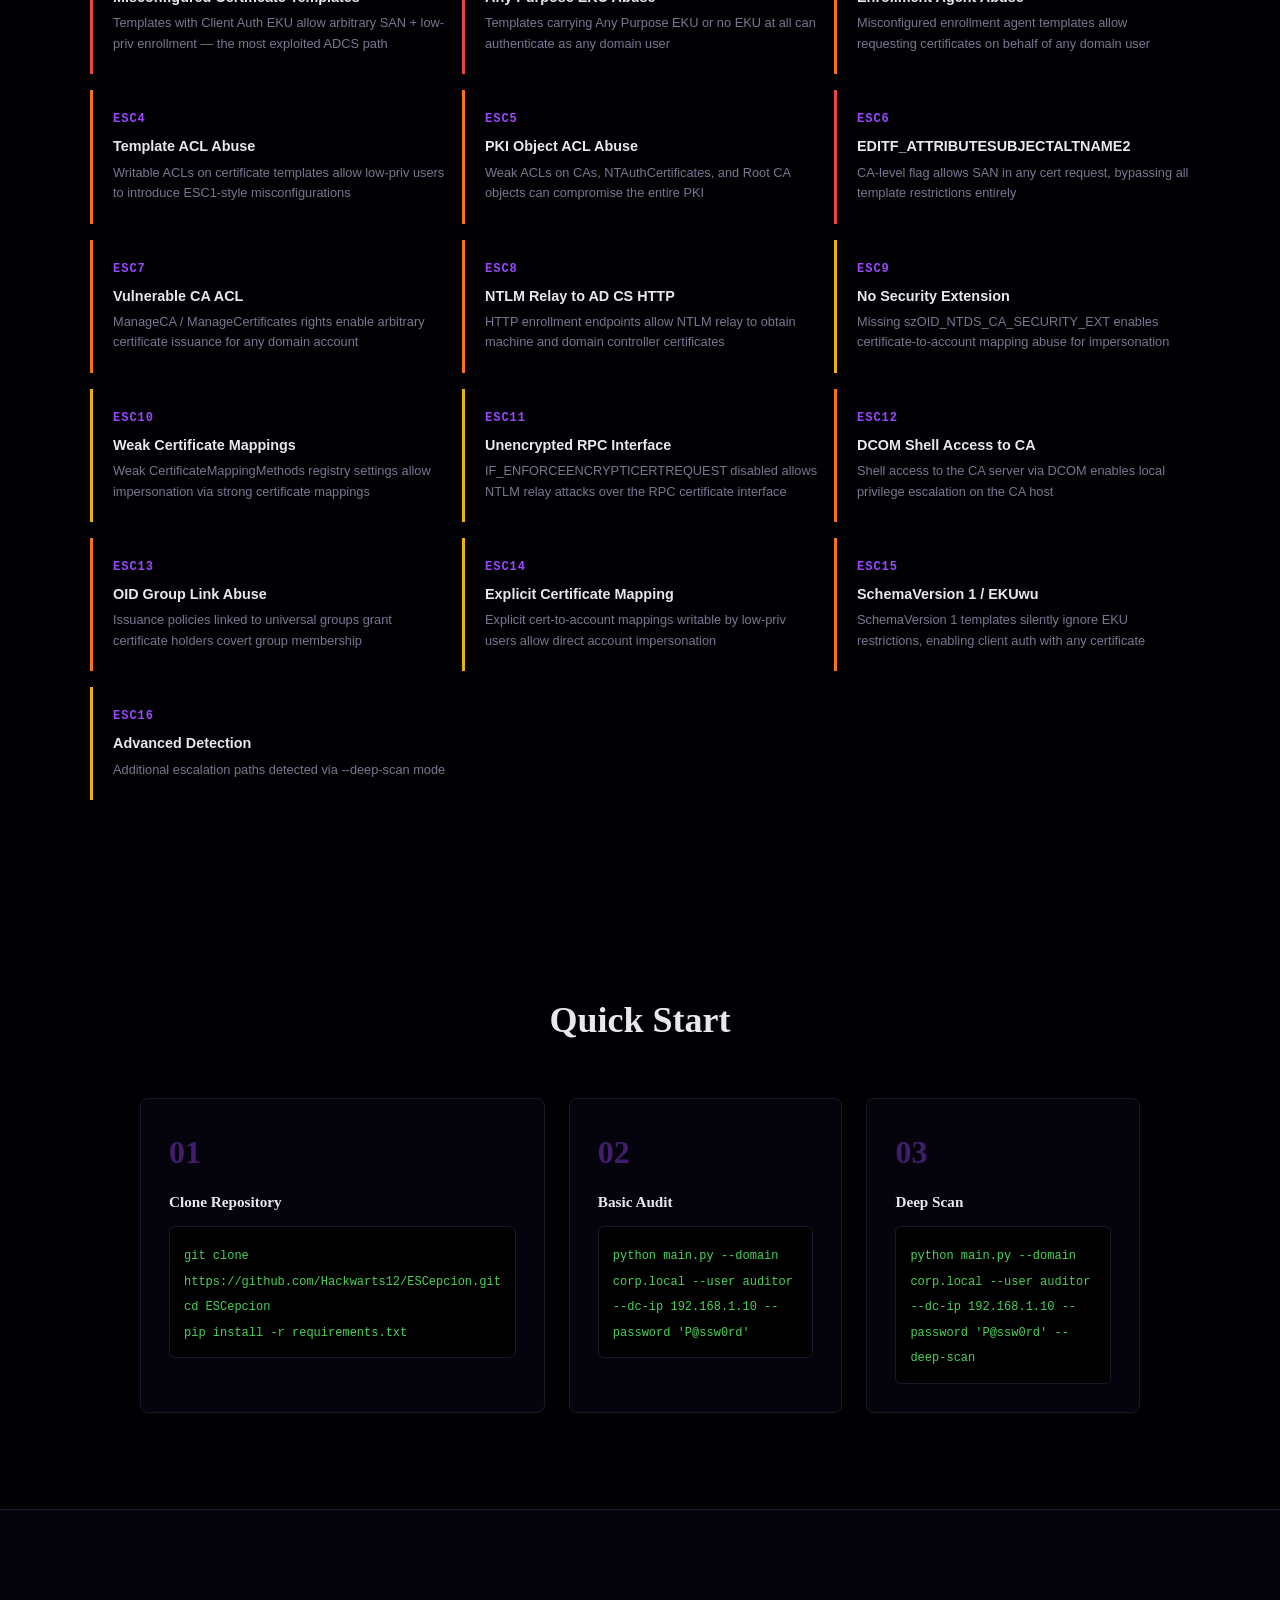
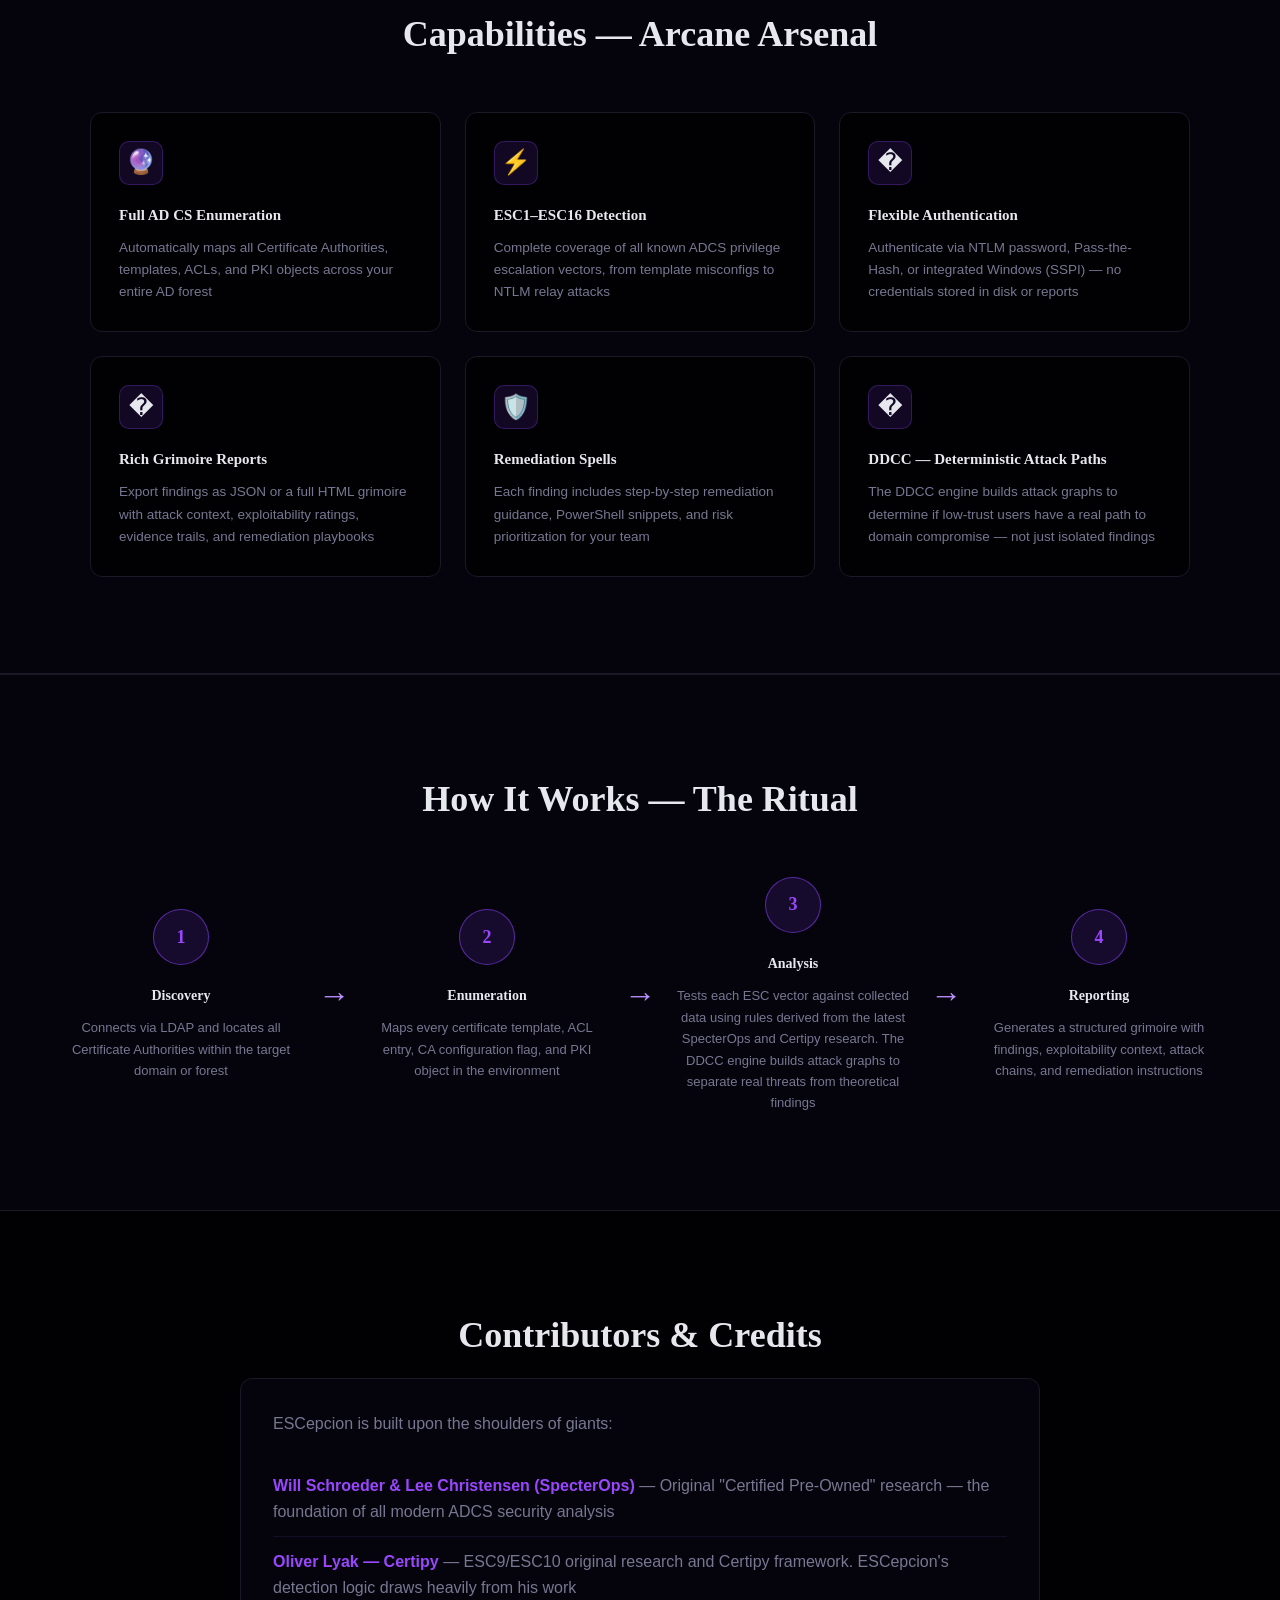
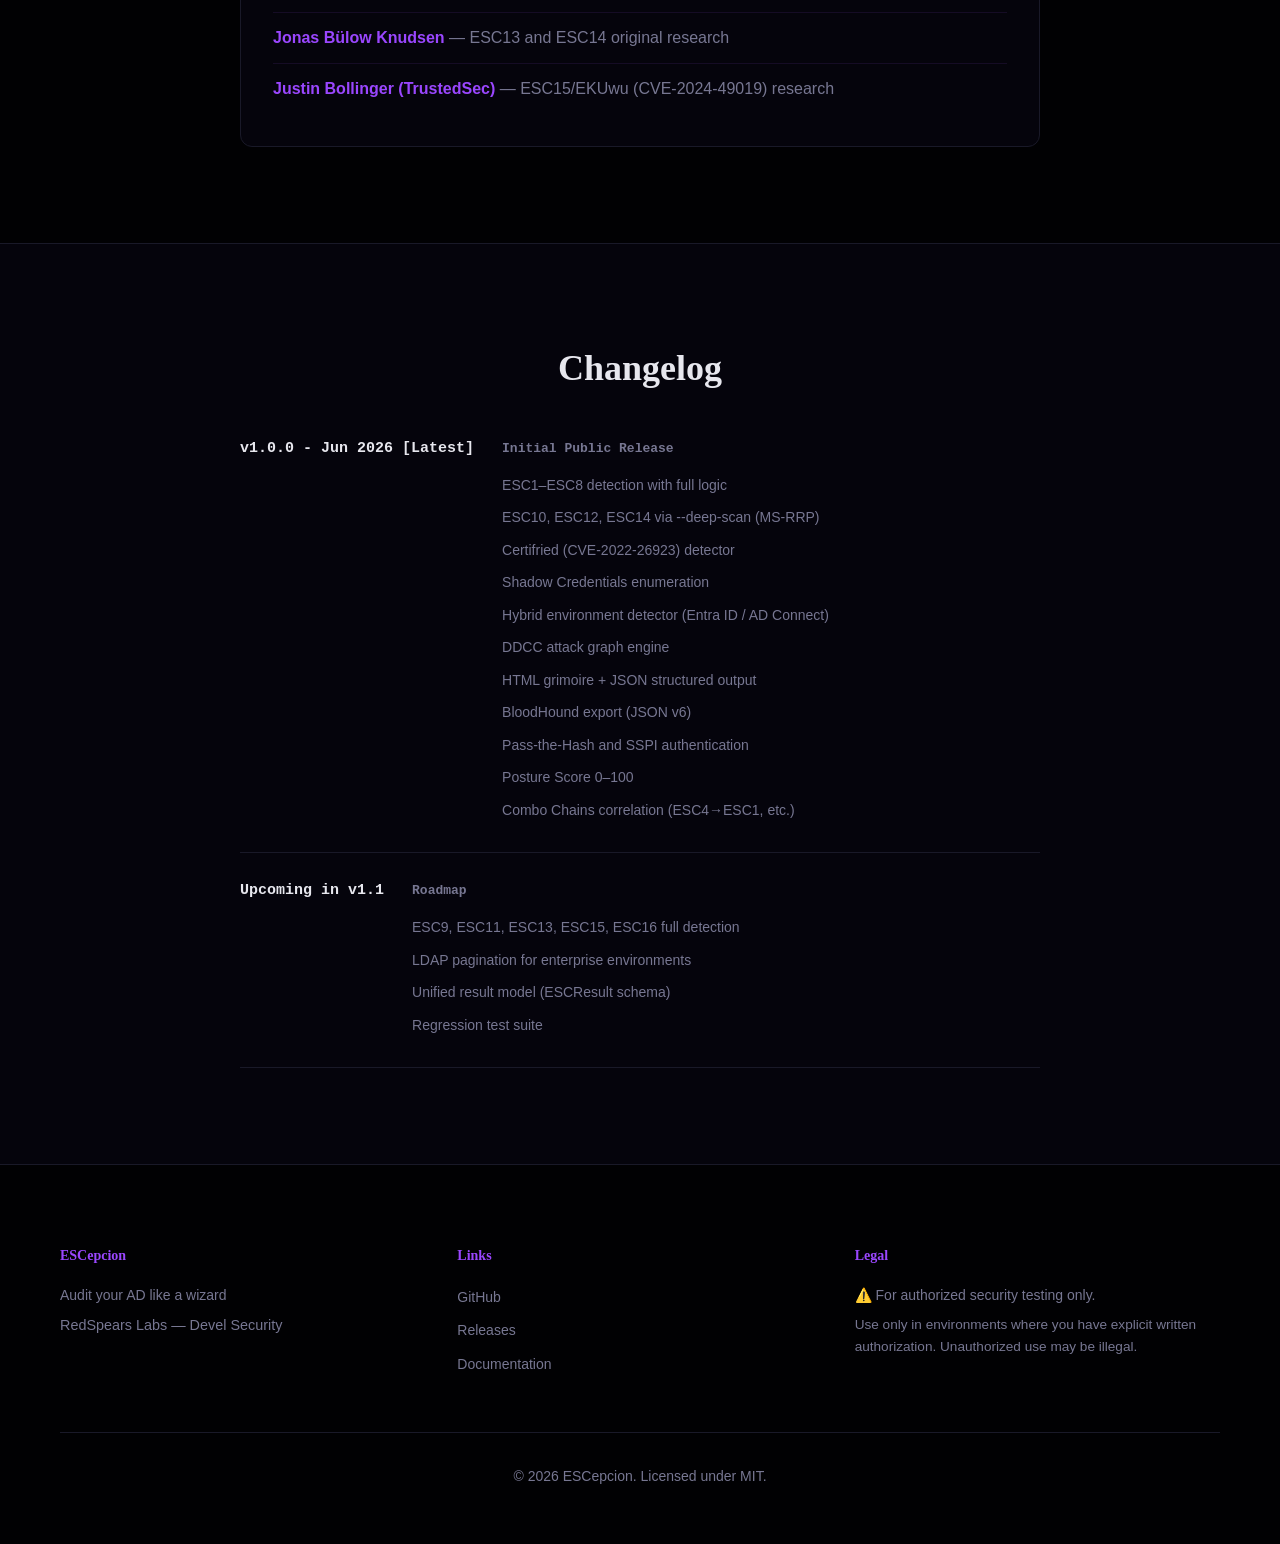
==== commit e63c1bed: "Update navbar logo to smaller wizard icon, increase hero title size, fix capitalization to ESCepcion" ====
--- a/index.html
+++ b/index.html
@@ -18,13 +18,7 @@
         <nav class="navbar">
             <div class="container">
                 <div class="logo">
-                    <svg class="logo-icon" viewBox="0 0 100 100" xmlns="http://www.w3.org/2000/svg">
-                        <circle cx="50" cy="50" r="45" fill="none" stroke="currentColor" stroke-width="2"/>
-                        <path d="M50 20 L50 80 M20 50 L80 50" stroke="currentColor" stroke-width="2"/>
-                        <circle cx="50" cy="35" r="8" fill="currentColor"/>
-                        <path d="M35 50 Q50 65 65 50" fill="none" stroke="currentColor" stroke-width="2"/>
-                        <text x="50" y="75" text-anchor="middle" font-size="20" fill="currentColor">ESC</text>
-                    </svg>
+                    <img src="logo.png" alt="ESCepcion" class="logo-icon-nav">
                     <span class="logo-text">ESCepcion</span>
                 </div>
                 <ul class="nav-links">
--- a/styles.css
+++ b/styles.css
@@ -89,17 +89,16 @@
     gap: 1rem;
 }
 
-.logo-icon {
-    width: 40px;
-    height: 40px;
-    color: var(--neon-purple);
-    filter: drop-shadow(0 0 10px var(--neon-purple));
+.logo-icon-nav {
+    width: 32px;
+    height: 32px;
     transition: all 0.3s ease;
-}
-
-.logo:hover .logo-icon {
-    filter: drop-shadow(0 0 20px var(--neon-purple));
-    transform: rotate(360deg);
+    filter: drop-shadow(0 0 8px rgba(168, 85, 247, 0.6));
+}
+
+.logo:hover .logo-icon-nav {
+    filter: drop-shadow(0 0 15px rgba(168, 85, 247, 0.8));
+    transform: scale(1.05);
 }
 
 .logo-text {
@@ -156,14 +155,14 @@
 }
 
 .hero-logo {
-    margin-bottom: 2rem;
+    margin-bottom: 2.5rem;
     animation: float 7s ease-in-out infinite;
 }
 
 .logo-main {
-    width: 200px;
+    width: 180px;
     height: auto;
-    filter: drop-shadow(0 0 30px rgba(168, 85, 247, 0.4));
+    filter: drop-shadow(0 0 30px rgba(168, 85, 247, 0.5));
 }
 
 @keyframes float {
@@ -177,13 +176,14 @@
 
 .glitch {
     font-family: 'Cinzel', serif;
-    font-size: clamp(48px, 8vw, 88px);
+    font-size: clamp(56px, 10vw, 110px);
     font-weight: 700;
-    letter-spacing: 6px;
+    letter-spacing: 8px;
     line-height: 1;
-    margin-bottom: 20px;
+    margin-bottom: 24px;
     color: var(--text);
     animation: glow-pulse 4s ease-in-out infinite;
+    text-transform: uppercase;
 }
 
 @keyframes glow-pulse {
@@ -197,20 +197,21 @@
 
 .tagline {
     font-family: 'Cinzel', serif;
-    font-size: clamp(14px, 2.2vw, 18px);
+    font-size: clamp(15px, 2.4vw, 20px);
     color: var(--secondary);
-    margin-bottom: 10px;
-    letter-spacing: 3px;
+    margin-bottom: 12px;
+    letter-spacing: 3.5px;
     font-weight: 400;
+    text-transform: uppercase;
 }
 
 .hero-description {
-    font-size: 15px;
-    color: var(--text-muted);
-    max-width: 480px;
-    margin-bottom: 44px;
+    font-size: 16px;
+    color: var(--text-muted);
+    max-width: 580px;
+    margin-bottom: 48px;
     font-weight: 300;
-    line-height: 1.75;
+    line-height: 1.8;
 }
 
 .hero-buttons {
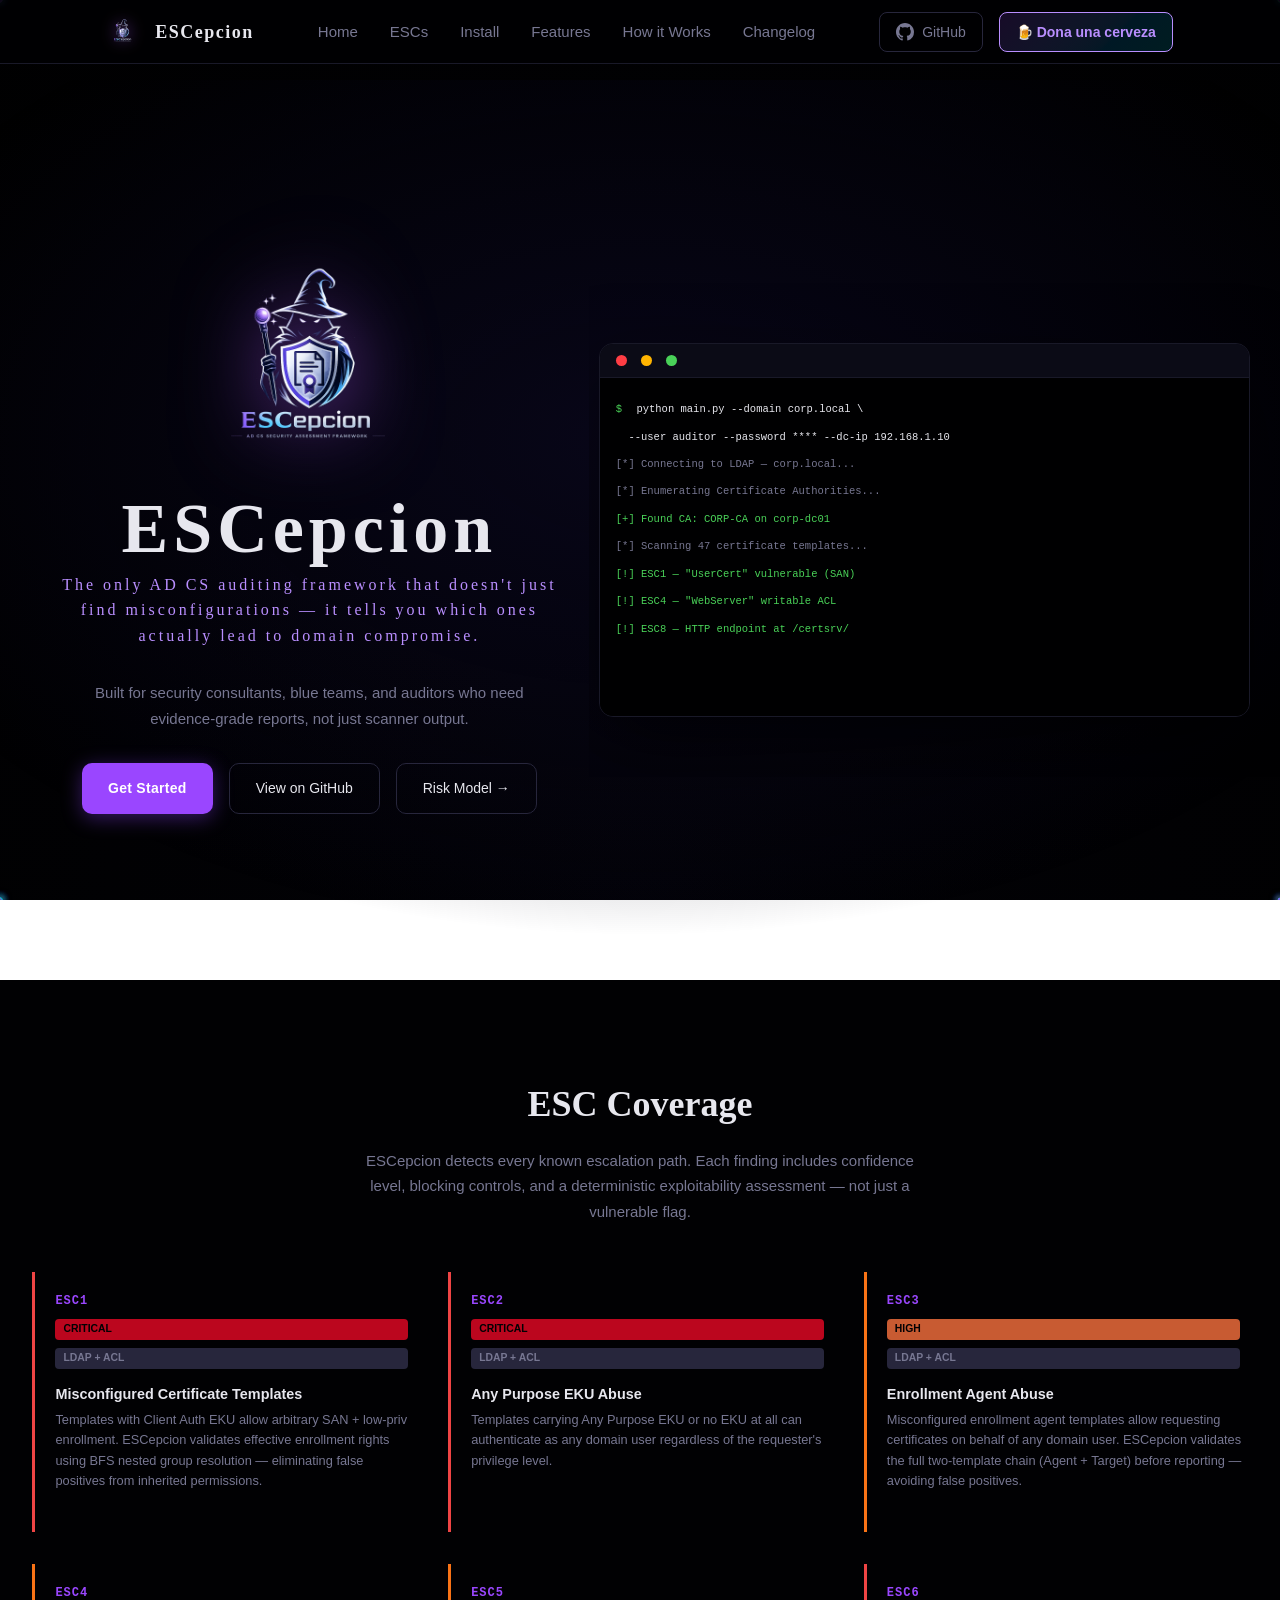
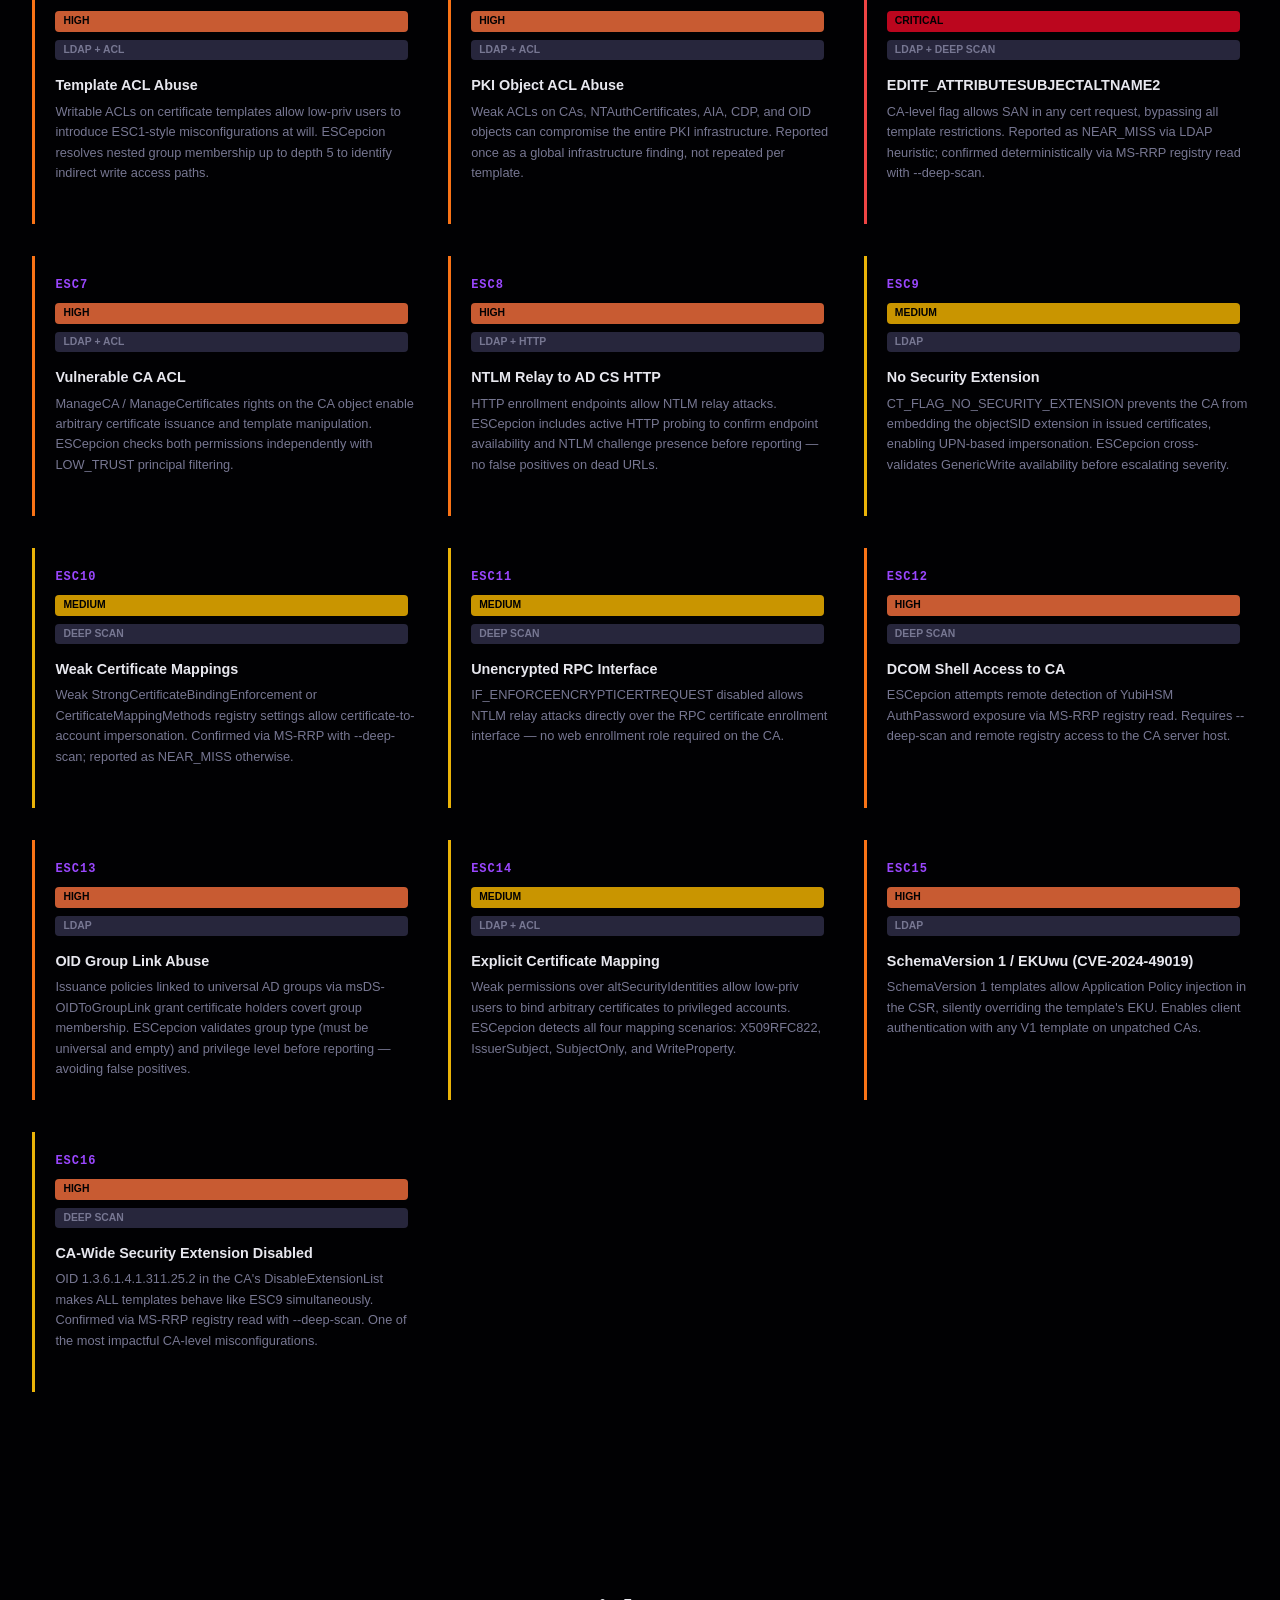
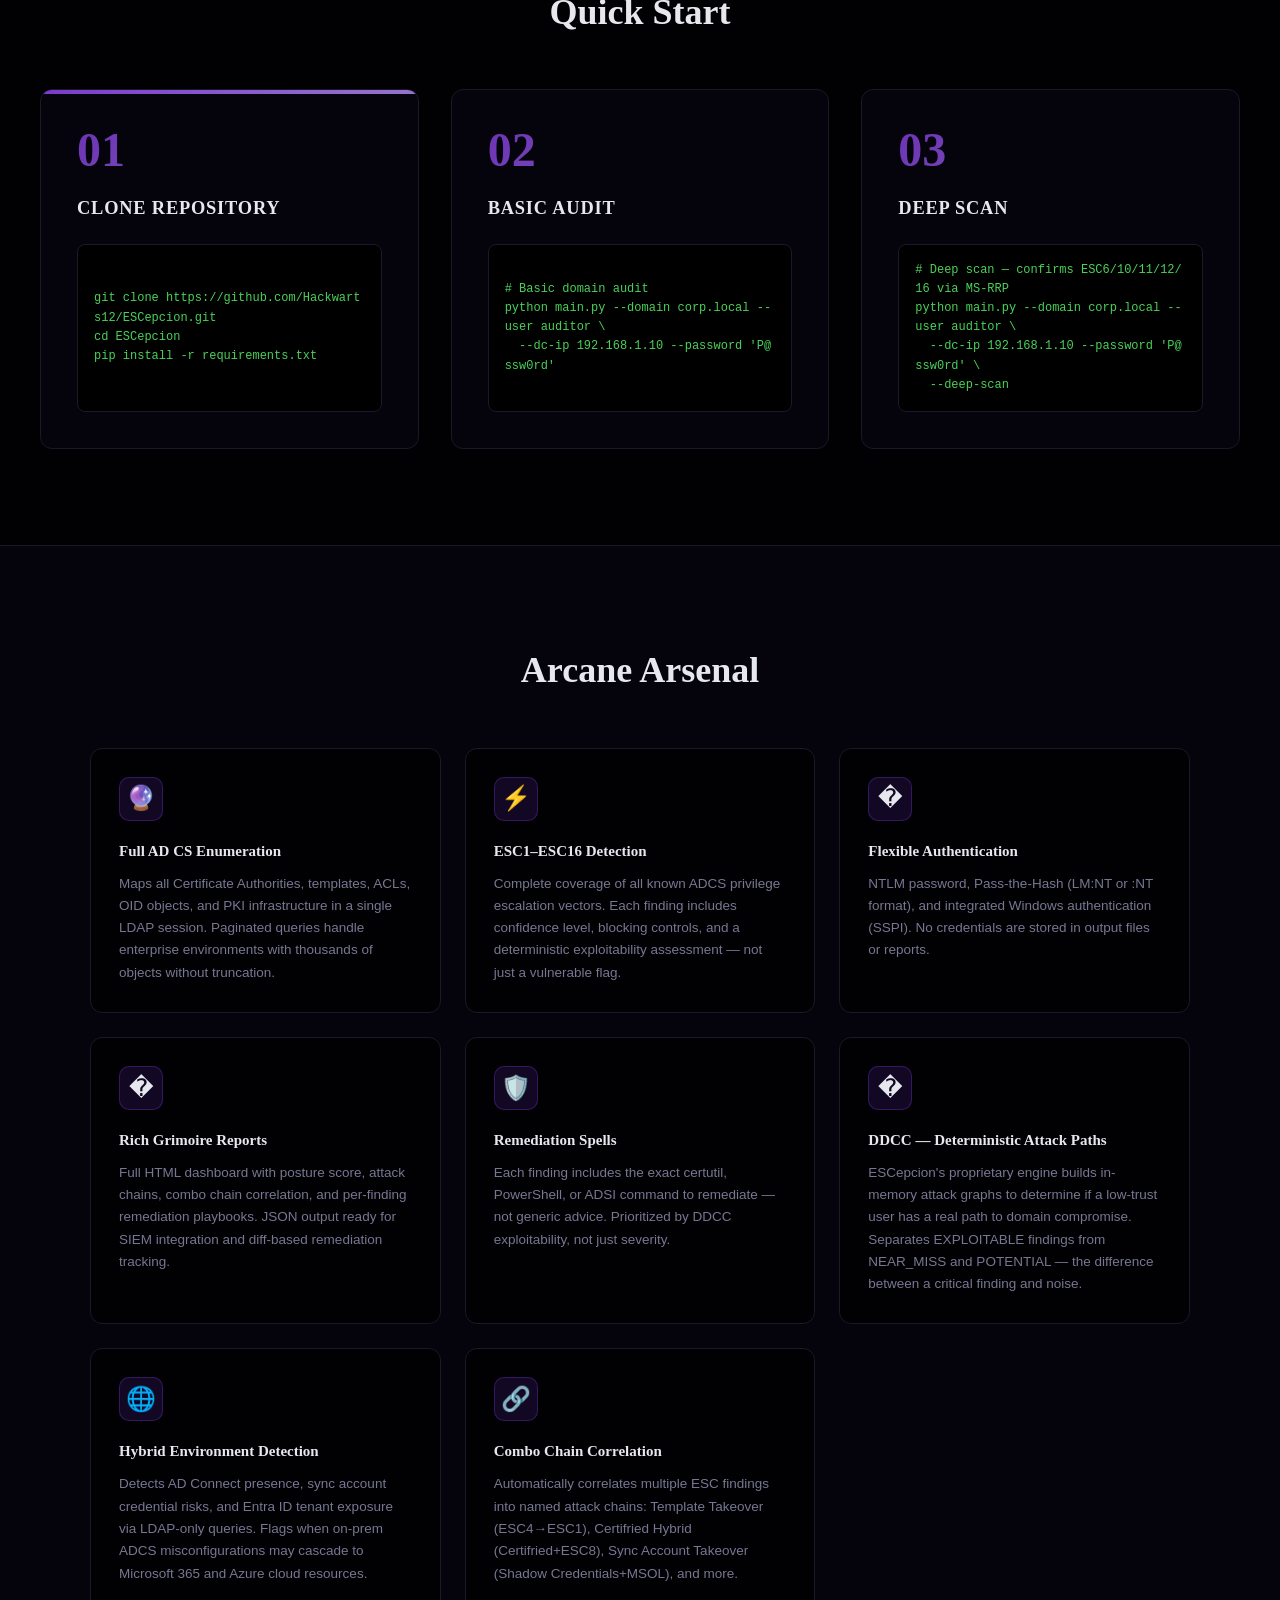
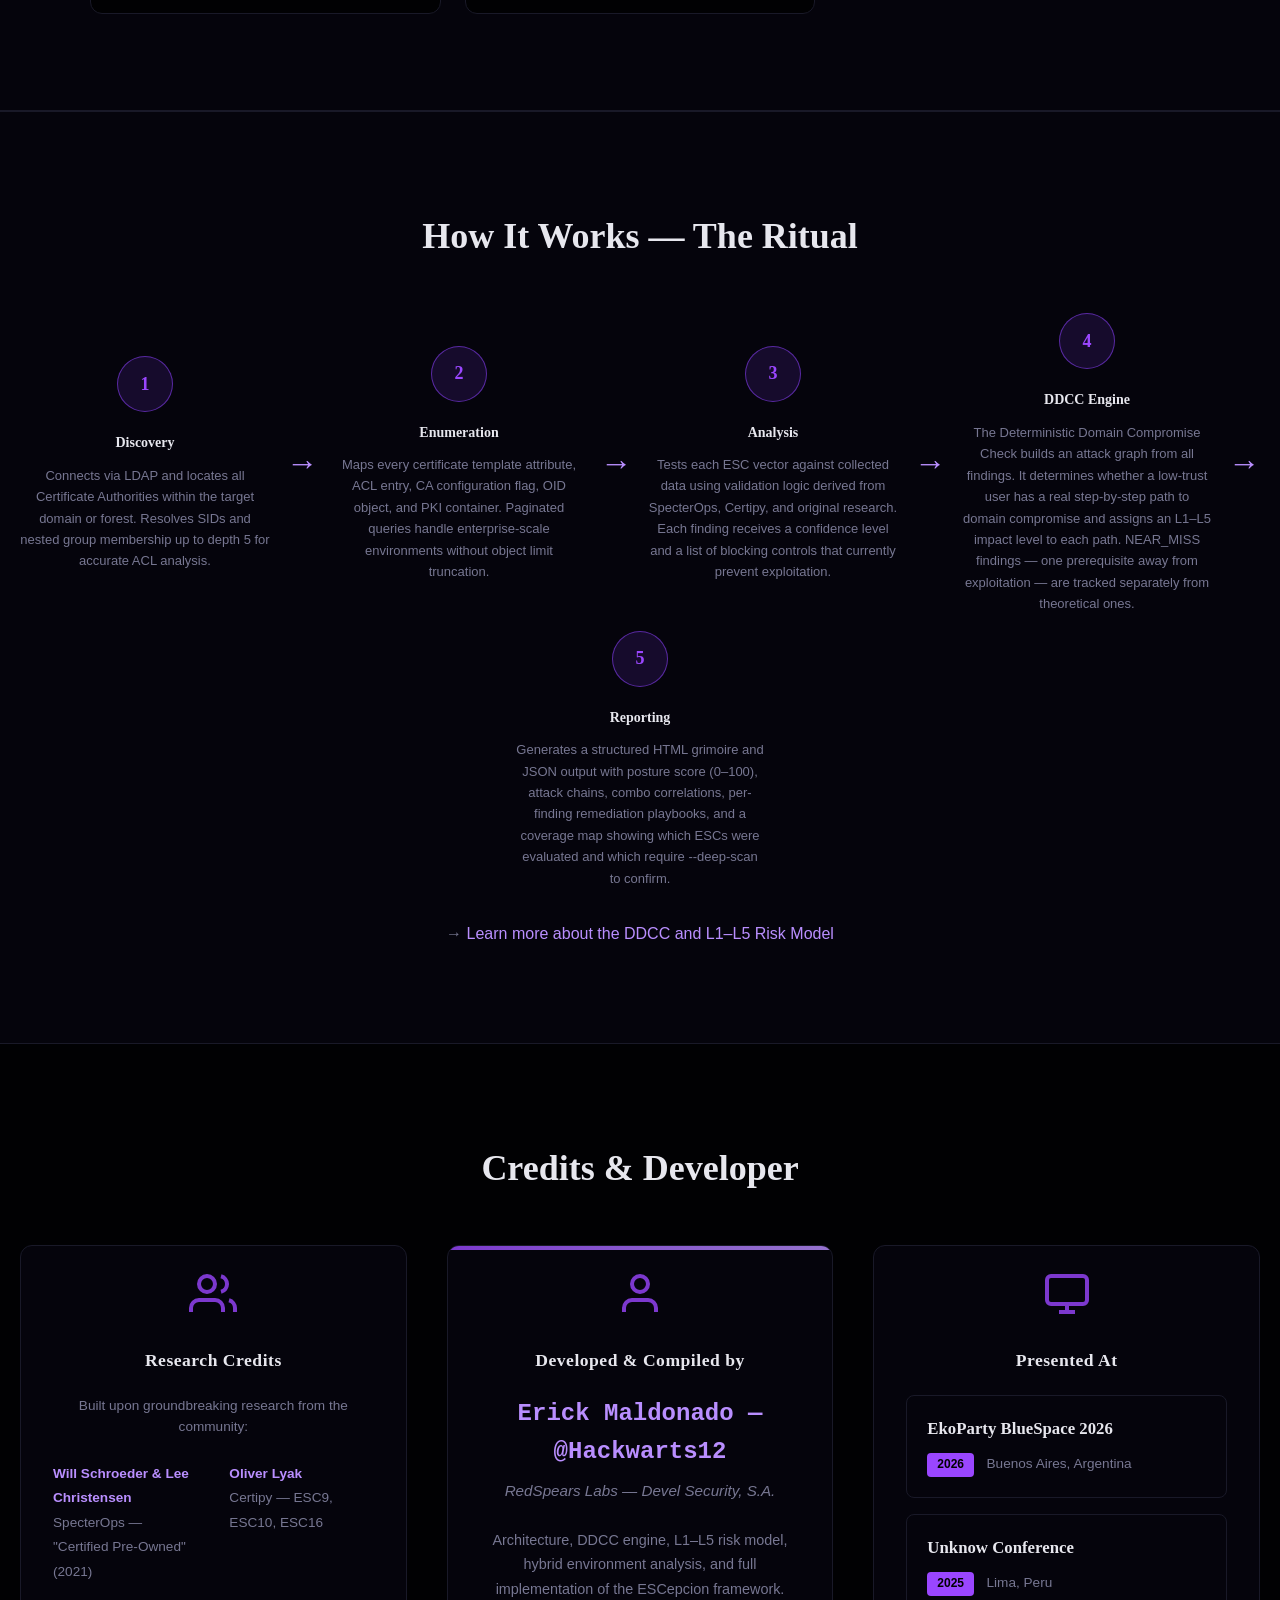
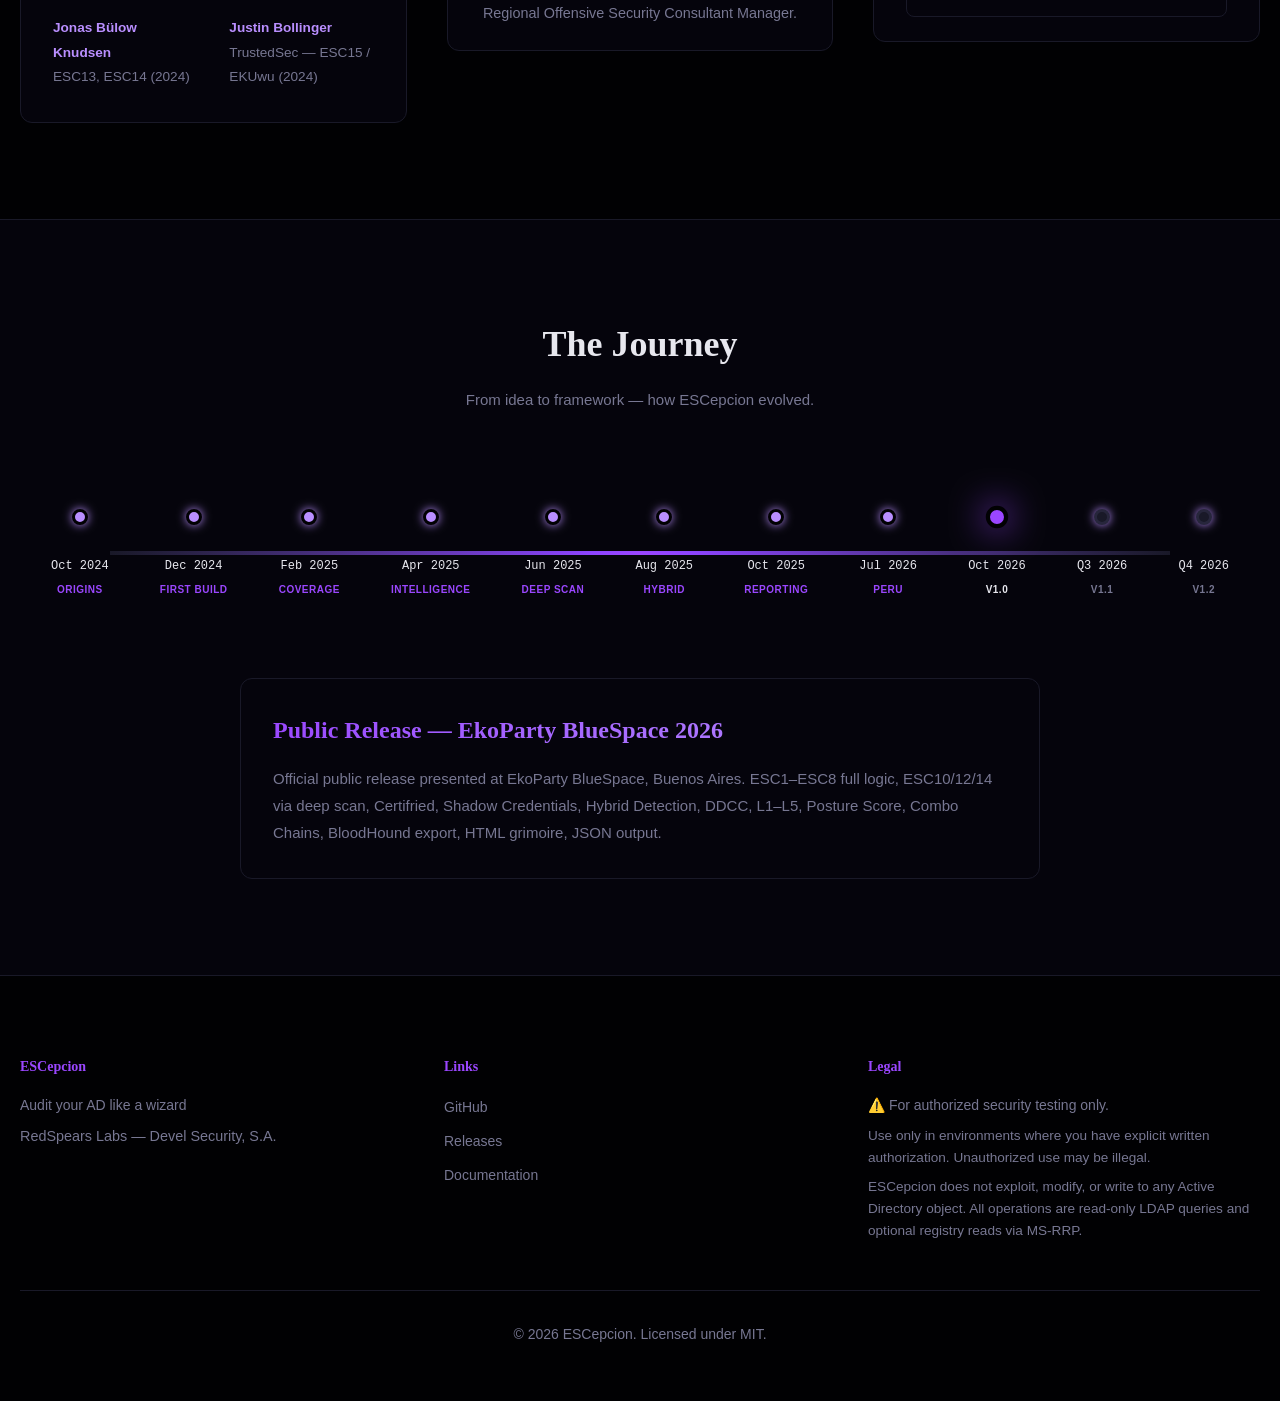
==== commit 875b0d94: "feat: Complete responsive redesign and layout fixes - Restructured hero layout in index.html (hero-l" ====
--- a/index.html
+++ b/index.html
@@ -10,6 +10,8 @@
     <link rel="preconnect" href="https://fonts.gstatic.com" crossorigin>
     <link href="https://fonts.googleapis.com/css2?family=Cinzel:wght@400;600;700&family=Space+Mono:wght@400;700&family=Outfit:wght@300;400;500;600&display=swap" rel="stylesheet">
     <link rel="stylesheet" href="styles.css">
+    <link rel="stylesheet" href="timeline-styles.css">
+    <link rel="stylesheet" href="responsive.css">
 </head>
 <body>
     <canvas id="particles"></canvas>
@@ -21,6 +23,11 @@
                     <img src="logo.png" alt="ESCepcion" class="logo-icon-nav">
                     <span class="logo-text">ESCepcion</span>
                 </div>
+                <button class="nav-toggle" id="navToggle" aria-label="Toggle menu">
+                    <span></span>
+                    <span></span>
+                    <span></span>
+                </button>
                 <ul class="nav-links">
                     <li><a href="#hero">Home</a></li>
                     <li><a href="#escs">ESCs</a></li>
@@ -29,21 +36,36 @@
                     <li><a href="#how">How it Works</a></li>
                     <li><a href="#changelog">Changelog</a></li>
                 </ul>
+                <div class="nav-actions">
+                    <a href="https://github.com/Hackwarts12/ESCepcion" target="_blank" class="github-link">
+                        <svg width="18" height="18" viewBox="0 0 24 24" fill="currentColor">
+                            <path d="M12 0C5.37 0 0 5.37 0 12c0 5.31 3.435 9.795 8.205 11.385.6.105.825-.255.825-.57 0-.285-.015-1.23-.015-2.235-3.015.555-3.795-.735-4.035-1.41-.135-.345-.72-1.41-1.23-1.695-.42-.225-1.02-.78-.015-.795.945-.015 1.62.87 1.845 1.23 1.08 1.815 2.805 1.305 3.495.99.105-.78.42-1.305.765-1.605-2.67-.3-5.46-1.335-5.46-5.925 0-1.305.465-2.385 1.23-3.225-.12-.3-.54-1.53.12-3.18 0 0 1.005-.315 3.3 1.23.96-.27 1.98-.405 3-.405s2.04.135 3 .405c2.295-1.56 3.3-1.23 3.3-1.23.66 1.65.24 2.88.12 3.18.765.84 1.23 1.905 1.23 3.225 0 4.605-2.805 5.625-5.475 5.925.435.375.81 1.095.81 2.22 0 1.605-.015 2.895-.015 3.3 0 .315.225.69.825.57A12.02 12.02 0 0024 12c0-6.63-5.37-12-12-12z"/>
+                        </svg>
+                        GitHub
+                    </a>
+                    <a href="https://ko-fi.com/hackwarts12" target="_blank" class="kofi-link">
+                        🍺 Dona una cerveza
+                    </a>
+                </div>
             </div>
         </nav>
     </header>
 
     <main>
         <section id="hero" class="hero">
-            <div class="container">
+            <div class="hero-left">
                 <div class="hero-content">
-                    <div class="hero-logo">
-                        <img src="logo.png" alt="ESCepcion Logo" class="logo-main">
-                    </div>
-                    <h1 class="glitch" data-text="ESCepcion">ESCepcion</h1>
-                    <p class="tagline">Audit your AD like a wizard</p>
+                    <div class="hero-header">
+                        <div class="hero-logo">
+                            <img src="logo.png" alt="ESCepcion Logo" class="logo-main">
+                        </div>
+                        <div class="hero-title-wrapper">
+                            <h1 class="glitch" data-text="ESCepcion">ESCepcion</h1>
+                            <p class="tagline">The only AD CS auditing framework that doesn't just find misconfigurations — it tells you which ones actually lead to domain compromise.</p>
+                        </div>
+                    </div>
                     <p class="hero-description">
-                        Active Directory Certificate Services auditing framework — enumerate, analyze, and report every ESC escalation path lurking in your domain infrastructure.
+                        Built for security consultants, blue teams, and auditors who need evidence-grade reports, not just scanner output.
                     </p>
                     <div class="hero-buttons">
                         <a href="#install" class="btn btn-primary">
@@ -52,24 +74,30 @@
                         <a href="https://github.com/Hackwarts12/ESCepcion" class="btn btn-secondary" target="_blank">
                             <span>View on GitHub</span>
                         </a>
-                    </div>
-                </div>
-                <div class="terminal-window" style="margin-top: 4rem;">
+                        <a href="risk-model.html" class="btn btn-secondary">
+                            <span>Risk Model →</span>
+                        </a>
+                    </div>
+                </div>
+            </div>
+            <div class="hero-right">
+                <div class="terminal-window">
                     <div class="terminal-header">
                         <span class="terminal-dot red"></span>
                         <span class="terminal-dot yellow"></span>
                         <span class="terminal-dot green"></span>
                     </div>
                     <div class="terminal-body">
-                        <p><span class="prompt">$</span> python main.py --domain corp.local --user auditor --password **** --dc-ip 192.168.1.10 --deep-scan</p>
+                        <p><span class="prompt">$</span> python main.py --domain corp.local \</p>
+                        <p>&nbsp;&nbsp;--user auditor --password **** --dc-ip 192.168.1.10</p>
                         <p class="output">[*] Connecting to LDAP — corp.local...</p>
                         <p class="output">[*] Enumerating Certificate Authorities...</p>
-                        <p class="output success">[+] Found CA: CORP-CA on corp-dc01.corp.local</p>
+                        <p class="output success">[+] Found CA: CORP-CA on corp-dc01</p>
                         <p class="output">[*] Scanning 47 certificate templates...</p>
-                        <p class="output success">[!] ESC1 — "UserCert" template is vulnerable (SAN + low-priv)</p>
-                        <p class="output success">[!] ESC4 — "WebServer" template has writable ACL (Domain Users)</p>
-                        <p class="output success">[!] ESC8 — HTTP enrollment endpoint detected at /certsrv/</p>
-                        <p class="output">[+] Audit complete — 3 escalation paths detected in 4.2s</p>
+                        <p class="output success">[!] ESC1 — "UserCert" vulnerable (SAN)</p>
+                        <p class="output success">[!] ESC4 — "WebServer" writable ACL</p>
+                        <p class="output success">[!] ESC8 — HTTP endpoint at /certsrv/</p>
+                        <p class="output">[+] Audit complete — 3 paths in 4.2s</p>
                         <p class="cursor">_</p>
                     </div>
                 </div>
@@ -79,87 +107,119 @@
         <section id="escs" class="escs-section">
             <div class="container">
                 <h2 class="section-title">ESC Coverage</h2>
-                <p class="section-subtitle">ESCepcion detects every known escalation path</p>
+                <p class="section-subtitle">ESCepcion detects every known escalation path. Each finding includes confidence level, blocking controls, and a deterministic exploitability assessment — not just a vulnerable flag.</p>
                 <div class="escs-grid">
                     <div class="esc-card" data-esc="1">
                         <div class="esc-number">ESC1</div>
+                        <span class="esc-badge critical">CRITICAL</span>
+                        <span class="esc-badge method">LDAP + ACL</span>
                         <h3>Misconfigured Certificate Templates</h3>
-                        <p>Templates with Client Auth EKU allow arbitrary SAN + low-priv enrollment — the most exploited ADCS path</p>
+                        <p>Templates with Client Auth EKU allow arbitrary SAN + low-priv enrollment. ESCepcion validates effective enrollment rights using BFS nested group resolution — eliminating false positives from inherited permissions.</p>
                     </div>
                     <div class="esc-card" data-esc="2">
                         <div class="esc-number">ESC2</div>
+                        <span class="esc-badge critical">CRITICAL</span>
+                        <span class="esc-badge method">LDAP + ACL</span>
                         <h3>Any Purpose EKU Abuse</h3>
-                        <p>Templates carrying Any Purpose EKU or no EKU at all can authenticate as any domain user</p>
+                        <p>Templates carrying Any Purpose EKU or no EKU at all can authenticate as any domain user regardless of the requester's privilege level.</p>
                     </div>
                     <div class="esc-card" data-esc="3">
                         <div class="esc-number">ESC3</div>
+                        <span class="esc-badge high">HIGH</span>
+                        <span class="esc-badge method">LDAP + ACL</span>
                         <h3>Enrollment Agent Abuse</h3>
-                        <p>Misconfigured enrollment agent templates allow requesting certificates on behalf of any domain user</p>
+                        <p>Misconfigured enrollment agent templates allow requesting certificates on behalf of any domain user. ESCepcion validates the full two-template chain (Agent + Target) before reporting — avoiding false positives.</p>
                     </div>
                     <div class="esc-card" data-esc="4">
                         <div class="esc-number">ESC4</div>
+                        <span class="esc-badge high">HIGH</span>
+                        <span class="esc-badge method">LDAP + ACL</span>
                         <h3>Template ACL Abuse</h3>
-                        <p>Writable ACLs on certificate templates allow low-priv users to introduce ESC1-style misconfigurations</p>
+                        <p>Writable ACLs on certificate templates allow low-priv users to introduce ESC1-style misconfigurations at will. ESCepcion resolves nested group membership up to depth 5 to identify indirect write access paths.</p>
                     </div>
                     <div class="esc-card" data-esc="5">
                         <div class="esc-number">ESC5</div>
+                        <span class="esc-badge high">HIGH</span>
+                        <span class="esc-badge method">LDAP + ACL</span>
                         <h3>PKI Object ACL Abuse</h3>
-                        <p>Weak ACLs on CAs, NTAuthCertificates, and Root CA objects can compromise the entire PKI</p>
+                        <p>Weak ACLs on CAs, NTAuthCertificates, AIA, CDP, and OID objects can compromise the entire PKI infrastructure. Reported once as a global infrastructure finding, not repeated per template.</p>
                     </div>
                     <div class="esc-card" data-esc="6">
                         <div class="esc-number">ESC6</div>
+                        <span class="esc-badge critical">CRITICAL</span>
+                        <span class="esc-badge method">LDAP + DEEP SCAN</span>
                         <h3>EDITF_ATTRIBUTESUBJECTALTNAME2</h3>
-                        <p>CA-level flag allows SAN in any cert request, bypassing all template restrictions entirely</p>
+                        <p>CA-level flag allows SAN in any cert request, bypassing all template restrictions. Reported as NEAR_MISS via LDAP heuristic; confirmed deterministically via MS-RRP registry read with --deep-scan.</p>
                     </div>
                     <div class="esc-card" data-esc="7">
                         <div class="esc-number">ESC7</div>
+                        <span class="esc-badge high">HIGH</span>
+                        <span class="esc-badge method">LDAP + ACL</span>
                         <h3>Vulnerable CA ACL</h3>
-                        <p>ManageCA / ManageCertificates rights enable arbitrary certificate issuance for any domain account</p>
+                        <p>ManageCA / ManageCertificates rights on the CA object enable arbitrary certificate issuance and template manipulation. ESCepcion checks both permissions independently with LOW_TRUST principal filtering.</p>
                     </div>
                     <div class="esc-card" data-esc="8">
                         <div class="esc-number">ESC8</div>
+                        <span class="esc-badge high">HIGH</span>
+                        <span class="esc-badge method">LDAP + HTTP</span>
                         <h3>NTLM Relay to AD CS HTTP</h3>
-                        <p>HTTP enrollment endpoints allow NTLM relay to obtain machine and domain controller certificates</p>
+                        <p>HTTP enrollment endpoints allow NTLM relay attacks. ESCepcion includes active HTTP probing to confirm endpoint availability and NTLM challenge presence before reporting — no false positives on dead URLs.</p>
                     </div>
                     <div class="esc-card" data-esc="9">
                         <div class="esc-number">ESC9</div>
+                        <span class="esc-badge medium">MEDIUM</span>
+                        <span class="esc-badge method">LDAP</span>
                         <h3>No Security Extension</h3>
-                        <p>Missing szOID_NTDS_CA_SECURITY_EXT enables certificate-to-account mapping abuse for impersonation</p>
+                        <p>CT_FLAG_NO_SECURITY_EXTENSION prevents the CA from embedding the objectSID extension in issued certificates, enabling UPN-based impersonation. ESCepcion cross-validates GenericWrite availability before escalating severity.</p>
                     </div>
                     <div class="esc-card" data-esc="10">
                         <div class="esc-number">ESC10</div>
+                        <span class="esc-badge medium">MEDIUM</span>
+                        <span class="esc-badge method">DEEP SCAN</span>
                         <h3>Weak Certificate Mappings</h3>
-                        <p>Weak CertificateMappingMethods registry settings allow impersonation via strong certificate mappings</p>
+                        <p>Weak StrongCertificateBindingEnforcement or CertificateMappingMethods registry settings allow certificate-to-account impersonation. Confirmed via MS-RRP with --deep-scan; reported as NEAR_MISS otherwise.</p>
                     </div>
                     <div class="esc-card" data-esc="11">
                         <div class="esc-number">ESC11</div>
+                        <span class="esc-badge medium">MEDIUM</span>
+                        <span class="esc-badge method">DEEP SCAN</span>
                         <h3>Unencrypted RPC Interface</h3>
-                        <p>IF_ENFORCEENCRYPTICERTREQUEST disabled allows NTLM relay attacks over the RPC certificate interface</p>
+                        <p>IF_ENFORCEENCRYPTICERTREQUEST disabled allows NTLM relay attacks directly over the RPC certificate enrollment interface — no web enrollment role required on the CA.</p>
                     </div>
                     <div class="esc-card" data-esc="12">
                         <div class="esc-number">ESC12</div>
+                        <span class="esc-badge high">HIGH</span>
+                        <span class="esc-badge method">DEEP SCAN</span>
                         <h3>DCOM Shell Access to CA</h3>
-                        <p>Shell access to the CA server via DCOM enables local privilege escalation on the CA host</p>
+                        <p>ESCepcion attempts remote detection of YubiHSM AuthPassword exposure via MS-RRP registry read. Requires --deep-scan and remote registry access to the CA server host.</p>
                     </div>
                     <div class="esc-card" data-esc="13">
                         <div class="esc-number">ESC13</div>
+                        <span class="esc-badge high">HIGH</span>
+                        <span class="esc-badge method">LDAP</span>
                         <h3>OID Group Link Abuse</h3>
-                        <p>Issuance policies linked to universal groups grant certificate holders covert group membership</p>
+                        <p>Issuance policies linked to universal AD groups via msDS-OIDToGroupLink grant certificate holders covert group membership. ESCepcion validates group type (must be universal and empty) and privilege level before reporting — avoiding false positives.</p>
                     </div>
                     <div class="esc-card" data-esc="14">
                         <div class="esc-number">ESC14</div>
+                        <span class="esc-badge medium">MEDIUM</span>
+                        <span class="esc-badge method">LDAP + ACL</span>
                         <h3>Explicit Certificate Mapping</h3>
-                        <p>Explicit cert-to-account mappings writable by low-priv users allow direct account impersonation</p>
+                        <p>Weak permissions over altSecurityIdentities allow low-priv users to bind arbitrary certificates to privileged accounts. ESCepcion detects all four mapping scenarios: X509RFC822, IssuerSubject, SubjectOnly, and WriteProperty.</p>
                     </div>
                     <div class="esc-card" data-esc="15">
                         <div class="esc-number">ESC15</div>
-                        <h3>SchemaVersion 1 / EKUwu</h3>
-                        <p>SchemaVersion 1 templates silently ignore EKU restrictions, enabling client auth with any certificate</p>
+                        <span class="esc-badge high">HIGH</span>
+                        <span class="esc-badge method">LDAP</span>
+                        <h3>SchemaVersion 1 / EKUwu (CVE-2024-49019)</h3>
+                        <p>SchemaVersion 1 templates allow Application Policy injection in the CSR, silently overriding the template's EKU. Enables client authentication with any V1 template on unpatched CAs.</p>
                     </div>
                     <div class="esc-card" data-esc="16">
                         <div class="esc-number">ESC16</div>
-                        <h3>Advanced Detection</h3>
-                        <p>Additional escalation paths detected via --deep-scan mode</p>
+                        <span class="esc-badge high">HIGH</span>
+                        <span class="esc-badge method">DEEP SCAN</span>
+                        <h3>CA-Wide Security Extension Disabled</h3>
+                        <p>OID 1.3.6.1.4.1.311.25.2 in the CA's DisableExtensionList makes ALL templates behave like ESC9 simultaneously. Confirmed via MS-RRP registry read with --deep-scan. One of the most impactful CA-level misconfigurations.</p>
                     </div>
                 </div>
             </div>
@@ -180,14 +240,19 @@
                         <div class="step-number">02</div>
                         <h3>Basic Audit</h3>
                         <div class="code-block">
-                            <code>python main.py --domain corp.local --user auditor --dc-ip 192.168.1.10 --password 'P@ssw0rd'</code>
+                            <code># Basic domain audit
+python main.py --domain corp.local --user auditor \
+  --dc-ip 192.168.1.10 --password 'P@ssw0rd'</code>
                         </div>
                     </div>
                     <div class="install-card">
                         <div class="step-number">03</div>
                         <h3>Deep Scan</h3>
                         <div class="code-block">
-                            <code>python main.py --domain corp.local --user auditor --dc-ip 192.168.1.10 --password 'P@ssw0rd' --deep-scan</code>
+                            <code># Deep scan — confirms ESC6/10/11/12/16 via MS-RRP
+python main.py --domain corp.local --user auditor \
+  --dc-ip 192.168.1.10 --password 'P@ssw0rd' \
+  --deep-scan</code>
                         </div>
                     </div>
                 </div>
@@ -196,37 +261,47 @@
 
         <section id="features" class="features-section">
             <div class="container">
-                <h2 class="section-title">Capabilities — Arcane Arsenal</h2>
+                <h2 class="section-title">Arcane Arsenal</h2>
                 <div class="features-grid">
                     <div class="feature-card">
                         <div class="feature-icon">🔮</div>
                         <h3>Full AD CS Enumeration</h3>
-                        <p>Automatically maps all Certificate Authorities, templates, ACLs, and PKI objects across your entire AD forest</p>
+                        <p>Maps all Certificate Authorities, templates, ACLs, OID objects, and PKI infrastructure in a single LDAP session. Paginated queries handle enterprise environments with thousands of objects without truncation.</p>
                     </div>
                     <div class="feature-card">
                         <div class="feature-icon">⚡</div>
                         <h3>ESC1–ESC16 Detection</h3>
-                        <p>Complete coverage of all known ADCS privilege escalation vectors, from template misconfigs to NTLM relay attacks</p>
+                        <p>Complete coverage of all known ADCS privilege escalation vectors. Each finding includes confidence level, blocking controls, and a deterministic exploitability assessment — not just a vulnerable flag.</p>
                     </div>
                     <div class="feature-card">
                         <div class="feature-icon">�</div>
                         <h3>Flexible Authentication</h3>
-                        <p>Authenticate via NTLM password, Pass-the-Hash, or integrated Windows (SSPI) — no credentials stored in disk or reports</p>
+                        <p>NTLM password, Pass-the-Hash (LM:NT or :NT format), and integrated Windows authentication (SSPI). No credentials are stored in output files or reports.</p>
                     </div>
                     <div class="feature-card">
                         <div class="feature-icon">�</div>
                         <h3>Rich Grimoire Reports</h3>
-                        <p>Export findings as JSON or a full HTML grimoire with attack context, exploitability ratings, evidence trails, and remediation playbooks</p>
+                        <p>Full HTML dashboard with posture score, attack chains, combo chain correlation, and per-finding remediation playbooks. JSON output ready for SIEM integration and diff-based remediation tracking.</p>
                     </div>
                     <div class="feature-card">
                         <div class="feature-icon">🛡️</div>
                         <h3>Remediation Spells</h3>
-                        <p>Each finding includes step-by-step remediation guidance, PowerShell snippets, and risk prioritization for your team</p>
+                        <p>Each finding includes the exact certutil, PowerShell, or ADSI command to remediate — not generic advice. Prioritized by DDCC exploitability, not just severity.</p>
                     </div>
                     <div class="feature-card">
                         <div class="feature-icon">�</div>
                         <h3>DDCC — Deterministic Attack Paths</h3>
-                        <p>The DDCC engine builds attack graphs to determine if low-trust users have a real path to domain compromise — not just isolated findings</p>
+                        <p>ESCepcion's proprietary engine builds in-memory attack graphs to determine if a low-trust user has a real path to domain compromise. Separates EXPLOITABLE findings from NEAR_MISS and POTENTIAL — the difference between a critical finding and noise.</p>
+                    </div>
+                    <div class="feature-card">
+                        <div class="feature-icon">🌐</div>
+                        <h3>Hybrid Environment Detection</h3>
+                        <p>Detects AD Connect presence, sync account credential risks, and Entra ID tenant exposure via LDAP-only queries. Flags when on-prem ADCS misconfigurations may cascade to Microsoft 365 and Azure cloud resources.</p>
+                    </div>
+                    <div class="feature-card">
+                        <div class="feature-icon">🔗</div>
+                        <h3>Combo Chain Correlation</h3>
+                        <p>Automatically correlates multiple ESC findings into named attack chains: Template Takeover (ESC4→ESC1), Certifried Hybrid (Certifried+ESC8), Sync Account Takeover (Shadow Credentials+MSOL), and more.</p>
                     </div>
                 </div>
             </div>
@@ -240,7 +315,7 @@
                         <div class="workflow-number">1</div>
                         <div class="workflow-content">
                             <h3>Discovery</h3>
-                            <p>Connects via LDAP and locates all Certificate Authorities within the target domain or forest</p>
+                            <p>Connects via LDAP and locates all Certificate Authorities within the target domain or forest. Resolves SIDs and nested group membership up to depth 5 for accurate ACL analysis.</p>
                         </div>
                     </div>
                     <div class="workflow-arrow">→</div>
@@ -248,7 +323,7 @@
                         <div class="workflow-number">2</div>
                         <div class="workflow-content">
                             <h3>Enumeration</h3>
-                            <p>Maps every certificate template, ACL entry, CA configuration flag, and PKI object in the environment</p>
+                            <p>Maps every certificate template attribute, ACL entry, CA configuration flag, OID object, and PKI container. Paginated queries handle enterprise-scale environments without object limit truncation.</p>
                         </div>
                     </div>
                     <div class="workflow-arrow">→</div>
@@ -256,70 +331,243 @@
                         <div class="workflow-number">3</div>
                         <div class="workflow-content">
                             <h3>Analysis</h3>
-                            <p>Tests each ESC vector against collected data using rules derived from the latest SpecterOps and Certipy research. The DDCC engine builds attack graphs to separate real threats from theoretical findings</p>
+                            <p>Tests each ESC vector against collected data using validation logic derived from SpecterOps, Certipy, and original research. Each finding receives a confidence level and a list of blocking controls that currently prevent exploitation.</p>
                         </div>
                     </div>
                     <div class="workflow-arrow">→</div>
                     <div class="workflow-step">
                         <div class="workflow-number">4</div>
                         <div class="workflow-content">
+                            <h3>DDCC Engine</h3>
+                            <p>The Deterministic Domain Compromise Check builds an attack graph from all findings. It determines whether a low-trust user has a real step-by-step path to domain compromise and assigns an L1–L5 impact level to each path. NEAR_MISS findings — one prerequisite away from exploitation — are tracked separately from theoretical ones.</p>
+                        </div>
+                    </div>
+                    <div class="workflow-arrow">→</div>
+                    <div class="workflow-step">
+                        <div class="workflow-number">5</div>
+                        <div class="workflow-content">
                             <h3>Reporting</h3>
-                            <p>Generates a structured grimoire with findings, exploitability context, attack chains, and remediation instructions</p>
-                        </div>
-                    </div>
-                </div>
+                            <p>Generates a structured HTML grimoire and JSON output with posture score (0–100), attack chains, combo correlations, per-finding remediation playbooks, and a coverage map showing which ESCs were evaluated and which require --deep-scan to confirm.</p>
+                        </div>
+                    </div>
+                </div>
+                <p style="text-align: center; margin-top: 2rem; color: var(--text-muted);">
+                    → <a href="risk-model.html" style="color: var(--secondary); text-decoration: none;">Learn more about the DDCC and L1–L5 Risk Model</a>
+                </p>
             </div>
         </section>
 
-        <section id="contributors" class="contributors-section">
+        <section id="credits" class="credits-section">
             <div class="container">
-                <h2 class="section-title">Contributors & Credits</h2>
-                <div class="credits-content">
-                    <p>ESCepcion is built upon the shoulders of giants:</p>
-                    <ul class="credits-list">
-                        <li><strong>Will Schroeder & Lee Christensen (SpecterOps)</strong> — Original "Certified Pre-Owned" research — the foundation of all modern ADCS security analysis</li>
-                        <li><strong>Oliver Lyak — Certipy</strong> — ESC9/ESC10 original research and Certipy framework. ESCepcion's detection logic draws heavily from his work</li>
-                        <li><strong>Jonas Bülow Knudsen</strong> — ESC13 and ESC14 original research</li>
-                        <li><strong>Justin Bollinger (TrustedSec)</strong> — ESC15/EKUwu (CVE-2024-49019) research</li>
-                    </ul>
+                <h2 class="section-title">Credits & Developer</h2>
+                <div class="credits-grid">
+                    <div class="credits-card">
+                        <div class="card-icon">
+                            <svg width="48" height="48" viewBox="0 0 24 24" fill="none" stroke="currentColor" stroke-width="2">
+                                <path d="M17 21v-2a4 4 0 0 0-4-4H5a4 4 0 0 0-4 4v2"></path>
+                                <circle cx="9" cy="7" r="4"></circle>
+                                <path d="M23 21v-2a4 4 0 0 0-3-3.87"></path>
+                                <path d="M16 3.13a4 4 0 0 1 0 7.75"></path>
+                            </svg>
+                        </div>
+                        <h3>Research Credits</h3>
+                        <p class="card-description">Built upon groundbreaking research from the community:</p>
+                        <ul class="compact-credits-list">
+                            <li><strong>Will Schroeder & Lee Christensen</strong><br>SpecterOps — "Certified Pre-Owned" (2021)</li>
+                            <li><strong>Oliver Lyak</strong><br>Certipy — ESC9, ESC10, ESC16</li>
+                            <li><strong>Jonas Bülow Knudsen</strong><br>ESC13, ESC14 (2024)</li>
+                            <li><strong>Justin Bollinger</strong><br>TrustedSec — ESC15 / EKUwu (2024)</li>
+                        </ul>
+                    </div>
+                    <div class="developer-card">
+                        <div class="card-icon">
+                            <svg width="48" height="48" viewBox="0 0 24 24" fill="none" stroke="currentColor" stroke-width="2">
+                                <path d="M20 21v-2a4 4 0 0 0-4-4H8a4 4 0 0 0-4 4v2"></path>
+                                <circle cx="12" cy="7" r="4"></circle>
+                            </svg>
+                        </div>
+                        <h3>Developed & Compiled by</h3>
+                        <p class="dev-name">Erick Maldonado — @Hackwarts12</p>
+                        <p class="dev-role">RedSpears Labs — Devel Security, S.A.</p>
+                        <p class="dev-description">Architecture, DDCC engine, L1–L5 risk model, hybrid environment analysis, and full implementation of the ESCepcion framework. Regional Offensive Security Consultant Manager.</p>
+                    </div>
+                    <div class="presentations-card">
+                        <div class="card-icon">
+                            <svg width="48" height="48" viewBox="0 0 24 24" fill="none" stroke="currentColor" stroke-width="2">
+                                <rect x="2" y="3" width="20" height="14" rx="2" ry="2"></rect>
+                                <line x1="8" y1="21" x2="16" y2="21"></line>
+                                <line x1="12" y1="17" x2="12" y2="21"></line>
+                            </svg>
+                        </div>
+                        <h3>Presented At</h3>
+                        <ul class="presentations-list">
+                            <li>
+                                <span class="event-name">EkoParty BlueSpace 2026</span>
+                                <span class="event-year">2026</span>
+                                <span class="event-location">Buenos Aires, Argentina</span>
+                            </li>
+                            <li>
+                                <span class="event-name">Unknow Conference</span>
+                                <span class="event-year">2025</span>
+                                <span class="event-location">Lima, Peru</span>
+                            </li>
+                        </ul>
+                    </div>
                 </div>
             </div>
         </section>
 
         <section id="changelog" class="changelog-section">
             <div class="container">
-                <h2 class="section-title">Changelog</h2>
-                <div class="changelog-timeline">
-                    <div class="changelog-item">
-                        <div class="changelog-date">v1.0.0 - Jun 2026 [Latest]</div>
-                        <div class="changelog-content">
-                            <h3>Initial Public Release</h3>
-                            <ul>
-                                <li>ESC1–ESC8 detection with full logic</li>
-                                <li>ESC10, ESC12, ESC14 via --deep-scan (MS-RRP)</li>
-                                <li>Certifried (CVE-2022-26923) detector</li>
-                                <li>Shadow Credentials enumeration</li>
-                                <li>Hybrid environment detector (Entra ID / AD Connect)</li>
-                                <li>DDCC attack graph engine</li>
-                                <li>HTML grimoire + JSON structured output</li>
-                                <li>BloodHound export (JSON v6)</li>
-                                <li>Pass-the-Hash and SSPI authentication</li>
-                                <li>Posture Score 0–100</li>
-                                <li>Combo Chains correlation (ESC4→ESC1, etc.)</li>
-                            </ul>
-                        </div>
-                    </div>
-                    <div class="changelog-item">
-                        <div class="changelog-date">Upcoming in v1.1</div>
-                        <div class="changelog-content">
-                            <h3>Roadmap</h3>
-                            <ul>
-                                <li>ESC9, ESC11, ESC13, ESC15, ESC16 full detection</li>
-                                <li>LDAP pagination for enterprise environments</li>
-                                <li>Unified result model (ESCResult schema)</li>
-                                <li>Regression test suite</li>
-                            </ul>
-                        </div>
+                <h2 class="section-title">The Journey</h2>
+                <p class="section-subtitle">From idea to framework — how ESCepcion evolved.</p>
+                
+                <div class="timeline-horizontal">
+                    <div class="timeline-line"></div>
+                    
+                    <div class="timeline-node" data-milestone="1">
+                        <div class="node-dot"></div>
+                        <div class="node-label">
+                            <span class="node-date">Oct 2024</span>
+                            <span class="node-tag">Origins</span>
+                        </div>
+                    </div>
+                    
+                    <div class="timeline-node" data-milestone="2">
+                        <div class="node-dot"></div>
+                        <div class="node-label">
+                            <span class="node-date">Dec 2024</span>
+                            <span class="node-tag">First Build</span>
+                        </div>
+                    </div>
+                    
+                    <div class="timeline-node" data-milestone="3">
+                        <div class="node-dot"></div>
+                        <div class="node-label">
+                            <span class="node-date">Feb 2025</span>
+                            <span class="node-tag">Coverage</span>
+                        </div>
+                    </div>
+                    
+                    <div class="timeline-node" data-milestone="4">
+                        <div class="node-dot"></div>
+                        <div class="node-label">
+                            <span class="node-date">Apr 2025</span>
+                            <span class="node-tag">Intelligence</span>
+                        </div>
+                    </div>
+                    
+                    <div class="timeline-node" data-milestone="5">
+                        <div class="node-dot"></div>
+                        <div class="node-label">
+                            <span class="node-date">Jun 2025</span>
+                            <span class="node-tag">Deep Scan</span>
+                        </div>
+                    </div>
+                    
+                    <div class="timeline-node" data-milestone="6">
+                        <div class="node-dot"></div>
+                        <div class="node-label">
+                            <span class="node-date">Aug 2025</span>
+                            <span class="node-tag">Hybrid</span>
+                        </div>
+                    </div>
+                    
+                    <div class="timeline-node" data-milestone="7">
+                        <div class="node-dot"></div>
+                        <div class="node-label">
+                            <span class="node-date">Oct 2025</span>
+                            <span class="node-tag">Reporting</span>
+                        </div>
+                    </div>
+                    
+                    <div class="timeline-node" data-milestone="8">
+                        <div class="node-dot"></div>
+                        <div class="node-label">
+                            <span class="node-date">Jul 2026</span>
+                            <span class="node-tag">Peru</span>
+                        </div>
+                    </div>
+                    
+                    <div class="timeline-node active" data-milestone="11">
+                        <div class="node-dot"></div>
+                        <div class="node-label">
+                            <span class="node-date">Oct 2026</span>
+                            <span class="node-tag">v1.0</span>
+                        </div>
+                    </div>
+                    
+                    <div class="timeline-node future" data-milestone="9">
+                        <div class="node-dot"></div>
+                        <div class="node-label">
+                            <span class="node-date">Q3 2026</span>
+                            <span class="node-tag">v1.1</span>
+                        </div>
+                    </div>
+                    
+                    <div class="timeline-node future" data-milestone="10">
+                        <div class="node-dot"></div>
+                        <div class="node-label">
+                            <span class="node-date">Q4 2026</span>
+                            <span class="node-tag">v1.2</span>
+                        </div>
+                    </div>
+                </div>
+                
+                <div class="timeline-content-area">
+                    <div class="milestone-detail" data-milestone="1">
+                        <h3>The Idea</h3>
+                        <p>Started as an internal script to audit AD CS in client engagements at Devel Security. The goal: a tool that explains risk to non-technical stakeholders, not just dumps LDAP findings.</p>
+                    </div>
+                    
+                    <div class="milestone-detail" data-milestone="2">
+                        <h3>ESC1–ESC4 Core</h3>
+                        <p>First working version with ESC1, ESC2, ESC3, ESC4 detection via LDAP. Basic HTML output. Ran internally on the first real client engagement and surfaced ESC4 findings that were missed by other tools.</p>
+                    </div>
+                    
+                    <div class="milestone-detail" data-milestone="3">
+                        <h3>ESC5–ESC8 + Authentication</h3>
+                        <p>Added ESC5 through ESC8 coverage including active HTTP probing for ESC8. Implemented Pass-the-Hash and SSPI authentication. First version usable without a plaintext password.</p>
+                    </div>
+                    
+                    <div class="milestone-detail" data-milestone="4">
+                        <h3>DDCC Engine + L1–L5 Model</h3>
+                        <p>The Deterministic Domain Compromise Check was designed and implemented. For the first time, ESCepcion could tell the difference between a theoretical finding and a real path to domain compromise. The L1–L5 Identity Impact Taxonomy replaced CVSS scoring.</p>
+                    </div>
+                    
+                    <div class="milestone-detail" data-milestone="5">
+                        <h3>ESC10 / ESC12 / ESC14 + MS-RRP</h3>
+                        <p>Added --deep-scan mode with impacket MS-RRP integration. ESC10 reads StrongCertificateBindingEnforcement and CertificateMappingMethods directly from the DC registry. ESC12 attempts remote YubiHSM detection. ESC14 covers all four altSecurityIdentities scenarios.</p>
+                    </div>
+                    
+                    <div class="milestone-detail" data-milestone="6">
+                        <h3>Certifried + Shadow Credentials + Hybrid Detection</h3>
+                        <p>Added Certifried (CVE-2022-26923) as a standalone detection module. Shadow Credentials enumeration with LOW_TRUST filtering. Hybrid environment detector identifies AD Connect accounts, tenant exposure, and sync account credential risks via LDAP-only queries.</p>
+                    </div>
+                    
+                    <div class="milestone-detail" data-milestone="7">
+                        <h3>HTML Grimoire + BloodHound Export</h3>
+                        <p>Complete redesign of the HTML report. Posture Score 0–100, attack chain visualization, combo chain correlation, and per-finding remediation playbooks with exact certutil and PowerShell commands. BloodHound JSON v6 export added.</p>
+                    </div>
+                    
+                    <div class="milestone-detail" data-milestone="8">
+                        <h3>Unknow Conference 2026 — Lima, Peru</h3>
+                        <p>First presentation at Unknow Conference, Lima. Introduction to ESCepcion framework, DDCC engine demonstration, and L1–L5 risk model explanation for the Latin American security community.</p>
+                    </div>
+                    
+                    <div class="milestone-detail active" data-milestone="11">
+                        <h3>Public Release — EkoParty BlueSpace 2026</h3>
+                        <p>Official public release presented at EkoParty BlueSpace, Buenos Aires. ESC1–ESC8 full logic, ESC10/12/14 via deep scan, Certifried, Shadow Credentials, Hybrid Detection, DDCC, L1–L5, Posture Score, Combo Chains, BloodHound export, HTML grimoire, JSON output.</p>
+                    </div>
+                    
+                    <div class="milestone-detail" data-milestone="9">
+                        <h3>Full ESC Coverage + Hardening</h3>
+                        <p>ESC9, ESC11, ESC13, ESC15, ESC16 with full detection logic and anti-false-positive validation. Global LDAP pagination for enterprise environments. Unified ESCResult schema with confidence levels, blocking controls, and evidence fields. Regression test suite with domain fixtures. LDAPS support (port 636).</p>
+                    </div>
+                    
+                    <div class="milestone-detail" data-milestone="10">
+                        <h3>Risk Engine Expansion</h3>
+                        <p>MITRE ATT&CK mapping per ESC finding. --diff mode for remediation tracking between scans. SARIF export for CI/CD pipeline integration. Remediation Priority Engine: what to fix first to break the maximum number of DDCC paths.</p>
                     </div>
                 </div>
             </div>
@@ -332,7 +580,7 @@
                 <div class="footer-section">
                     <h4>ESCepcion</h4>
                     <p>Audit your AD like a wizard</p>
-                    <p style="margin-top: 0.5rem; font-size: 0.9rem;">RedSpears Labs — Devel Security</p>
+                    <p style="margin-top: 0.5rem; font-size: 0.9rem;">RedSpears Labs — Devel Security, S.A.</p>
                 </div>
                 <div class="footer-section">
                     <h4>Links</h4>
@@ -346,6 +594,7 @@
                     <h4>Legal</h4>
                     <p>⚠️ For authorized security testing only.</p>
                     <p style="margin-top: 0.5rem; font-size: 0.85rem;">Use only in environments where you have explicit written authorization. Unauthorized use may be illegal.</p>
+                    <p style="margin-top: 0.5rem; font-size: 0.85rem;">ESCepcion does not exploit, modify, or write to any Active Directory object. All operations are read-only LDAP queries and optional registry reads via MS-RRP.</p>
                 </div>
             </div>
             <div class="footer-bottom">
--- a/styles.css
+++ b/styles.css
@@ -37,7 +37,29 @@
     font-family: 'Outfit', sans-serif;
     line-height: 1.6;
     color: var(--text);
-    background: var(--bg);
+    background: 
+        var(--bg),
+        repeating-linear-gradient(
+            45deg,
+            transparent,
+            transparent 80px,
+            oklch(62% 0.28 295 / 0.05) 80px,
+            oklch(62% 0.28 295 / 0.05) 81px
+        ),
+        repeating-linear-gradient(
+            -45deg,
+            transparent,
+            transparent 80px,
+            oklch(75% 0.2 295 / 0.04) 80px,
+            oklch(75% 0.2 295 / 0.04) 81px
+        ),
+        repeating-linear-gradient(
+            90deg,
+            transparent,
+            transparent 120px,
+            oklch(62% 0.28 295 / 0.03) 120px,
+            oklch(62% 0.28 295 / 0.03) 121px
+        );
     overflow-x: hidden;
     position: relative;
 }
@@ -53,7 +75,7 @@
 }
 
 .container {
-    max-width: 1200px;
+    max-width: 1400px;
     margin: 0 auto;
     padding: 0 20px;
 }
@@ -79,8 +101,9 @@
 
 .navbar .container {
     display: flex;
-    justify-content: space-between;
-    align-items: center;
+    justify-content: flex-start;
+    align-items: center;
+    gap: 4rem;
 }
 
 .logo {
@@ -116,53 +139,170 @@
 }
 
 .nav-links a {
-    font-size: 13px;
+    font-size: 15px;
     color: var(--text-muted);
     text-decoration: none;
     transition: color 0.2s;
+    font-weight: 500;
 }
 
 .nav-links a:hover {
     color: var(--secondary);
 }
 
+.nav-actions {
+    display: flex;
+    align-items: center;
+    gap: 1rem;
+    margin-left: auto;
+}
+
+.github-link {
+    display: flex;
+    align-items: center;
+    gap: 0.5rem;
+    padding: 8px 16px;
+    border-radius: 8px;
+    border: 1px solid var(--border-mid);
+    transition: all 0.2s;
+    font-size: 14px;
+    color: var(--text-muted);
+    text-decoration: none;
+}
+
+.github-link:hover {
+    border-color: var(--primary);
+    background: oklch(62% 0.28 295 / 0.08);
+    color: var(--text);
+}
+
+.kofi-link {
+    display: flex;
+    align-items: center;
+    gap: 0.5rem;
+    padding: 8px 16px;
+    border-radius: 8px;
+    background: linear-gradient(135deg, oklch(62% 0.28 295 / 0.15), oklch(70% 0.19 200 / 0.15));
+    border: 1px solid var(--secondary);
+    transition: all 0.2s;
+    font-size: 14px;
+    color: var(--secondary);
+    text-decoration: none;
+    font-weight: 600;
+}
+
+.kofi-link:hover {
+    background: linear-gradient(135deg, oklch(62% 0.28 295 / 0.25), oklch(70% 0.19 200 / 0.25));
+    border-color: var(--accent);
+    color: var(--accent);
+    transform: translateY(-2px);
+    box-shadow: 0 4px 12px oklch(70% 0.19 200 / 0.3);
+}
+
 main {
     margin-top: 80px;
 }
 
 .hero {
     min-height: 100vh;
-    display: flex;
-    flex-direction: column;
-    align-items: center;
-    justify-content: center;
-    padding: 100px 24px 80px;
+    display: grid;
+    grid-template-columns: 42% 58%;
+    align-items: center;
+    padding: 0;
     position: relative;
     overflow: hidden;
-    text-align: center;
-    background: radial-gradient(ellipse 65% 55% at 50% 40%, oklch(14% 0.04 285) 0%, var(--bg) 100%);
-}
-
-.hero .container {
+    background: radial-gradient(ellipse 65% 55% at 50% 40%, oklch(14% 0.04 285) 0%, transparent 100%);
+}
+
+.hero-left {
+    padding: 40px 40px 60px 80px;
+    display: flex;
+    align-items: center;
+    justify-content: center;
+}
+
+.hero-right {
+    padding: 40px 60px 60px 20px;
+    display: flex;
+    align-items: center;
+    overflow: hidden;
+}
+
+.risk-model-hero {
+    padding: 0 !important;
+    overflow: hidden;
+    min-height: 100vh;
+    display: flex;
+    align-items: stretch;
+}
+
+.risk-model-grid {
+    display: grid;
+    grid-template-columns: 48% 52%;
+    min-height: 100vh;
+    align-items: center;
+    width: 100%;
+}
+
+.risk-model-content {
+    text-align: left;
     display: flex;
     flex-direction: column;
-    align-items: center;
-    max-width: 100%;
+    align-items: flex-start;
+    justify-content: center;
+    padding: 120px 40px 80px 80px;
+}
+
+.risk-model-image {
+    display: flex;
+    align-items: center;
+    justify-content: center;
+    min-height: 100vh;
+    background: radial-gradient(
+        ellipse 90% 80% at 55% 50%,
+        oklch(14% 0.06 285) 0%,
+        transparent 70%
+    );
+    padding: 80px 40px;
+}
+
+.risk-model-image img {
+    width: 85%;
+    max-width: 520px;
+    height: auto;
+    filter: drop-shadow(0 0 80px oklch(62% 0.28 295 / 0.5));
+    animation: float 7s ease-in-out infinite;
 }
 
 .hero-content {
     z-index: 1;
+    text-align: center;
+}
+
+.hero-header {
+    display: flex;
+    flex-direction: column;
+    align-items: center;
+    gap: 1rem;
+    margin-bottom: 2rem;
 }
 
 .hero-logo {
-    margin-bottom: 2.5rem;
     animation: float 7s ease-in-out infinite;
+    flex-shrink: 0;
 }
 
 .logo-main {
-    width: 180px;
+    width: 300px;
     height: auto;
-    filter: drop-shadow(0 0 30px rgba(168, 85, 247, 0.5));
+    filter: drop-shadow(0 0 40px rgba(168, 85, 247, 0.6));
+}
+
+.hero-title-wrapper {
+    display: flex;
+    flex-direction: column;
+    align-items: center;
+    text-align: center;
 }
 
 @keyframes float {
@@ -176,14 +316,14 @@
 
 .glitch {
     font-family: 'Cinzel', serif;
-    font-size: clamp(56px, 10vw, 110px);
+    font-size: clamp(48px, 8vw, 90px);
     font-weight: 700;
     letter-spacing: 8px;
     line-height: 1;
-    margin-bottom: 24px;
+    margin-bottom: 8px;
+    margin-top: -1rem;
     color: var(--text);
     animation: glow-pulse 4s ease-in-out infinite;
-    text-transform: uppercase;
 }
 
 @keyframes glow-pulse {
@@ -197,26 +337,26 @@
 
 .tagline {
     font-family: 'Cinzel', serif;
-    font-size: clamp(15px, 2.4vw, 20px);
+    font-size: clamp(13px, 2vw, 16px);
     color: var(--secondary);
-    margin-bottom: 12px;
-    letter-spacing: 3.5px;
+    margin-bottom: 0;
+    letter-spacing: 3px;
     font-weight: 400;
-    text-transform: uppercase;
 }
 
 .hero-description {
-    font-size: 16px;
-    color: var(--text-muted);
-    max-width: 580px;
-    margin-bottom: 48px;
+    font-size: 15px;
+    color: var(--text-muted);
+    max-width: 90%;
+    margin: 0 auto 2rem;
     font-weight: 300;
-    line-height: 1.8;
+    line-height: 1.7;
 }
 
 .hero-buttons {
     display: flex;
     gap: 1rem;
+    justify-content: center;
 }
 
 .btn {
@@ -274,14 +414,13 @@
 
 .terminal-window {
     width: 100%;
-    max-width: 700px;
     background: var(--surface);
     border: 1px solid var(--border);
     border-radius: 14px;
     overflow: hidden;
     box-shadow: 0 32px 80px rgba(0,0,0,0.55);
     text-align: left;
-    margin: 0 auto;
+    max-width: 100%;
 }
 
 .terminal-header {
@@ -310,6 +449,9 @@
     font-family: 'Space Mono', monospace;
     font-size: 12.5px;
     line-height: 1.85;
+    overflow-x: auto;
+    word-wrap: break-word;
+    overflow-wrap: break-word;
 }
 
 .terminal-body p {
@@ -368,9 +510,220 @@
     border-bottom: 1px solid var(--border);
 }
 
-.contributors-section {
+.credits-section {
     background: var(--bg);
     padding: 96px 0;
+}
+
+.credits-grid {
+    display: flex;
+    gap: 2.5rem;
+    margin-top: 3rem;
+    width: 100%;
+    max-width: none;
+    margin-left: auto;
+    margin-right: auto;
+    align-items: stretch;
+}
+
+.credits-card {
+    background: var(--surface);
+    border: 1px solid var(--border);
+    border-radius: 12px;
+    padding: 1.5rem 2rem;
+    transition: all 0.3s ease;
+    position: relative;
+    overflow: hidden;
+    flex: 1;
+    display: flex;
+    flex-direction: column;
+    text-align: center;
+}
+
+.credits-card::before {
+    content: '';
+    position: absolute;
+    top: 0;
+    left: 0;
+    right: 0;
+    height: 4px;
+    background: linear-gradient(90deg, var(--accent), var(--secondary));
+    opacity: 0.8;
+}
+
+.credits-card:hover {
+    border-color: var(--primary);
+    transform: translateY(-4px);
+    box-shadow: 0 12px 32px oklch(62% 0.28 295 / 0.15);
+}
+
+.developer-card,
+.presentations-card {
+    background: var(--surface);
+    border: 1px solid var(--border);
+    border-radius: 12px;
+    padding: 1.5rem 2rem;
+    text-align: center;
+    transition: all 0.3s ease;
+    position: relative;
+    overflow: hidden;
+    flex: 1;
+    display: flex;
+    flex-direction: column;
+    height: 100%;
+}
+
+.developer-card::before {
+    content: '';
+    position: absolute;
+    top: 0;
+    left: 0;
+    right: 0;
+    height: 4px;
+    background: linear-gradient(90deg, var(--primary), var(--secondary));
+    opacity: 0.8;
+}
+
+.presentations-card::before {
+    content: '';
+    position: absolute;
+    top: 0;
+    left: 0;
+    right: 0;
+    height: 4px;
+    background: linear-gradient(90deg, var(--accent), var(--primary));
+    opacity: 0.8;
+}
+
+.developer-card:hover,
+.presentations-card:hover {
+    border-color: var(--primary);
+    transform: translateY(-4px);
+    box-shadow: 0 12px 32px oklch(62% 0.28 295 / 0.15);
+}
+
+.card-icon {
+    width: 56px;
+    height: 56px;
+    margin: 0 auto 1.25rem;
+    color: var(--primary);
+    opacity: 0.8;
+}
+
+.credits-card h3,
+.developer-card h3,
+.presentations-card h3 {
+    font-family: 'Cinzel', serif;
+    font-size: 1.1rem;
+    color: var(--text);
+    margin-bottom: 1.25rem;
+    letter-spacing: 0.5px;
+}
+
+.card-description {
+    color: var(--text-muted);
+    font-size: 0.85rem;
+    margin-bottom: 1rem;
+    line-height: 1.6;
+}
+
+.compact-credits-list {
+    list-style: none;
+    padding: 0;
+    margin: 0;
+    text-align: left;
+    flex-grow: 1;
+    display: grid;
+    grid-template-columns: repeat(2, 1fr);
+    gap: 1rem;
+    column-gap: 2rem;
+}
+
+.compact-credits-list li {
+    color: var(--text-muted);
+    font-size: 0.85rem;
+    line-height: 1.8;
+    padding: 0.5rem 0;
+}
+
+.compact-credits-list strong {
+    color: var(--secondary);
+    font-weight: 600;
+}
+
+.dev-name {
+    font-family: 'Space Mono', monospace;
+    font-size: 1.5rem;
+    color: var(--secondary);
+    font-weight: 700;
+    margin-bottom: 0.5rem;
+}
+
+.dev-role {
+    color: var(--text-muted);
+    font-size: 0.95rem;
+    margin-bottom: 1.5rem;
+    font-style: italic;
+}
+
+.dev-description {
+    color: var(--text-muted);
+    font-size: 0.9rem;
+    line-height: 1.7;
+}
+
+.presentations-list {
+    list-style: none;
+    padding: 0;
+    margin: 0;
+    text-align: left;
+    flex-grow: 1;
+    display: flex;
+    flex-direction: column;
+    justify-content: center;
+}
+
+.presentations-list li {
+    padding: 1.25rem;
+    border: 1px solid var(--border);
+    border-radius: 8px;
+    margin-bottom: 1rem;
+    transition: all 0.2s ease;
+    background: var(--surface);
+}
+
+.presentations-list li:hover {
+    border-color: var(--primary);
+    background: var(--bg);
+}
+
+.presentations-list li:last-child {
+    margin-bottom: 0;
+}
+
+.event-name {
+    display: block;
+    font-family: 'Cinzel', serif;
+    font-size: 1.05rem;
+    color: var(--text);
+    font-weight: 600;
+    margin-bottom: 0.5rem;
+}
+
+.event-year {
+    display: inline-block;
+    background: var(--primary);
+    color: var(--bg);
+    padding: 2px 10px;
+    border-radius: 4px;
+    font-size: 0.75rem;
+    font-weight: 700;
+    margin-right: 0.5rem;
+}
+
+.event-location {
+    color: var(--text-muted);
+    font-size: 0.85rem;
 }
 
 .changelog-section {
@@ -400,12 +753,28 @@
 
 .escs-grid {
     display: grid;
-    grid-template-columns: repeat(3, 1fr);
-    gap: 1rem;
+    grid-template-columns: repeat(2, minmax(0, 1fr));
+    gap: 2rem;
     margin-top: 3rem;
-    max-width: 1100px;
+    width: 98% !important;
+    max-width: none !important;
     margin-left: auto;
     margin-right: auto;
+    grid-auto-rows: 1fr;
+}
+
+/* Tablet y laptop pequeña - 3 columnas */
+@media (min-width: 900px) {
+    .escs-grid {
+        grid-template-columns: repeat(3, minmax(0, 1fr));
+    }
+}
+
+/* Desktop y monitores grandes - 4 columnas */
+@media (min-width: 1400px) {
+    .escs-grid {
+        grid-template-columns: repeat(4, minmax(0, 1fr));
+    }
 }
 
 .esc-card {
@@ -415,6 +784,12 @@
     padding: 1.25rem 0 1.25rem 1.25rem;
     transition: all 0.2s ease;
     position: relative;
+    display: flex;
+    flex-direction: column;
+    height: 100%;
+    min-width: 0;
+    word-wrap: break-word;
+    overflow-wrap: break-word;
 }
 
 .esc-card[data-esc="1"],
@@ -457,9 +832,41 @@
     text-transform: uppercase;
 }
 
+.esc-badge {
+    display: inline-block;
+    padding: 2px 8px;
+    border-radius: 4px;
+    font-size: 0.65rem;
+    font-weight: 700;
+    text-transform: uppercase;
+    margin-right: 0.5rem;
+    margin-bottom: 0.5rem;
+}
+
+.esc-badge.critical {
+    background: oklch(50% 0.2 25);
+    color: var(--bg);
+}
+
+.esc-badge.high {
+    background: oklch(60% 0.15 40);
+    color: var(--bg);
+}
+
+.esc-badge.medium {
+    background: oklch(70% 0.15 85);
+    color: var(--bg);
+}
+
+.esc-badge.method {
+    background: var(--border-mid);
+    color: var(--text-muted);
+}
+
 .esc-card h3 {
     color: var(--text);
     margin-bottom: 0.4rem;
+    margin-top: 0.5rem;
     font-size: 0.9rem;
     font-weight: 600;
     line-height: 1.3;
@@ -476,9 +883,9 @@
 .install-grid {
     display: grid;
     grid-template-columns: repeat(3, 1fr);
-    gap: 1.5rem;
+    gap: 2rem;
     margin-top: 3rem;
-    max-width: 1000px;
+    max-width: 1200px;
     margin-left: auto;
     margin-right: auto;
 }
@@ -486,39 +893,80 @@
 .install-card {
     background: var(--surface);
     border: 1px solid var(--border);
-    border-radius: 8px;
-    padding: 1.75rem;
-    transition: all 0.2s ease;
+    border-radius: 12px;
+    padding: 2.25rem;
+    transition: all 0.3s ease;
+    position: relative;
+    overflow: hidden;
+    display: flex;
+    flex-direction: column;
+    min-height: 240px;
+    backdrop-filter: blur(10px);
+}
+
+.install-card::before {
+    content: '';
+    position: absolute;
+    top: 0;
+    left: 0;
+    right: 0;
+    height: 4px;
+    background: linear-gradient(90deg, var(--primary), var(--secondary));
+    opacity: 0.8;
+}
+
+.install-card:nth-child(2)::before {
+    background: linear-gradient(90deg, var(--secondary), var(--accent));
+}
+
+.install-card:nth-child(3)::before {
+    background: linear-gradient(90deg, var(--accent), var(--primary));
 }
 
 .install-card:hover {
-    border-color: var(--border-mid);
-    transform: translateY(-2px);
+    border-color: var(--primary);
+    transform: translateY(-6px);
+    box-shadow: 0 12px 32px oklch(62% 0.28 295 / 0.2);
+}
+
+.install-card:hover::before {
+    opacity: 1;
+    height: 5px;
 }
 
 .step-number {
-    font-size: 2rem;
+    font-size: 3rem;
     font-weight: 700;
-    color: var(--primary);
-    opacity: 0.4;
-    margin-bottom: 0.75rem;
+    background: linear-gradient(135deg, var(--primary), var(--secondary));
+    -webkit-background-clip: text;
+    -webkit-text-fill-color: transparent;
+    background-clip: text;
+    opacity: 0.7;
+    margin-bottom: 1.25rem;
     font-family: 'Cinzel', serif;
+    line-height: 1;
 }
 
 .install-card h3 {
     font-family: 'Cinzel', serif;
     color: var(--text);
-    margin-bottom: 0.75rem;
-    font-size: 0.95rem;
+    margin-bottom: 1.25rem;
+    font-size: 1.15rem;
     font-weight: 600;
+    letter-spacing: 0.8px;
+    text-transform: uppercase;
 }
 
 .code-block {
     background: oklch(5.5% 0.01 285);
     border: 1px solid var(--border);
-    border-radius: 6px;
-    padding: 0.875rem;
-    margin-top: 0.75rem;
+    border-radius: 8px;
+    padding: 1rem;
+    margin-top: auto;
+    flex-grow: 1;
+    display: flex;
+    align-items: center;
+    overflow: hidden;
 }
 
 .code-block code {
@@ -526,6 +974,11 @@
     font-family: 'Space Mono', monospace;
     font-size: 0.75rem;
     line-height: 1.6;
+    word-wrap: break-word;
+    word-break: break-all;
+    overflow-wrap: break-word;
+    white-space: pre-wrap;
+    width: 100%;
 }
 
 .features-grid {
@@ -778,7 +1231,13 @@
     }
     
     .hero .container {
+        grid-template-columns: 1fr;
+        gap: 2rem;
         padding: 60px 20px;
+    }
+    
+    .hero-content {
+        text-align: center;
     }
     
     .glitch {
@@ -813,3 +1272,283 @@
         min-width: auto;
     }
 }
+
+/* ── 1366px — laptop estándar ── */
+@media (max-width: 1366px) {
+    .hero {
+        grid-template-columns: 45% 55%;
+    }
+
+    .hero-left {
+        padding: 60px 30px 60px 60px;
+    }
+
+    .hero-right {
+        padding: 60px 40px 60px 10px;
+    }
+
+    .terminal-body {
+        font-size: 11px;
+        padding: 14px 16px;
+    }
+}
+
+/* ── 1280px ── */
+@media (max-width: 1280px) {
+    .hero {
+        grid-template-columns: 46% 54%;
+    }
+
+    .hero-left {
+        padding: 60px 20px 60px 50px;
+    }
+
+    .hero-right {
+        padding: 60px 30px 60px 10px;
+    }
+
+    .logo-main {
+        width: 240px;
+    }
+
+    .glitch {
+        font-size: clamp(40px, 5.5vw, 70px);
+        letter-spacing: 5px;
+    }
+
+    .terminal-body {
+        font-size: 10.5px;
+        padding: 12px 14px;
+    }
+}
+
+/* ── 1024px — tablet landscape ── */
+@media (max-width: 1024px) {
+    .hero {
+        grid-template-columns: 1fr;
+        padding-top: 64px;
+    }
+
+    .hero-left {
+        padding: 60px 24px 20px;
+    }
+
+    .hero-right {
+        padding: 0 24px 60px;
+    }
+
+    .hero-content {
+        text-align: center;
+    }
+
+    .hero-buttons {
+        justify-content: center;
+    }
+
+    .logo-main {
+        width: 200px;
+    }
+
+    .glitch {
+        font-size: clamp(36px, 8vw, 56px);
+        letter-spacing: 4px;
+    }
+
+    .credits-grid {
+        flex-direction: column;
+        gap: 1.5rem;
+    }
+
+    .compact-credits-list {
+        grid-template-columns: 1fr;
+    }
+
+    .features-grid {
+        grid-template-columns: repeat(2, 1fr);
+        max-width: 100%;
+    }
+
+    .workflow {
+        gap: 0.5rem;
+    }
+
+    .workflow-step {
+        min-width: 150px;
+        max-width: 200px;
+    }
+
+    .workflow-content p {
+        font-size: 12px;
+    }
+}
+
+@media (max-width: 900px) {
+    .hero .container {
+        grid-template-columns: 1fr;
+        gap: 2.5rem;
+        padding: 40px 20px 60px;
+    }
+
+    .hero-content {
+        order: 1;
+        text-align: center;
+    }
+
+    .terminal-window {
+        order: 2;
+    }
+
+    .hero-buttons {
+        justify-content: center;
+    }
+
+    .logo-main {
+        width: 180px;
+    }
+
+    .workflow {
+        flex-direction: column;
+        align-items: center;
+    }
+
+    .workflow-step {
+        min-width: 280px;
+        max-width: 380px;
+        width: 100%;
+    }
+
+    .workflow-arrow {
+        transform: rotate(90deg);
+        margin: 0.25rem 0;
+    }
+
+    .features-grid {
+        grid-template-columns: repeat(2, 1fr);
+        max-width: 100%;
+    }
+}
+
+@media (max-width: 768px) {
+    .nav-links {
+        display: none;
+    }
+
+    .hero {
+        padding: 80px 16px 60px;
+    }
+
+    .hero .container {
+        gap: 2rem;
+        padding: 20px 16px 40px;
+    }
+
+    .glitch {
+        font-size: clamp(28px, 10vw, 44px);
+        letter-spacing: 3px;
+    }
+
+    .tagline {
+        font-size: 12px;
+        letter-spacing: 1.5px;
+    }
+
+    .hero-description {
+        font-size: 14px;
+        max-width: 100%;
+    }
+
+    .hero-buttons {
+        flex-direction: column;
+        align-items: center;
+        gap: 0.75rem;
+    }
+
+    .btn-primary,
+    .btn-secondary {
+        width: 100%;
+        max-width: 260px;
+        justify-content: center;
+    }
+
+    .terminal-body {
+        font-size: 10px;
+        padding: 10px 12px;
+        min-height: 140px;
+    }
+
+    .section-title {
+        font-size: 26px;
+    }
+
+    .escs-grid {
+        grid-template-columns: 1fr !important;
+        gap: 1rem;
+        width: 100% !important;
+    }
+
+    .install-grid {
+        grid-template-columns: 1fr;
+        gap: 1.25rem;
+    }
+
+    .features-grid {
+        grid-template-columns: 1fr;
+        gap: 1rem;
+        max-width: 100%;
+    }
+
+    .credits-grid {
+        flex-direction: column;
+    }
+
+    .footer-content {
+        grid-template-columns: 1fr;
+    }
+
+    .changelog-item {
+        flex-direction: column;
+        gap: 12px;
+    }
+
+    .changelog-date {
+        min-width: auto;
+    }
+}
+
+@media (max-width: 480px) {
+    .logo-main {
+        width: 140px;
+    }
+
+    .glitch {
+        font-size: 26px;
+        letter-spacing: 2px;
+    }
+
+    .hero-buttons {
+        gap: 0.6rem;
+    }
+
+    .terminal-body {
+        font-size: 9.5px;
+        min-height: 120px;
+    }
+
+    .install-card {
+        padding: 1.5rem;
+    }
+
+    .feature-card {
+        padding: 18px;
+    }
+
+    .credits-card,
+    .developer-card,
+    .presentations-card {
+        padding: 1.25rem;
+    }
+
+    .dev-name {
+        font-size: 1.1rem;
+    }
+}
--- a/timeline-styles.css
+++ b/timeline-styles.css
@@ -0,0 +1,181 @@
+/* Timeline Horizontal Styles */
+.timeline-horizontal {
+    position: relative;
+    display: flex;
+    justify-content: space-between;
+    align-items: center;
+    margin: 4rem auto 3rem;
+    max-width: 95%;
+    padding: 2rem 0;
+}
+
+.timeline-line {
+    position: absolute;
+    top: 50%;
+    left: 5%;
+    right: 5%;
+    height: 4px;
+    background: linear-gradient(90deg, var(--border) 0%, var(--primary) 50%, var(--border) 100%);
+    transform: translateY(-50%);
+    z-index: 0;
+}
+
+.timeline-node {
+    position: relative;
+    display: flex;
+    flex-direction: column;
+    align-items: center;
+    cursor: pointer;
+    z-index: 1;
+    transition: all 0.3s ease;
+}
+
+.timeline-node:hover .node-dot {
+    transform: scale(1.3);
+    box-shadow: 0 0 20px var(--primary);
+}
+
+.timeline-node.active .node-dot {
+    background: var(--primary);
+    box-shadow: 0 0 25px var(--primary);
+    transform: scale(1.4);
+}
+
+.timeline-node.future .node-dot {
+    background: var(--border);
+    border-color: var(--border-mid);
+}
+
+.node-dot {
+    width: 16px;
+    height: 16px;
+    border-radius: 50%;
+    background: var(--secondary);
+    border: 3px solid var(--bg);
+    transition: all 0.3s ease;
+    box-shadow: 0 0 10px var(--secondary);
+}
+
+.node-label {
+    display: flex;
+    flex-direction: column;
+    align-items: center;
+    margin-top: 2rem;
+    text-align: center;
+}
+
+.node-date {
+    font-family: 'Space Mono', monospace;
+    font-size: 12px;
+    color: var(--text);
+    margin-bottom: 0.35rem;
+    font-weight: 500;
+}
+
+.node-tag {
+    font-family: 'Outfit', sans-serif;
+    font-size: 10px;
+    font-weight: 600;
+    color: var(--primary);
+    text-transform: uppercase;
+    letter-spacing: 0.5px;
+}
+
+.timeline-node.active .node-tag {
+    color: var(--accent);
+}
+
+.timeline-node.future .node-tag {
+    color: var(--text-muted);
+}
+
+/* Timeline Content Area */
+.timeline-content-area {
+    margin-top: 3rem;
+    min-height: 200px;
+}
+
+.milestone-detail {
+    display: none;
+    opacity: 0;
+    transform: translateY(20px);
+    transition: all 0.4s ease;
+    background: var(--surface);
+    border: 1px solid var(--border);
+    border-radius: 12px;
+    padding: 2rem;
+    max-width: 800px;
+    margin: 0 auto;
+}
+
+.milestone-detail.active {
+    display: block;
+    opacity: 1;
+    transform: translateY(0);
+    animation: slideIn 0.4s ease;
+}
+
+@keyframes slideIn {
+    from {
+        opacity: 0;
+        transform: translateY(20px);
+    }
+    to {
+        opacity: 1;
+        transform: translateY(0);
+    }
+}
+
+.milestone-detail h3 {
+    font-family: 'Cinzel', serif;
+    font-size: 24px;
+    color: var(--text);
+    margin-bottom: 1rem;
+    background: linear-gradient(135deg, var(--primary), var(--secondary));
+    -webkit-background-clip: text;
+    -webkit-text-fill-color: transparent;
+    background-clip: text;
+}
+
+.milestone-detail p {
+    font-size: 15px;
+    line-height: 1.8;
+    color: var(--text-muted);
+}
+
+/* Responsive */
+@media (max-width: 1024px) {
+    .timeline-horizontal {
+        flex-direction: column;
+        align-items: flex-start;
+        padding-left: 2rem;
+    }
+    
+    .timeline-line {
+        left: 1rem;
+        right: auto;
+        top: 0;
+        bottom: 0;
+        width: 2px;
+        height: auto;
+        background: linear-gradient(180deg, var(--border) 0%, var(--primary) 50%, var(--border) 100%);
+    }
+    
+    .timeline-node {
+        flex-direction: row;
+        align-items: center;
+        margin-bottom: 2rem;
+        width: 100%;
+    }
+    
+    .node-label {
+        flex-direction: row;
+        margin-top: 0;
+        margin-left: 1.5rem;
+        gap: 0.5rem;
+    }
+    
+    .node-date {
+        margin-bottom: 0;
+    }
+}
--- a/responsive.css
+++ b/responsive.css
@@ -0,0 +1,311 @@
+/* ============================================
+   RESPONSIVE — ESCepcion
+   ============================================ */
+
+/* Hamburger — oculto por defecto */
+.nav-toggle {
+    display: none;
+    flex-direction: column;
+    gap: 5px;
+    cursor: pointer;
+    padding: 8px;
+    background: none;
+    border: none;
+    margin-left: auto;
+    order: 99;
+}
+
+.nav-toggle span {
+    display: block;
+    width: 22px;
+    height: 2px;
+    background: var(--text-muted);
+    border-radius: 2px;
+    transition: all 0.3s;
+}
+
+.nav-toggle.open span:nth-child(1) { transform: translateY(7px) rotate(45deg); }
+.nav-toggle.open span:nth-child(2) { opacity: 0; }
+.nav-toggle.open span:nth-child(3) { transform: translateY(-7px) rotate(-45deg); }
+
+/* ── Risk model — NUNCA colapsar antes de 1100px ── */
+.risk-model-grid {
+    display: grid;
+    grid-template-columns: 45% 55%;
+    min-height: 100vh;
+    align-items: center;
+    width: 100%;
+    overflow: hidden;
+}
+
+/* ── 1366px — laptop ── */
+@media (max-width: 1366px) {
+    .hero .container {
+        gap: 2.5rem;
+        grid-template-columns: 44% 56%;
+    }
+    .terminal-window { overflow: hidden; }
+    .terminal-body {
+        font-size: 11px;
+        padding: 14px 16px;
+    }
+    .terminal-body p {
+        white-space: nowrap;
+        overflow: hidden;
+        text-overflow: ellipsis;
+    }
+}
+
+/* ── 1280px ── */
+@media (max-width: 1280px) {
+    .hero .container {
+        gap: 2rem;
+        grid-template-columns: 46% 54%;
+    }
+    .logo-main { width: 240px; }
+    .glitch {
+        font-size: clamp(40px, 5.5vw, 70px);
+        letter-spacing: 5px;
+    }
+    .terminal-body { font-size: 10.5px; }
+}
+
+/* ── 1100px — risk model colapsa aquí ── */
+@media (max-width: 1100px) {
+    .risk-model-grid {
+        grid-template-columns: 1fr;
+        min-height: auto;
+    }
+    .risk-model-content {
+        padding: 120px 60px 40px 60px;
+        align-items: center;
+        text-align: center;
+    }
+    .risk-model-image {
+        min-height: 50vh;
+        padding: 20px 40px 80px;
+    }
+    .risk-model-image img {
+        width: 55%;
+        max-width: 420px;
+    }
+}
+
+/* ── 1024px — Tablet landscape ── */
+@media (max-width: 1024px) {
+    .credits-grid {
+        flex-direction: column;
+        gap: 1.5rem;
+    }
+    .compact-credits-list { grid-template-columns: 1fr; }
+    .features-grid {
+        grid-template-columns: repeat(2, 1fr);
+        max-width: 100%;
+    }
+    .workflow { gap: 0.5rem; }
+    .workflow-step {
+        min-width: 150px;
+        max-width: 200px;
+    }
+    .workflow-content p { font-size: 12px; }
+}
+
+/* ── 900px ── */
+@media (max-width: 900px) {
+    .workflow {
+        flex-direction: column;
+        align-items: center;
+    }
+    .workflow-step {
+        min-width: 280px;
+        max-width: 400px;
+        width: 100%;
+    }
+    .workflow-arrow {
+        transform: rotate(90deg);
+        margin: 0.25rem 0;
+        font-size: 1.5rem;
+    }
+}
+
+/* ── 768px — Mobile ── */
+@media (max-width: 768px) {
+    /* Nav hamburger */
+    .nav-toggle {
+        display: flex;
+    }
+
+    .nav-links {
+        display: none;
+        position: absolute;
+        top: 64px;
+        left: 0;
+        right: 0;
+        background: oklch(7% 0.015 285 / 0.97);
+        backdrop-filter: blur(20px);
+        border-bottom: 1px solid var(--border);
+        flex-direction: column;
+        padding: 1rem 1.5rem;
+        gap: 0;
+        z-index: 999;
+    }
+
+    .nav-links.open {
+        display: flex;
+    }
+
+    .nav-links li {
+        border-bottom: 1px solid var(--border);
+    }
+
+    .nav-links li:last-child {
+        border-bottom: none;
+    }
+
+    .nav-links a {
+        display: block;
+        padding: 0.9rem 0;
+        font-size: 15px;
+    }
+
+    /* Ocultar kofi en mobile para no saturar */
+    .kofi-link {
+        display: none;
+    }
+
+    .github-link span {
+        display: none;
+    }
+
+    /* Hero */
+    .hero {
+        padding: 80px 16px 60px;
+    }
+
+    .glitch {
+        font-size: clamp(32px, 12vw, 48px);
+        letter-spacing: 3px;
+    }
+
+    .tagline {
+        font-size: 13px;
+        letter-spacing: 1px;
+    }
+
+    .hero-description {
+        font-size: 14px;
+    }
+
+    .hero-buttons {
+        flex-direction: column;
+        align-items: center;
+        gap: 0.75rem;
+    }
+
+    .btn-primary,
+    .btn-secondary {
+        width: 100%;
+        max-width: 280px;
+        justify-content: center;
+    }
+
+    /* Terminal */
+    .terminal-body {
+        font-size: 11px;
+        padding: 14px 16px;
+        min-height: 180px;
+    }
+
+    /* Sections */
+    section {
+        padding: 64px 0;
+    }
+
+    .section-title {
+        font-size: 26px;
+    }
+
+    .section-subtitle {
+        font-size: 14px;
+    }
+
+    /* ESC grid — 1 columna en mobile */
+    .escs-grid {
+        grid-template-columns: 1fr !important;
+        gap: 1.25rem;
+        width: 100% !important;
+    }
+
+    /* Install */
+    .install-grid {
+        grid-template-columns: 1fr;
+        gap: 1.25rem;
+    }
+
+    /* Features */
+    .features-grid {
+        grid-template-columns: 1fr;
+        gap: 1rem;
+    }
+
+    /* Credits */
+    .credits-grid {
+        flex-direction: column;
+    }
+
+    .compact-credits-list {
+        grid-template-columns: 1fr;
+    }
+
+    /* Code blocks */
+    .code-block code {
+        font-size: 0.7rem;
+    }
+
+    /* Footer */
+    .footer-content {
+        grid-template-columns: 1fr;
+        gap: 2rem;
+    }
+    
+    /* Risk model mobile */
+    .risk-model-content { padding: 100px 24px 32px; }
+    .risk-model-image {
+        min-height: 300px;
+        padding: 0 24px 60px;
+    }
+    .risk-model-image img {
+        width: 75%;
+        max-width: 300px;
+    }
+}
+
+/* ── 480px — Mobile pequeño ── */
+@media (max-width: 480px) {
+    .glitch {
+        font-size: 28px;
+        letter-spacing: 2px;
+    }
+
+    .logo-main {
+        width: 160px;
+    }
+
+    .install-card {
+        padding: 1.5rem;
+    }
+
+    .feature-card {
+        padding: 20px;
+    }
+
+    .esc-card {
+        padding: 1rem 0 1rem 1rem;
+    }
+
+    .credits-card,
+    .developer-card,
+    .presentations-card {
+        padding: 1.25rem;
+    }
+}
